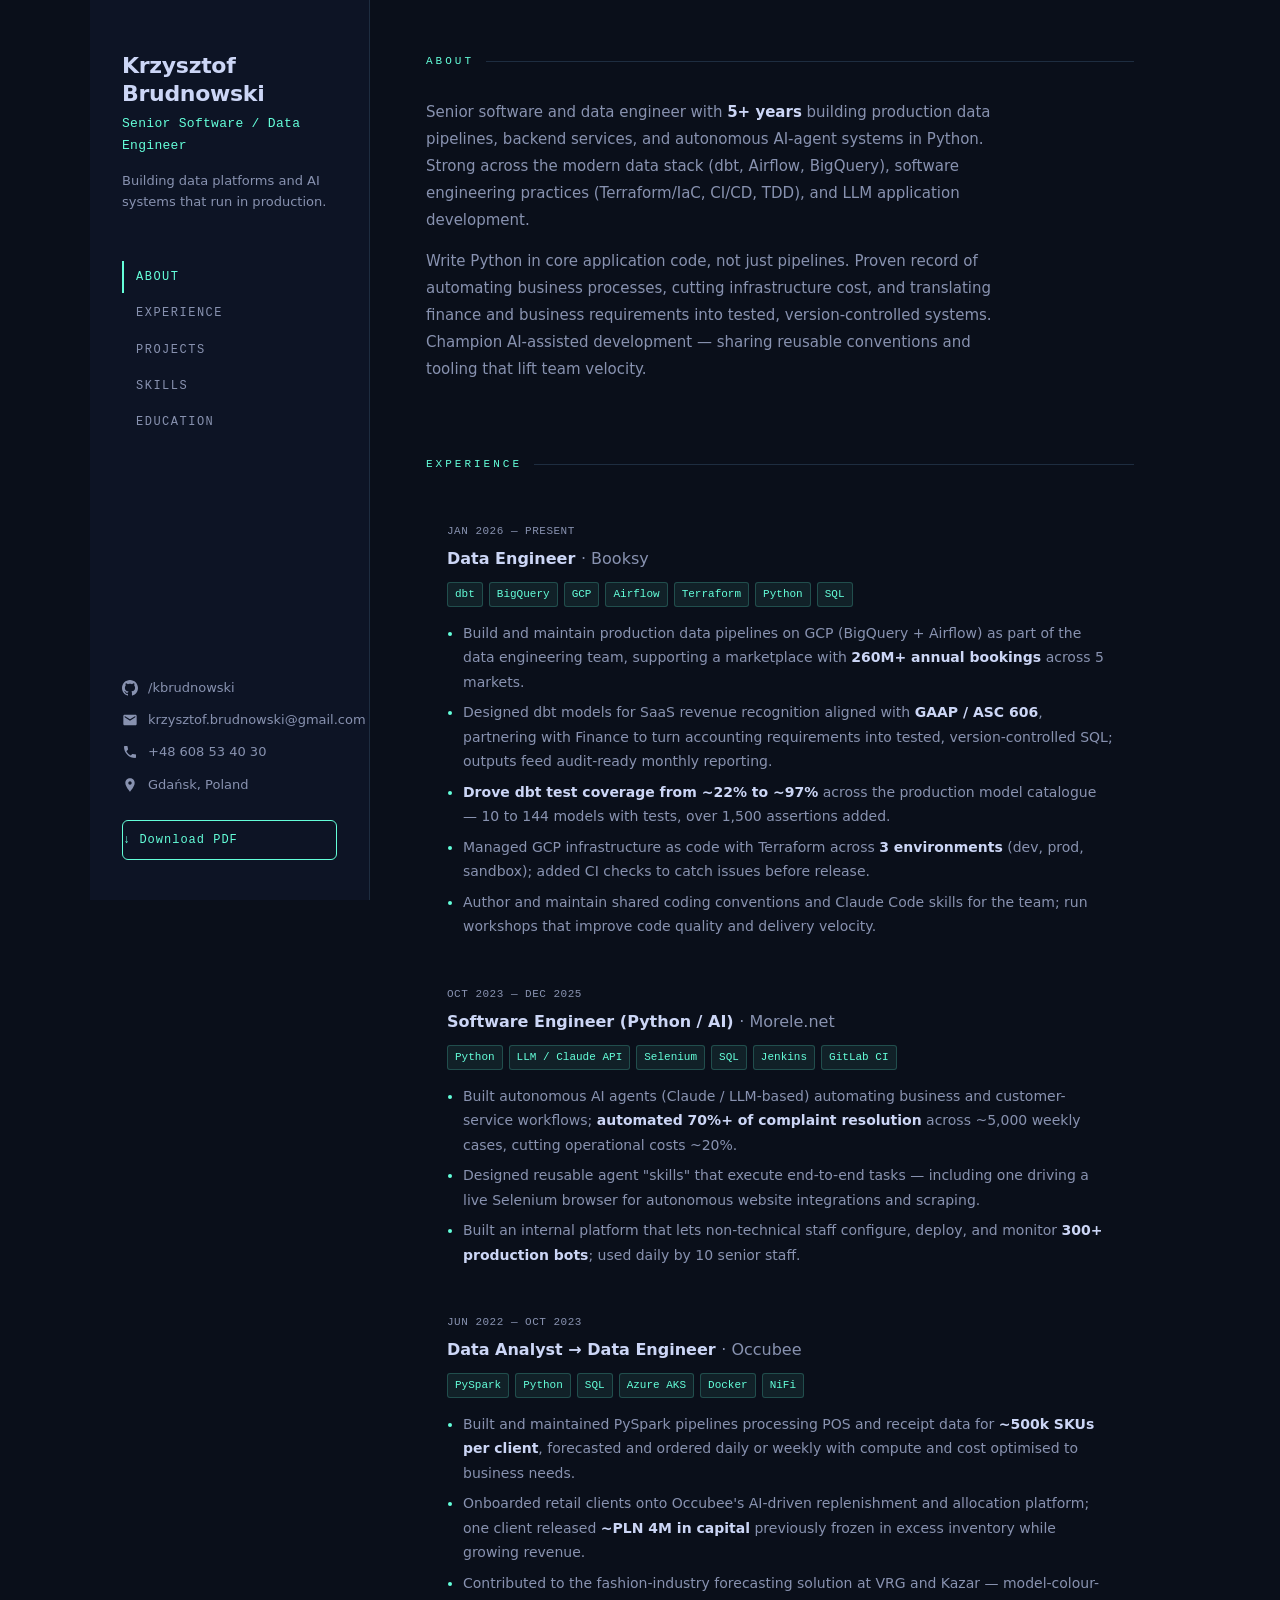
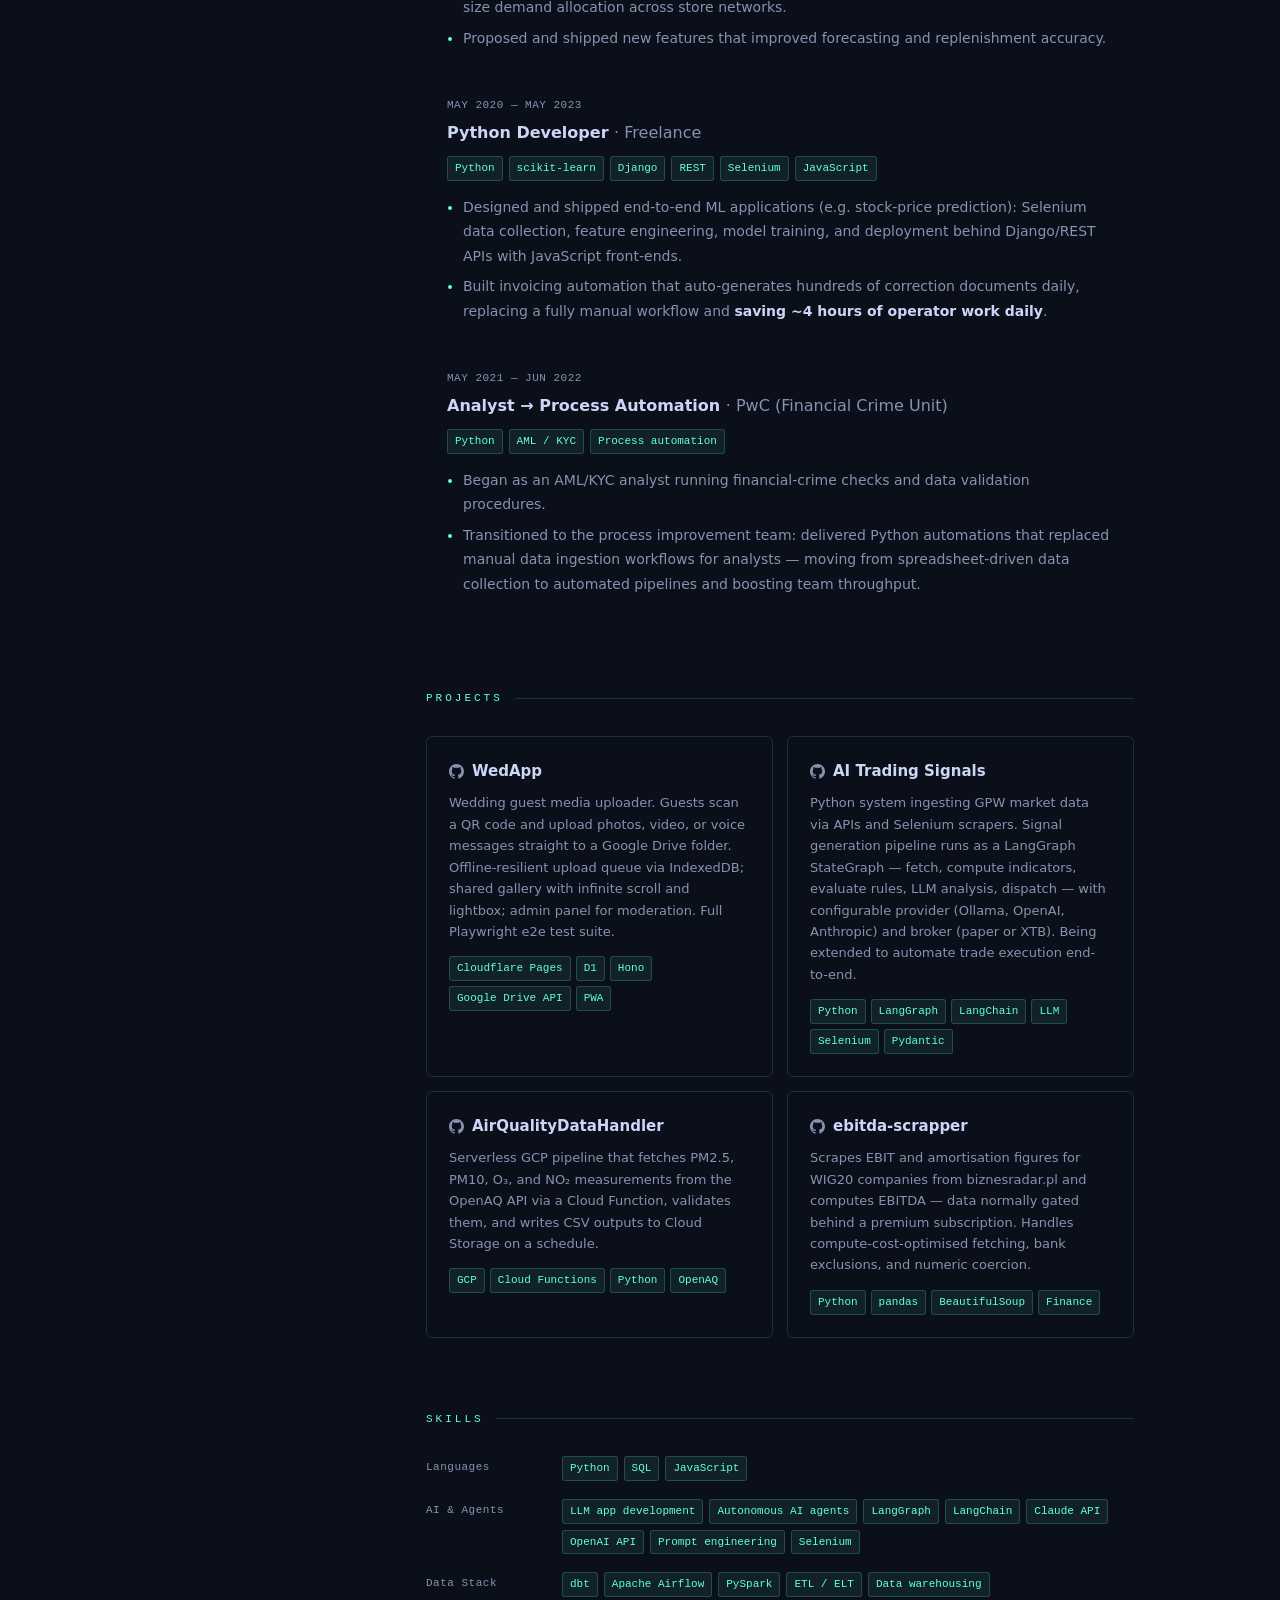
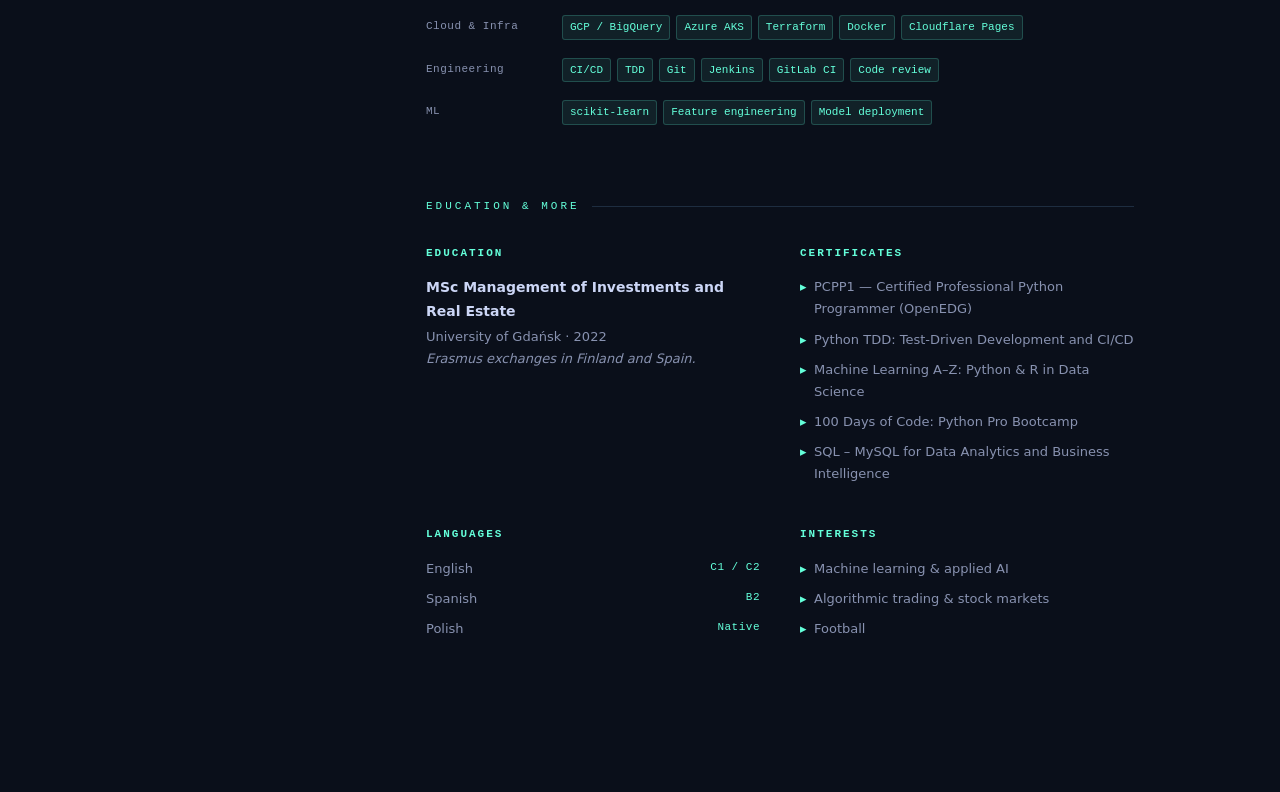
==== index.html @ 5d50d7ab "Update project details and skill tags" ====
<!doctype html>
<html lang="en">
<head>
<meta charset="UTF-8">
<meta name="viewport" content="width=device-width, initial-scale=1.0">
<title>Krzysztof Brudnowski — Senior Software / Data Engineer</title>
<meta name="description" content="Senior software and data engineer based in Gdańsk. Python, dbt, GCP, LLM agents, data pipelines. 5+ years in production.">
<meta property="og:title" content="Krzysztof Brudnowski — Senior Software / Data Engineer">
<meta property="og:description" content="Building data platforms and AI systems that run in production.">
<meta property="og:type" content="website">
<link rel="icon" type="image/svg+xml" href="data:image/svg+xml,<svg xmlns='http://www.w3.org/2000/svg' viewBox='0 0 32 32'><rect width='32' height='32' rx='6' fill='%230a0f1a'/><text x='6' y='24' font-size='20' fill='%2364ffda' font-family='monospace'>K</text></svg>">
<style>
*, *::before, *::after { box-sizing: border-box; margin: 0; padding: 0; }

:root {
  --bg:       #0a0f1a;
  --bg-side:  #0d1425;
  --text:     #ccd6f6;
  --muted:    #8892b0;
  --accent:   #64ffda;
  --accent2:  #57cbbd;
  --border:   #1e2d40;
  --hover-bg: rgba(100, 255, 218, 0.05);
  --font:     'Inter', system-ui, -apple-system, 'Segoe UI', sans-serif;
  --mono:     'SFMono-Regular', 'Fira Code', 'Fira Mono', Consolas, monospace;
  --radius:   6px;
  --sidebar:  280px;
  --transition: 0.2s ease;
}

html { scroll-behavior: smooth; }

body {
  background: var(--bg);
  color: var(--text);
  font-family: var(--font);
  font-size: 15px;
  line-height: 1.7;
}

a {
  color: var(--accent);
  text-decoration: none;
  transition: color var(--transition);
}
a:hover { color: var(--accent2); }

/* ─── LAYOUT ─────────────────────────────────────────────── */
.layout {
  display: flex;
  min-height: 100vh;
  max-width: 1100px;
  margin: 0 auto;
}

/* ─── SIDEBAR ─────────────────────────────────────────────── */
.sidebar {
  width: var(--sidebar);
  flex-shrink: 0;
  background: var(--bg-side);
  border-right: 1px solid var(--border);
  position: sticky;
  top: 0;
  height: 100vh;
  overflow-y: auto;
}

.sidebar-inner {
  display: flex;
  flex-direction: column;
  padding: 52px 32px 40px;
  height: 100%;
}

.name {
  font-size: 22px;
  font-weight: 700;
  color: var(--text);
  letter-spacing: -0.3px;
  line-height: 1.25;
}

.role {
  font-size: 13px;
  color: var(--accent);
  font-family: var(--mono);
  margin-top: 6px;
  letter-spacing: 0.3px;
}

.tagline {
  color: var(--muted);
  font-size: 13px;
  margin-top: 14px;
  line-height: 1.6;
}

.sidebar-nav {
  margin-top: 48px;
  display: flex;
  flex-direction: column;
  gap: 4px;
}

.sidebar-nav a {
  font-family: var(--mono);
  font-size: 12px;
  letter-spacing: 1.5px;
  text-transform: uppercase;
  color: var(--muted);
  padding: 6px 0 6px 12px;
  border-left: 2px solid transparent;
  transition: all var(--transition);
}

.sidebar-nav a:hover,
.sidebar-nav a.active {
  color: var(--accent);
  border-left-color: var(--accent);
}

.contact-links {
  margin-top: auto;
  display: flex;
  flex-direction: column;
  gap: 10px;
  padding-top: 48px;
}

.contact-link {
  display: flex;
  align-items: center;
  gap: 10px;
  color: var(--muted);
  font-size: 13px;
  transition: color var(--transition);
}

.contact-link:hover { color: var(--accent); }

.contact-link svg {
  width: 16px;
  height: 16px;
  flex-shrink: 0;
  fill: currentColor;
}

.print-btn {
  margin-top: 24px;
  padding: 9px 0;
  background: transparent;
  border: 1px solid var(--accent);
  border-radius: var(--radius);
  color: var(--accent);
  font-family: var(--mono);
  font-size: 12px;
  letter-spacing: 1px;
  cursor: pointer;
  transition: background var(--transition);
  width: 100%;
}

.print-btn:hover { background: var(--hover-bg); }

/* ─── MAIN CONTENT ────────────────────────────────────────── */
.content {
  flex: 1;
  padding: 52px 56px 80px;
  min-width: 0;
}

section { margin-bottom: 72px; }

.section-label {
  font-family: var(--mono);
  font-size: 11px;
  letter-spacing: 3px;
  text-transform: uppercase;
  color: var(--accent);
  margin-bottom: 28px;
  display: flex;
  align-items: center;
  gap: 12px;
}

.section-label::after {
  content: '';
  display: block;
  height: 1px;
  flex: 1;
  background: var(--border);
}

/* ─── ABOUT ───────────────────────────────────────────────── */
.about-text {
  color: var(--muted);
  max-width: 580px;
  font-size: 15px;
  line-height: 1.8;
}

.about-text p + p { margin-top: 14px; }

.about-text strong { color: var(--text); }

/* ─── EXPERIENCE ──────────────────────────────────────────── */
.exp-entry {
  padding: 20px;
  border-radius: var(--radius);
  border: 1px solid transparent;
  transition: background var(--transition), border-color var(--transition);
  margin-bottom: 4px;
}

.exp-entry:hover {
  background: var(--hover-bg);
  border-color: var(--border);
}

.exp-header { margin-bottom: 10px; }

.exp-dates {
  font-family: var(--mono);
  font-size: 11px;
  color: var(--muted);
  letter-spacing: 0.5px;
  text-transform: uppercase;
}

.exp-role {
  font-size: 16px;
  font-weight: 600;
  color: var(--text);
  margin-top: 4px;
}

.exp-role .company {
  color: var(--muted);
  font-weight: 400;
}

.exp-tags {
  display: flex;
  flex-wrap: wrap;
  gap: 6px;
  margin-top: 10px;
}

.tag {
  font-family: var(--mono);
  font-size: 11px;
  color: var(--accent);
  background: rgba(100, 255, 218, 0.08);
  border: 1px solid rgba(100, 255, 218, 0.2);
  border-radius: 3px;
  padding: 2px 7px;
}

.exp-bullets {
  margin-top: 14px;
  padding-left: 16px;
  color: var(--muted);
  font-size: 14px;
  line-height: 1.75;
  display: flex;
  flex-direction: column;
  gap: 6px;
}

.exp-bullets li::marker { color: var(--accent); }

.exp-bullets strong { color: var(--text); }

/* ─── PROJECTS ────────────────────────────────────────────── */
.projects-grid {
  display: grid;
  grid-template-columns: 1fr 1fr;
  gap: 14px;
}

.project-card {
  padding: 22px;
  border: 1px solid var(--border);
  border-radius: var(--radius);
  transition: background var(--transition), border-color var(--transition), transform var(--transition);
}

.project-card:hover {
  background: var(--hover-bg);
  border-color: var(--accent);
  transform: translateY(-2px);
}

.project-name {
  font-size: 15px;
  font-weight: 600;
  color: var(--text);
  display: flex;
  align-items: center;
  gap: 8px;
}

.project-name a { color: var(--text); }
.project-name a:hover { color: var(--accent); }

.project-icon {
  width: 15px;
  height: 15px;
  fill: var(--muted);
}

.project-desc {
  color: var(--muted);
  font-size: 13px;
  margin-top: 8px;
  line-height: 1.65;
}

.project-tags {
  display: flex;
  flex-wrap: wrap;
  gap: 5px;
  margin-top: 14px;
}

/* ─── SKILLS ──────────────────────────────────────────────── */
.skills-groups {
  display: flex;
  flex-direction: column;
  gap: 18px;
}

.skill-group {
  display: flex;
  gap: 16px;
}

.skill-group-label {
  font-family: var(--mono);
  font-size: 11px;
  letter-spacing: 0.5px;
  color: var(--muted);
  width: 120px;
  flex-shrink: 0;
  padding-top: 2px;
}

.skill-tags {
  display: flex;
  flex-wrap: wrap;
  gap: 6px;
}

/* ─── EDUCATION / CERTS ───────────────────────────────────── */
.misc-grid {
  display: grid;
  grid-template-columns: 1fr 1fr;
  gap: 40px;
}

.misc-section h3 {
  font-family: var(--mono);
  font-size: 11px;
  letter-spacing: 2px;
  text-transform: uppercase;
  color: var(--accent);
  margin-bottom: 14px;
}

.edu-entry { margin-bottom: 16px; }

.edu-degree {
  color: var(--text);
  font-size: 14px;
  font-weight: 600;
}

.edu-school {
  color: var(--muted);
  font-size: 13px;
  margin-top: 2px;
}

.edu-detail {
  color: var(--muted);
  font-size: 13px;
  font-style: italic;
}

.cert-list {
  list-style: none;
  display: flex;
  flex-direction: column;
  gap: 8px;
}

.cert-list li {
  font-size: 13px;
  color: var(--muted);
  padding-left: 14px;
  position: relative;
}

.cert-list li::before {
  content: '▸';
  position: absolute;
  left: 0;
  color: var(--accent);
}

.lang-list {
  list-style: none;
  display: flex;
  flex-direction: column;
  gap: 8px;
}

.lang-list li {
  font-size: 13px;
  color: var(--muted);
  display: flex;
  justify-content: space-between;
}

.lang-level {
  font-family: var(--mono);
  font-size: 11px;
  color: var(--accent);
  letter-spacing: 0.5px;
}

/* ─── PRINT-ONLY HEADER ───────────────────────────────────── */
.print-header { display: none; }

/* ─── PRINT ───────────────────────────────────────────────── */
@media print {
  :root {
    --bg: #fff;
    --bg-side: #fff;
    --text: #111;
    --muted: #444;
    --accent: #0a6f5a;
    --border: #ddd;
    --hover-bg: transparent;
  }

  html { font-size: 13px; }

  body {
    background: white;
    color: #111;
    -webkit-print-color-adjust: exact;
    print-color-adjust: exact;
  }

  .sidebar { display: none; }

  .layout { max-width: 100%; }

  .content { padding: 0; }

  .print-header {
    display: block;
    margin-bottom: 28px;
    border-bottom: 2px solid #111;
    padding-bottom: 14px;
  }

  .print-header h1 {
    font-size: 22px;
    font-weight: 700;
    color: #111;
  }

  .print-header .print-role {
    font-size: 13px;
    color: #444;
    margin-top: 2px;
  }

  .print-header .print-contact {
    font-size: 11px;
    color: #444;
    margin-top: 8px;
    font-family: var(--mono);
    display: flex;
    gap: 16px;
    flex-wrap: wrap;
  }

  section { margin-bottom: 28px; }

  .section-label { color: #0a6f5a; }

  .exp-entry {
    padding: 10px 0;
    border: none;
    margin-bottom: 0;
    page-break-inside: avoid;
  }

  .exp-entry:hover { background: none; border: none; }

  .projects-grid { grid-template-columns: 1fr 1fr; }

  .project-card {
    border-color: #ddd;
    page-break-inside: avoid;
  }

  .project-card:hover {
    background: none;
    transform: none;
    border-color: #ddd;
  }

  .misc-grid { gap: 24px; }

  .tag { border-color: #ccc; background: transparent; }

  a { color: #0a6f5a; }
}

/* ─── RESPONSIVE ──────────────────────────────────────────── */
@media (max-width: 768px) {
  .layout { flex-direction: column; }

  .sidebar {
    width: 100%;
    height: auto;
    position: static;
    border-right: none;
    border-bottom: 1px solid var(--border);
  }

  .sidebar-inner {
    padding: 32px 24px 28px;
  }

  .sidebar-nav {
    flex-direction: row;
    flex-wrap: wrap;
    gap: 0;
    margin-top: 24px;
  }

  .sidebar-nav a { padding: 6px 14px 6px 0; border-left: none; }

  .contact-links { flex-direction: row; flex-wrap: wrap; padding-top: 24px; gap: 16px; }

  .print-btn { display: none; }

  .content { padding: 36px 24px 60px; }

  .projects-grid { grid-template-columns: 1fr; }

  .misc-grid { grid-template-columns: 1fr; gap: 32px; }

  .skill-group { flex-direction: column; gap: 6px; }
  .skill-group-label { width: auto; }
}
</style>
</head>
<body>

<div class="layout">

  <!-- SIDEBAR -->
  <aside class="sidebar">
    <div class="sidebar-inner">

      <div>
        <h1 class="name">Krzysztof<br>Brudnowski</h1>
        <p class="role">Senior Software / Data Engineer</p>
        <p class="tagline">Building data platforms and AI systems that run in production.</p>
      </div>

      <nav class="sidebar-nav" aria-label="Page sections">
        <a href="#about">About</a>
        <a href="#experience">Experience</a>
        <a href="#projects">Projects</a>
        <a href="#skills">Skills</a>
        <a href="#more">Education</a>
      </nav>

      <div class="contact-links">
        <a href="https://github.com/kbrudnowski" class="contact-link" target="_blank" rel="noopener">
          <svg viewBox="0 0 24 24" aria-hidden="true"><path d="M12 0C5.37 0 0 5.37 0 12c0 5.3 3.438 9.8 8.205 11.385.6.113.82-.258.82-.577 0-.285-.01-1.04-.015-2.04-3.338.724-4.042-1.61-4.042-1.61-.546-1.385-1.335-1.755-1.335-1.755-1.087-.744.084-.729.084-.729 1.205.084 1.838 1.236 1.838 1.236 1.07 1.835 2.809 1.305 3.495.998.108-.776.417-1.305.76-1.605-2.665-.3-5.466-1.332-5.466-5.93 0-1.31.465-2.38 1.235-3.22-.135-.303-.54-1.523.105-3.176 0 0 1.005-.322 3.3 1.23.96-.267 1.98-.399 3-.405 1.02.006 2.04.138 3 .405 2.28-1.552 3.285-1.23 3.285-1.23.645 1.653.24 2.873.12 3.176.765.84 1.23 1.91 1.23 3.22 0 4.61-2.805 5.625-5.475 5.92.42.36.81 1.096.81 2.22 0 1.606-.015 2.896-.015 3.286 0 .315.21.69.825.57C20.565 21.795 24 17.295 24 12c0-6.63-5.37-12-12-12"/></svg>
          /kbrudnowski
        </a>
        <a href="mailto:krzysztof.brudnowski@gmail.com" class="contact-link">
          <svg viewBox="0 0 24 24" aria-hidden="true"><path d="M20 4H4c-1.1 0-2 .9-2 2v12c0 1.1.9 2 2 2h16c1.1 0 2-.9 2-2V6c0-1.1-.9-2-2-2zm0 4l-8 5-8-5V6l8 5 8-5v2z"/></svg>
          krzysztof.brudnowski@gmail.com
        </a>
        <a href="tel:+48608534030" class="contact-link">
          <svg viewBox="0 0 24 24" aria-hidden="true"><path d="M6.62 10.79c1.44 2.83 3.76 5.14 6.59 6.59l2.2-2.2c.27-.27.67-.36 1.02-.24 1.12.37 2.33.57 3.57.57.55 0 1 .45 1 1V20c0 .55-.45 1-1 1-9.39 0-17-7.61-17-17 0-.55.45-1 1-1h3.5c.55 0 1 .45 1 1 0 1.25.2 2.45.57 3.57.11.35.03.74-.25 1.02l-2.2 2.2z"/></svg>
          +48 608 53 40 30
        </a>
        <span class="contact-link" style="cursor:default">
          <svg viewBox="0 0 24 24" aria-hidden="true"><path d="M12 2C8.13 2 5 5.13 5 9c0 5.25 7 13 7 13s7-7.75 7-13c0-3.87-3.13-7-7-7zm0 9.5c-1.38 0-2.5-1.12-2.5-2.5s1.12-2.5 2.5-2.5 2.5 1.12 2.5 2.5-1.12 2.5-2.5 2.5z"/></svg>
          Gdańsk, Poland
        </span>
      </div>

      <a href="krzysztof-brudnowski-cv.pdf" download class="print-btn">↓ Download PDF</a>

    </div>
  </aside>

  <!-- MAIN CONTENT -->
  <main class="content">

    <!-- Print-only header (hidden on screen) -->
    <div class="print-header" aria-hidden="true">
      <h1>Krzysztof Brudnowski</h1>
      <p class="print-role">Senior Software / Data Engineer</p>
      <div class="print-contact">
        <span>krzysztof.brudnowski@gmail.com</span>
        <span>+48 608 53 40 30</span>
        <span>github.com/kbrudnowski</span>
        <span>kbrudnowski.github.io</span>
        <span>Gdańsk, Poland</span>
      </div>
    </div>

    <!-- ABOUT -->
    <section id="about">
      <p class="section-label">About</p>
      <div class="about-text">
        <p>Senior software and data engineer with <strong>5+ years</strong> building production data pipelines, backend services, and autonomous AI-agent systems in Python. Strong across the modern data stack (dbt, Airflow, BigQuery), software engineering practices (Terraform/IaC, CI/CD, TDD), and LLM application development.</p>
        <p>Write Python in core application code, not just pipelines. Proven record of automating business processes, cutting infrastructure cost, and translating finance and business requirements into tested, version-controlled systems. Champion AI-assisted development — sharing reusable conventions and tooling that lift team velocity.</p>
      </div>
    </section>

    <!-- EXPERIENCE -->
    <section id="experience">
      <p class="section-label">Experience</p>

      <div class="exp-entry">
        <div class="exp-header">
          <p class="exp-dates">Jan 2026 — Present</p>
          <h2 class="exp-role">Data Engineer <span class="company">· Booksy</span></h2>
          <div class="exp-tags">
            <span class="tag">dbt</span><span class="tag">BigQuery</span><span class="tag">GCP</span><span class="tag">Airflow</span><span class="tag">Terraform</span><span class="tag">Python</span><span class="tag">SQL</span>
          </div>
        </div>
        <ul class="exp-bullets">
          <li>Build and maintain production data pipelines on GCP (BigQuery + Airflow) as part of the data engineering team, supporting a marketplace with <strong>260M+ annual bookings</strong> across 5 markets.</li>
          <li>Designed dbt models for SaaS revenue recognition aligned with <strong>GAAP / ASC 606</strong>, partnering with Finance to turn accounting requirements into tested, version-controlled SQL; outputs feed audit-ready monthly reporting.</li>
          <li><strong>Drove dbt test coverage from ~22% to ~97%</strong> across the production model catalogue — 10 to 144 models with tests, over 1,500 assertions added.</li>
          <li>Managed GCP infrastructure as code with Terraform across <strong>3 environments</strong> (dev, prod, sandbox); added CI checks to catch issues before release.</li>
          <li>Author and maintain shared coding conventions and Claude Code skills for the team; run workshops that improve code quality and delivery velocity.</li>
        </ul>
      </div>

      <div class="exp-entry">
        <div class="exp-header">
          <p class="exp-dates">Oct 2023 — Dec 2025</p>
          <h2 class="exp-role">Software Engineer (Python / AI) <span class="company">· Morele.net</span></h2>
          <div class="exp-tags">
            <span class="tag">Python</span><span class="tag">LLM / Claude API</span><span class="tag">Selenium</span><span class="tag">SQL</span><span class="tag">Jenkins</span><span class="tag">GitLab CI</span>
          </div>
        </div>
        <ul class="exp-bullets">
          <li>Built autonomous AI agents (Claude / LLM-based) automating business and customer-service workflows; <strong>automated 70%+ of complaint resolution</strong> across ~5,000 weekly cases, cutting operational costs ~20%.</li>
          <li>Designed reusable agent "skills" that execute end-to-end tasks — including one driving a live Selenium browser for autonomous website integrations and scraping.</li>
          <li>Built an internal platform that lets non-technical staff configure, deploy, and monitor <strong>300+ production bots</strong>; used daily by 10 senior staff.</li>
        </ul>
      </div>

      <div class="exp-entry">
        <div class="exp-header">
          <p class="exp-dates">Jun 2022 — Oct 2023</p>
          <h2 class="exp-role">Data Analyst → Data Engineer <span class="company">· Occubee</span></h2>
          <div class="exp-tags">
            <span class="tag">PySpark</span><span class="tag">Python</span><span class="tag">SQL</span><span class="tag">Azure AKS</span><span class="tag">Docker</span><span class="tag">NiFi</span>
          </div>
        </div>
        <ul class="exp-bullets">
          <li>Built and maintained PySpark pipelines processing POS and receipt data for <strong>~500k SKUs per client</strong>, forecasted and ordered daily or weekly with compute and cost optimised to business needs.</li>
          <li>Onboarded retail clients onto Occubee's AI-driven replenishment and allocation platform; one client released <strong>~PLN 4M in capital</strong> previously frozen in excess inventory while growing revenue.</li>
          <li>Contributed to the fashion-industry forecasting solution at VRG and Kazar — model-colour-size demand allocation across store networks.</li>
          <li>Proposed and shipped new features that improved forecasting and replenishment accuracy.</li>
        </ul>
      </div>

      <div class="exp-entry">
        <div class="exp-header">
          <p class="exp-dates">May 2020 — May 2023</p>
          <h2 class="exp-role">Python Developer <span class="company">· Freelance</span></h2>
          <div class="exp-tags">
            <span class="tag">Python</span><span class="tag">scikit-learn</span><span class="tag">Django</span><span class="tag">REST</span><span class="tag">Selenium</span><span class="tag">JavaScript</span>
          </div>
        </div>
        <ul class="exp-bullets">
          <li>Designed and shipped end-to-end ML applications (e.g. stock-price prediction): Selenium data collection, feature engineering, model training, and deployment behind Django/REST APIs with JavaScript front-ends.</li>
          <li>Built invoicing automation that auto-generates hundreds of correction documents daily, replacing a fully manual workflow and <strong>saving ~4 hours of operator work daily</strong>.</li>
        </ul>
      </div>

      <div class="exp-entry">
        <div class="exp-header">
          <p class="exp-dates">May 2021 — Jun 2022</p>
          <h2 class="exp-role">Analyst → Process Automation <span class="company">· PwC (Financial Crime Unit)</span></h2>
          <div class="exp-tags">
            <span class="tag">Python</span><span class="tag">AML / KYC</span><span class="tag">Process automation</span>
          </div>
        </div>
        <ul class="exp-bullets">
          <li>Began as an AML/KYC analyst running financial-crime checks and data validation procedures.</li>
          <li>Transitioned to the process improvement team: delivered Python automations that replaced manual data ingestion workflows for analysts — moving from spreadsheet-driven data collection to automated pipelines and boosting team throughput.</li>
        </ul>
      </div>
    </section>

    <!-- PROJECTS -->
    <section id="projects">
      <p class="section-label">Projects</p>
      <div class="projects-grid">

        <div class="project-card">
          <p class="project-name">
            <svg class="project-icon" viewBox="0 0 24 24" aria-hidden="true"><path d="M12 0C5.37 0 0 5.37 0 12c0 5.3 3.438 9.8 8.205 11.385.6.113.82-.258.82-.577 0-.285-.01-1.04-.015-2.04-3.338.724-4.042-1.61-4.042-1.61-.546-1.385-1.335-1.755-1.335-1.755-1.087-.744.084-.729.084-.729 1.205.084 1.838 1.236 1.838 1.236 1.07 1.835 2.809 1.305 3.495.998.108-.776.417-1.305.76-1.605-2.665-.3-5.466-1.332-5.466-5.93 0-1.31.465-2.38 1.235-3.22-.135-.303-.54-1.523.105-3.176 0 0 1.005-.322 3.3 1.23.96-.267 1.98-.399 3-.405 1.02.006 2.04.138 3 .405 2.28-1.552 3.285-1.23 3.285-1.23.645 1.653.24 2.873.12 3.176.765.84 1.23 1.91 1.23 3.22 0 4.61-2.805 5.625-5.475 5.92.42.36.81 1.096.81 2.22 0 1.606-.015 2.896-.015 3.286 0 .315.21.69.825.57C20.565 21.795 24 17.295 24 12c0-6.63-5.37-12-12-12"/></svg>
            <a href="https://github.com/kbrudnowski/WedApp" target="_blank" rel="noopener">WedApp</a>
          </p>
          <p class="project-desc">Wedding guest media uploader. Guests scan a QR code and upload photos, video, or voice messages straight to a Google Drive folder. Offline-resilient upload queue via IndexedDB; shared gallery with infinite scroll and lightbox; admin panel for moderation. Full Playwright e2e test suite.</p>
          <div class="project-tags">
            <span class="tag">Cloudflare Pages</span><span class="tag">D1</span><span class="tag">Hono</span><span class="tag">Google Drive API</span><span class="tag">PWA</span>
          </div>
        </div>

        <div class="project-card">
          <p class="project-name">
            <svg class="project-icon" viewBox="0 0 24 24" aria-hidden="true"><path d="M12 0C5.37 0 0 5.37 0 12c0 5.3 3.438 9.8 8.205 11.385.6.113.82-.258.82-.577 0-.285-.01-1.04-.015-2.04-3.338.724-4.042-1.61-4.042-1.61-.546-1.385-1.335-1.755-1.335-1.755-1.087-.744.084-.729.084-.729 1.205.084 1.838 1.236 1.838 1.236 1.07 1.835 2.809 1.305 3.495.998.108-.776.417-1.305.76-1.605-2.665-.3-5.466-1.332-5.466-5.93 0-1.31.465-2.38 1.235-3.22-.135-.303-.54-1.523.105-3.176 0 0 1.005-.322 3.3 1.23.96-.267 1.98-.399 3-.405 1.02.006 2.04.138 3 .405 2.28-1.552 3.285-1.23 3.285-1.23.645 1.653.24 2.873.12 3.176.765.84 1.23 1.91 1.23 3.22 0 4.61-2.805 5.625-5.475 5.92.42.36.81 1.096.81 2.22 0 1.606-.015 2.896-.015 3.286 0 .315.21.69.825.57C20.565 21.795 24 17.295 24 12c0-6.63-5.37-12-12-12"/></svg>
            <a href="https://github.com/kbrudnowski/ai-trading-signals" target="_blank" rel="noopener">AI Trading Signals</a>
          </p>
          <p class="project-desc">Python system ingesting GPW market data via APIs and Selenium scrapers. Signal generation pipeline runs as a LangGraph StateGraph — fetch, compute indicators, evaluate rules, LLM analysis, dispatch — with configurable provider (Ollama, OpenAI, Anthropic) and broker (paper or XTB). Being extended to automate trade execution end-to-end.</p>
          <div class="project-tags">
            <span class="tag">Python</span><span class="tag">LangGraph</span><span class="tag">LangChain</span><span class="tag">LLM</span><span class="tag">Selenium</span><span class="tag">Pydantic</span>
          </div>
        </div>

        <div class="project-card">
          <p class="project-name">
            <svg class="project-icon" viewBox="0 0 24 24" aria-hidden="true"><path d="M12 0C5.37 0 0 5.37 0 12c0 5.3 3.438 9.8 8.205 11.385.6.113.82-.258.82-.577 0-.285-.01-1.04-.015-2.04-3.338.724-4.042-1.61-4.042-1.61-.546-1.385-1.335-1.755-1.335-1.755-1.087-.744.084-.729.084-.729 1.205.084 1.838 1.236 1.838 1.236 1.07 1.835 2.809 1.305 3.495.998.108-.776.417-1.305.76-1.605-2.665-.3-5.466-1.332-5.466-5.93 0-1.31.465-2.38 1.235-3.22-.135-.303-.54-1.523.105-3.176 0 0 1.005-.322 3.3 1.23.96-.267 1.98-.399 3-.405 1.02.006 2.04.138 3 .405 2.28-1.552 3.285-1.23 3.285-1.23.645 1.653.24 2.873.12 3.176.765.84 1.23 1.91 1.23 3.22 0 4.61-2.805 5.625-5.475 5.92.42.36.81 1.096.81 2.22 0 1.606-.015 2.896-.015 3.286 0 .315.21.69.825.57C20.565 21.795 24 17.295 24 12c0-6.63-5.37-12-12-12"/></svg>
            <a href="https://github.com/kbrudnowski/AirQualityDataHandler" target="_blank" rel="noopener">AirQualityDataHandler</a>
          </p>
          <p class="project-desc">Serverless GCP pipeline that fetches PM2.5, PM10, O₃, and NO₂ measurements from the OpenAQ API via a Cloud Function, validates them, and writes CSV outputs to Cloud Storage on a schedule.</p>
          <div class="project-tags">
            <span class="tag">GCP</span><span class="tag">Cloud Functions</span><span class="tag">Python</span><span class="tag">OpenAQ</span>
          </div>
        </div>

        <div class="project-card">
          <p class="project-name">
            <svg class="project-icon" viewBox="0 0 24 24" aria-hidden="true"><path d="M12 0C5.37 0 0 5.37 0 12c0 5.3 3.438 9.8 8.205 11.385.6.113.82-.258.82-.577 0-.285-.01-1.04-.015-2.04-3.338.724-4.042-1.61-4.042-1.61-.546-1.385-1.335-1.755-1.335-1.755-1.087-.744.084-.729.084-.729 1.205.084 1.838 1.236 1.838 1.236 1.07 1.835 2.809 1.305 3.495.998.108-.776.417-1.305.76-1.605-2.665-.3-5.466-1.332-5.466-5.93 0-1.31.465-2.38 1.235-3.22-.135-.303-.54-1.523.105-3.176 0 0 1.005-.322 3.3 1.23.96-.267 1.98-.399 3-.405 1.02.006 2.04.138 3 .405 2.28-1.552 3.285-1.23 3.285-1.23.645 1.653.24 2.873.12 3.176.765.84 1.23 1.91 1.23 3.22 0 4.61-2.805 5.625-5.475 5.92.42.36.81 1.096.81 2.22 0 1.606-.015 2.896-.015 3.286 0 .315.21.69.825.57C20.565 21.795 24 17.295 24 12c0-6.63-5.37-12-12-12"/></svg>
            <a href="https://github.com/kbrudnowski/ebitda-scrapper" target="_blank" rel="noopener">ebitda-scrapper</a>
          </p>
          <p class="project-desc">Scrapes EBIT and amortisation figures for WIG20 companies from biznesradar.pl and computes EBITDA — data normally gated behind a premium subscription. Handles compute-cost-optimised fetching, bank exclusions, and numeric coercion.</p>
          <div class="project-tags">
            <span class="tag">Python</span><span class="tag">pandas</span><span class="tag">BeautifulSoup</span><span class="tag">Finance</span>
          </div>
        </div>

      </div>
    </section>

    <!-- SKILLS -->
    <section id="skills">
      <p class="section-label">Skills</p>
      <div class="skills-groups">
        <div class="skill-group">
          <span class="skill-group-label">Languages</span>
          <div class="skill-tags">
            <span class="tag">Python</span><span class="tag">SQL</span><span class="tag">JavaScript</span>
          </div>
        </div>
        <div class="skill-group">
          <span class="skill-group-label">AI & Agents</span>
          <div class="skill-tags">
            <span class="tag">LLM app development</span><span class="tag">Autonomous AI agents</span><span class="tag">LangGraph</span><span class="tag">LangChain</span><span class="tag">Claude API</span><span class="tag">OpenAI API</span><span class="tag">Prompt engineering</span><span class="tag">Selenium</span>
          </div>
        </div>
        <div class="skill-group">
          <span class="skill-group-label">Data Stack</span>
          <div class="skill-tags">
            <span class="tag">dbt</span><span class="tag">Apache Airflow</span><span class="tag">PySpark</span><span class="tag">ETL / ELT</span><span class="tag">Data warehousing</span>
          </div>
        </div>
        <div class="skill-group">
          <span class="skill-group-label">Cloud & Infra</span>
          <div class="skill-tags">
            <span class="tag">GCP / BigQuery</span><span class="tag">Azure AKS</span><span class="tag">Terraform</span><span class="tag">Docker</span><span class="tag">Cloudflare Pages</span>
          </div>
        </div>
        <div class="skill-group">
          <span class="skill-group-label">Engineering</span>
          <div class="skill-tags">
            <span class="tag">CI/CD</span><span class="tag">TDD</span><span class="tag">Git</span><span class="tag">Jenkins</span><span class="tag">GitLab CI</span><span class="tag">Code review</span>
          </div>
        </div>
        <div class="skill-group">
          <span class="skill-group-label">ML</span>
          <div class="skill-tags">
            <span class="tag">scikit-learn</span><span class="tag">Feature engineering</span><span class="tag">Model deployment</span>
          </div>
        </div>
      </div>
    </section>

    <!-- EDUCATION / CERTS / LANGUAGES -->
    <section id="more">
      <p class="section-label">Education &amp; More</p>
      <div class="misc-grid">

        <div class="misc-section">
          <h3>Education</h3>
          <div class="edu-entry">
            <p class="edu-degree">MSc Management of Investments and Real Estate</p>
            <p class="edu-school">University of Gdańsk · 2022</p>
            <p class="edu-detail">Erasmus exchanges in Finland and Spain.</p>
          </div>
        </div>

        <div class="misc-section">
          <h3>Certificates</h3>
          <ul class="cert-list">
            <li>PCPP1 — Certified Professional Python Programmer (OpenEDG)</li>
            <li>Python TDD: Test-Driven Development and CI/CD</li>
            <li>Machine Learning A–Z: Python &amp; R in Data Science</li>
            <li>100 Days of Code: Python Pro Bootcamp</li>
            <li>SQL – MySQL for Data Analytics and Business Intelligence</li>
          </ul>
        </div>

        <div class="misc-section">
          <h3>Languages</h3>
          <ul class="lang-list">
            <li><span>English</span><span class="lang-level">C1 / C2</span></li>
            <li><span>Spanish</span><span class="lang-level">B2</span></li>
            <li><span>Polish</span><span class="lang-level">Native</span></li>
          </ul>
        </div>

        <div class="misc-section">
          <h3>Interests</h3>
          <ul class="cert-list">
            <li>Machine learning &amp; applied AI</li>
            <li>Algorithmic trading &amp; stock markets</li>
            <li>Football</li>
          </ul>
        </div>

      </div>
    </section>

  </main>
</div>

<script>
(function() {
  var nav = document.querySelectorAll('.sidebar-nav a');
  var sections = Array.from(nav).map(function(a) {
    return document.querySelector(a.getAttribute('href'));
  });

  function onScroll() {
    var scrollY = window.scrollY + 120;
    var active = sections.reduce(function(found, sec) {
      return sec && sec.offsetTop <= scrollY ? sec : found;
    }, sections[0]);
    nav.forEach(function(a) {
      a.classList.toggle('active', a.getAttribute('href') === '#' + (active && active.id));
    });
  }

  window.addEventListener('scroll', onScroll, { passive: true });
  onScroll();
})();
</script>

</body>
</html>
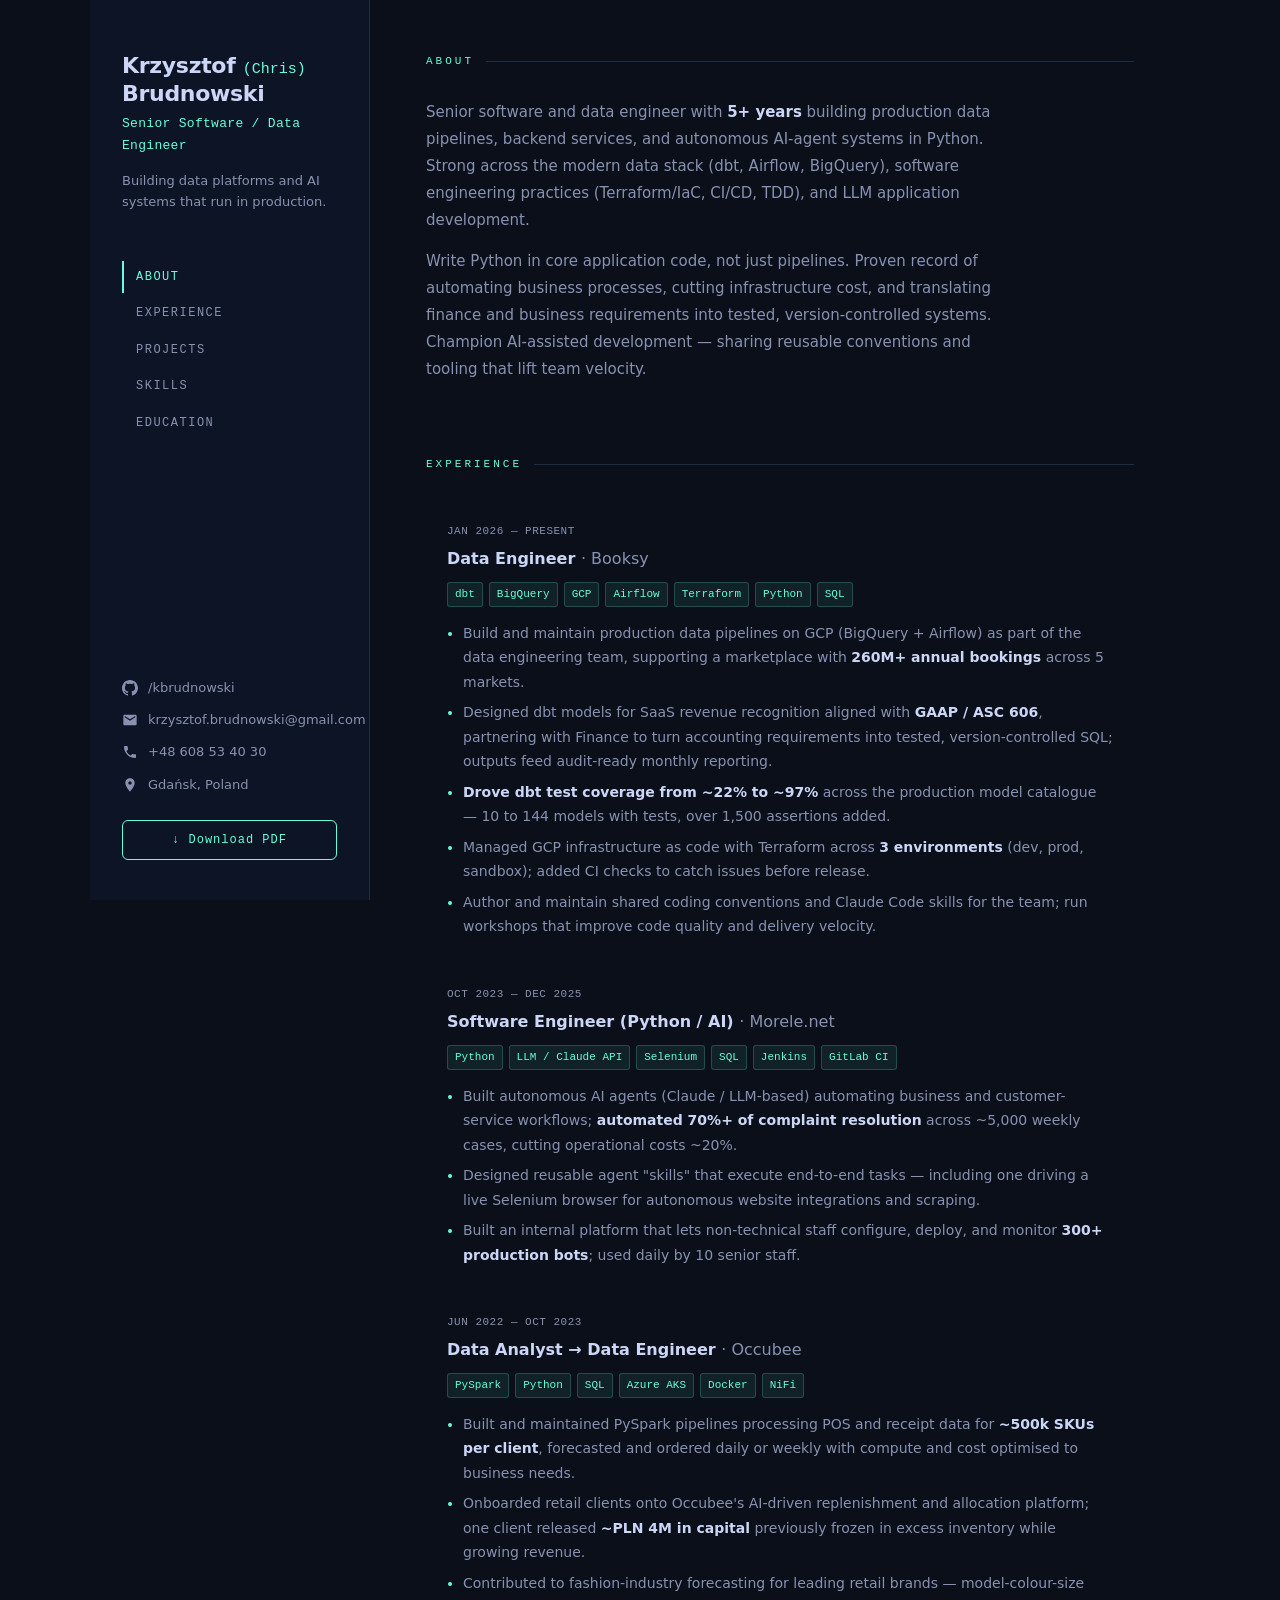
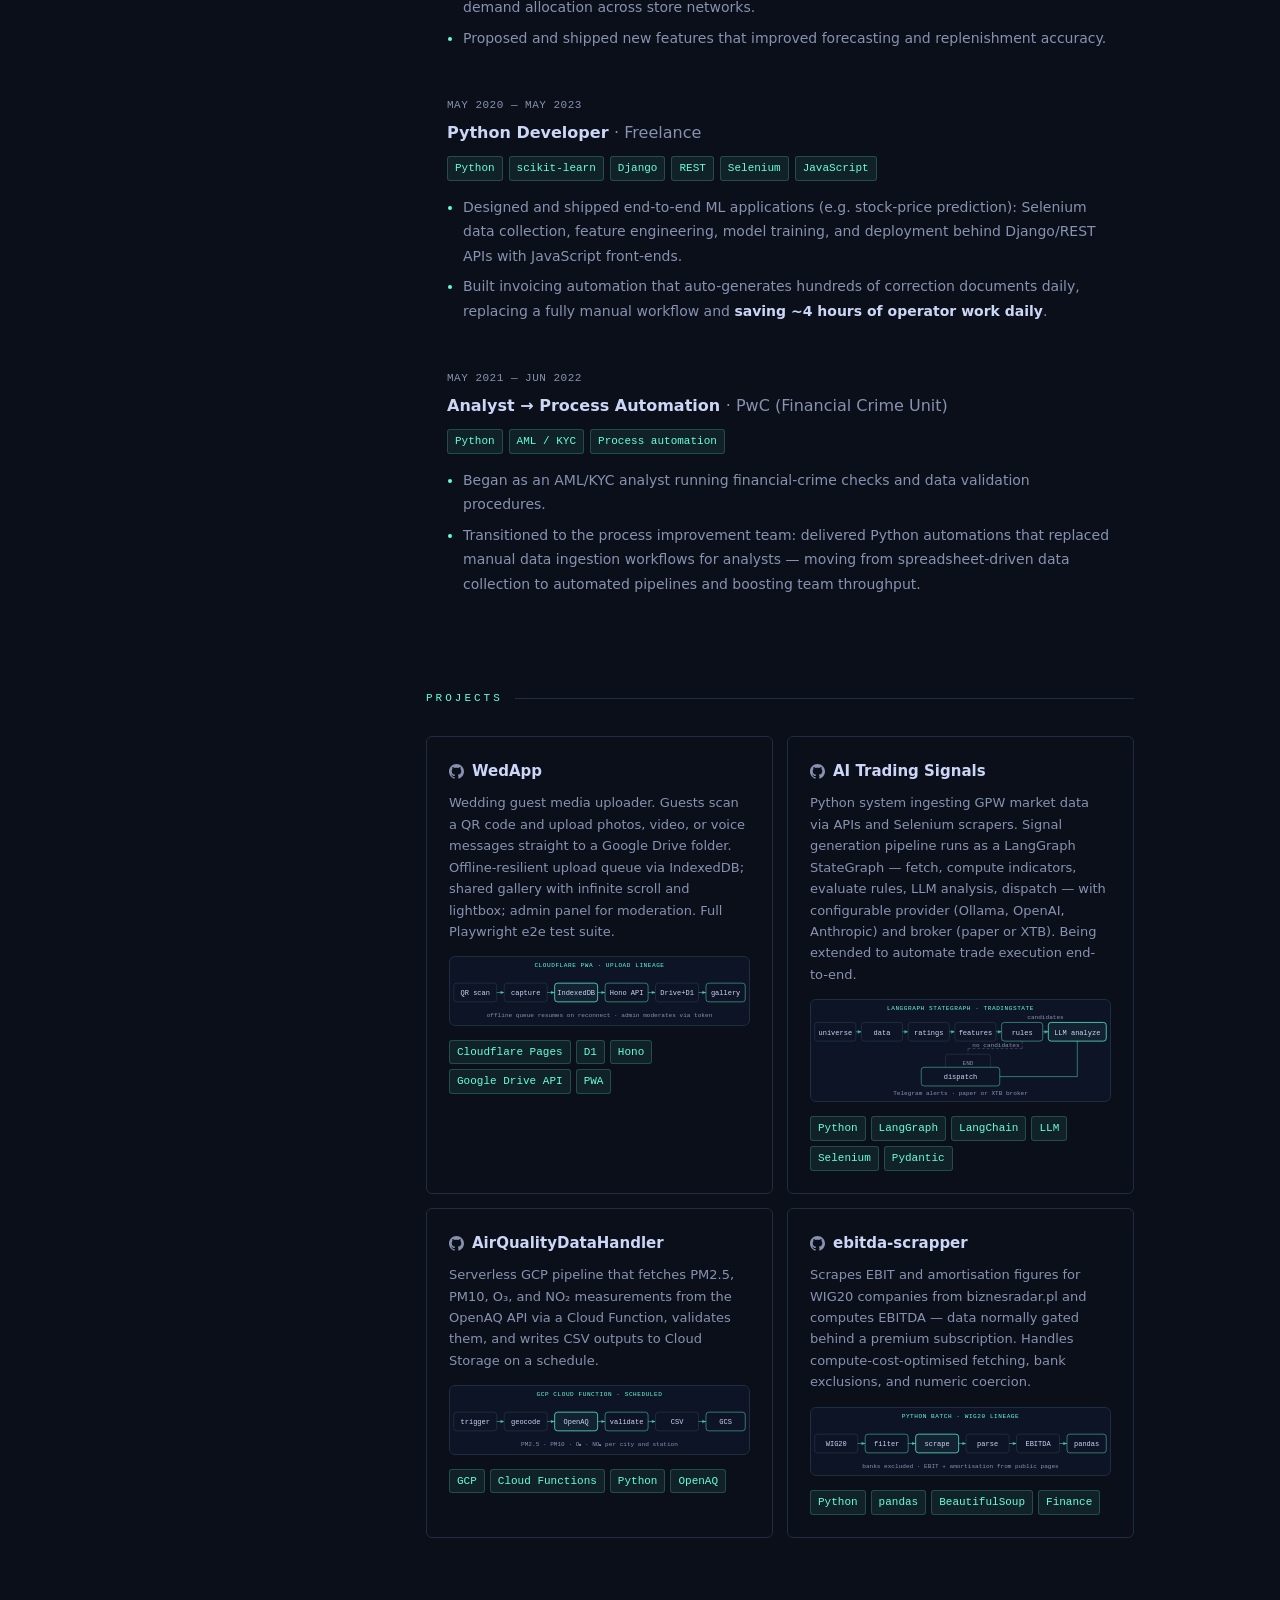
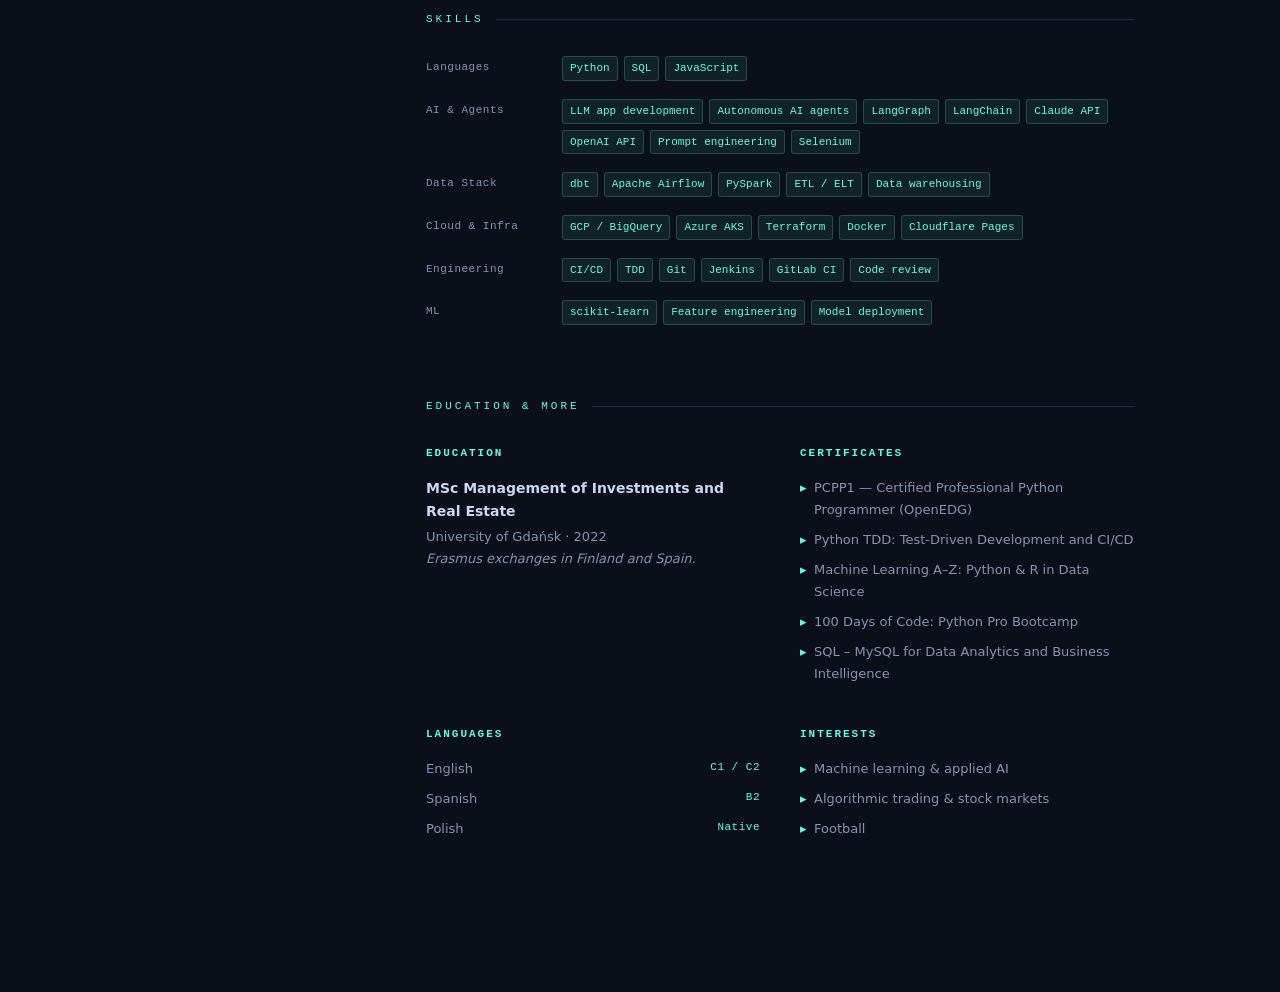
==== commit ad9c7125: "Add inline pipeline diagrams with zoom lightbox and polish portfolio copy. Project cards now show ar" ====
--- a/index.html
+++ b/index.html
@@ -3,9 +3,9 @@
 <head>
 <meta charset="UTF-8">
 <meta name="viewport" content="width=device-width, initial-scale=1.0">
-<title>Krzysztof Brudnowski — Senior Software / Data Engineer</title>
+<title>Krzysztof (Chris) Brudnowski — Senior Software / Data Engineer</title>
 <meta name="description" content="Senior software and data engineer based in Gdańsk. Python, dbt, GCP, LLM agents, data pipelines. 5+ years in production.">
-<meta property="og:title" content="Krzysztof Brudnowski — Senior Software / Data Engineer">
+<meta property="og:title" content="Krzysztof (Chris) Brudnowski — Senior Software / Data Engineer">
 <meta property="og:description" content="Building data platforms and AI systems that run in production.">
 <meta property="og:type" content="website">
 <link rel="icon" type="image/svg+xml" href="data:image/svg+xml,<svg xmlns='http://www.w3.org/2000/svg' viewBox='0 0 32 32'><rect width='32' height='32' rx='6' fill='%230a0f1a'/><text x='6' y='24' font-size='20' fill='%2364ffda' font-family='monospace'>K</text></svg>">
@@ -80,6 +80,14 @@
   line-height: 1.25;
 }
 
+.name-nick {
+  font-size: 15px;
+  font-weight: 500;
+  color: var(--accent);
+  font-family: var(--mono);
+  letter-spacing: 0;
+}
+
 .role {
   font-size: 13px;
   color: var(--accent);
@@ -158,6 +166,11 @@
   cursor: pointer;
   transition: background var(--transition);
   width: 100%;
+  display: flex;
+  align-items: center;
+  justify-content: center;
+  text-align: center;
+  text-decoration: none;
 }
 
 .print-btn:hover { background: var(--hover-bg); }
@@ -314,6 +327,163 @@
   font-size: 13px;
   margin-top: 8px;
   line-height: 1.65;
+}
+
+.project-diagram {
+  margin-top: 14px;
+  border: 1px solid var(--border);
+  border-radius: var(--radius);
+  background: var(--bg-side);
+  overflow: hidden;
+  line-height: 0;
+  cursor: zoom-in;
+  transition: border-color var(--transition), box-shadow var(--transition);
+}
+
+.project-diagram:hover,
+.project-diagram:focus-visible {
+  border-color: rgba(100, 255, 218, 0.4);
+  box-shadow: 0 0 0 1px rgba(100, 255, 218, 0.08);
+  outline: none;
+}
+
+.project-diagram svg {
+  display: block;
+  width: 100%;
+  height: auto;
+}
+
+.project-diagram .d-badge {
+  font-family: var(--mono);
+  font-size: 6.5px;
+  fill: var(--accent);
+  letter-spacing: 0.6px;
+}
+
+.project-diagram .d-node {
+  fill: var(--bg-side);
+  stroke: var(--border);
+  stroke-width: 1;
+}
+
+.project-diagram .d-node-accent {
+  stroke: var(--accent);
+  stroke-opacity: 0.45;
+}
+
+.project-diagram .d-node-highlight {
+  stroke: var(--accent);
+  stroke-opacity: 0.75;
+  fill: rgba(100, 255, 218, 0.06);
+}
+
+.project-diagram .d-label {
+  font-family: var(--mono);
+  font-size: 7.5px;
+  fill: var(--text);
+}
+
+.project-diagram .d-sublabel {
+  font-family: var(--mono);
+  font-size: 6.5px;
+  fill: var(--muted);
+}
+
+.project-diagram .d-edge {
+  stroke: var(--accent);
+  stroke-opacity: 0.45;
+  stroke-width: 1;
+  fill: none;
+}
+
+.project-diagram .d-edge-muted {
+  stroke: var(--muted);
+  stroke-opacity: 0.35;
+  stroke-width: 1;
+  fill: none;
+  stroke-dasharray: 3 2;
+}
+
+.project-diagram .d-arrow {
+  fill: var(--accent);
+  fill-opacity: 0.55;
+}
+
+.diagram-overlay {
+  position: fixed;
+  inset: 0;
+  z-index: 1000;
+  display: flex;
+  align-items: center;
+  justify-content: center;
+  padding: 24px;
+}
+
+.diagram-overlay[hidden] {
+  display: none;
+}
+
+.diagram-overlay-backdrop {
+  position: absolute;
+  inset: 0;
+  background: rgba(10, 15, 26, 0.9);
+  border: none;
+  cursor: pointer;
+}
+
+.diagram-lightbox {
+  position: relative;
+  z-index: 1;
+  border: 1px solid var(--border);
+  border-radius: var(--radius);
+  padding: 28px 32px 32px;
+  background: var(--bg-side);
+  color: var(--text);
+  max-width: min(860px, 94vw);
+  max-height: 92vh;
+  width: max-content;
+  overflow: auto;
+}
+
+.diagram-lightbox-inner {
+  margin: 0;
+  border: none;
+  background: transparent;
+  cursor: default;
+  pointer-events: none;
+}
+
+.diagram-lightbox-inner:hover,
+.diagram-lightbox-inner:focus-visible {
+  border-color: transparent;
+  box-shadow: none;
+}
+
+.diagram-lightbox-inner svg {
+  width: min(780px, 88vw);
+  height: auto;
+}
+
+.diagram-lightbox-close {
+  position: absolute;
+  top: 8px;
+  right: 10px;
+  width: 28px;
+  height: 28px;
+  border: 1px solid var(--border);
+  border-radius: var(--radius);
+  background: transparent;
+  color: var(--muted);
+  font-size: 18px;
+  line-height: 1;
+  cursor: pointer;
+  transition: color var(--transition), border-color var(--transition), background var(--transition);
+}
+
+.diagram-lightbox-close:hover {
+  color: var(--accent);
+  border-color: var(--accent);
+  background: var(--hover-bg);
 }
 
 .project-tags {
@@ -514,11 +684,18 @@
     border-color: #ddd;
   }
 
+  .project-diagram {
+    border-color: #ddd;
+    background: #f8f8f8;
+  }
+
   .misc-grid { gap: 24px; }
 
   .tag { border-color: #ccc; background: transparent; }
 
   a { color: #0a6f5a; }
+
+  .diagram-overlay { display: none !important; }
 }
 
 /* ─── RESPONSIVE ──────────────────────────────────────────── */
@@ -570,7 +747,7 @@
     <div class="sidebar-inner">
 
       <div>
-        <h1 class="name">Krzysztof<br>Brudnowski</h1>
+        <h1 class="name">Krzysztof <span class="name-nick">(Chris)</span><br>Brudnowski</h1>
         <p class="role">Senior Software / Data Engineer</p>
         <p class="tagline">Building data platforms and AI systems that run in production.</p>
       </div>
@@ -612,7 +789,7 @@
 
     <!-- Print-only header (hidden on screen) -->
     <div class="print-header" aria-hidden="true">
-      <h1>Krzysztof Brudnowski</h1>
+      <h1>Krzysztof (Chris) Brudnowski</h1>
       <p class="print-role">Senior Software / Data Engineer</p>
       <div class="print-contact">
         <span>krzysztof.brudnowski@gmail.com</span>
@@ -679,7 +856,7 @@
         <ul class="exp-bullets">
           <li>Built and maintained PySpark pipelines processing POS and receipt data for <strong>~500k SKUs per client</strong>, forecasted and ordered daily or weekly with compute and cost optimised to business needs.</li>
           <li>Onboarded retail clients onto Occubee's AI-driven replenishment and allocation platform; one client released <strong>~PLN 4M in capital</strong> previously frozen in excess inventory while growing revenue.</li>
-          <li>Contributed to the fashion-industry forecasting solution at VRG and Kazar — model-colour-size demand allocation across store networks.</li>
+          <li>Contributed to fashion-industry forecasting for leading retail brands — model-colour-size demand allocation across store networks.</li>
           <li>Proposed and shipped new features that improved forecasting and replenishment accuracy.</li>
         </ul>
       </div>
@@ -724,6 +901,29 @@
             <a href="https://github.com/kbrudnowski/WedApp" target="_blank" rel="noopener">WedApp</a>
           </p>
           <p class="project-desc">Wedding guest media uploader. Guests scan a QR code and upload photos, video, or voice messages straight to a Google Drive folder. Offline-resilient upload queue via IndexedDB; shared gallery with infinite scroll and lightbox; admin panel for moderation. Full Playwright e2e test suite.</p>
+          <figure class="project-diagram" aria-label="WedApp upload pipeline">
+            <svg xmlns="http://www.w3.org/2000/svg" viewBox="0 0 320 72" role="img" aria-hidden="true">
+              <text x="160" y="11" text-anchor="middle" class="d-badge">CLOUDFLARE PWA · UPLOAD LINEAGE</text>
+              <rect x="4" y="28" width="46" height="20" rx="3" class="d-node"/>
+              <text x="27" y="41" text-anchor="middle" class="d-label">QR scan</text>
+              <line x1="50" y1="38" x2="58" y2="38" class="d-edge"/><polygon points="58,38 54,36 54,40" class="d-arrow"/>
+              <rect x="58" y="28" width="46" height="20" rx="3" class="d-node"/>
+              <text x="81" y="41" text-anchor="middle" class="d-label">capture</text>
+              <line x1="104" y1="38" x2="112" y2="38" class="d-edge"/><polygon points="112,38 108,36 108,40" class="d-arrow"/>
+              <rect x="112" y="28" width="46" height="20" rx="3" class="d-node d-node-highlight"/>
+              <text x="135" y="41" text-anchor="middle" class="d-label">IndexedDB</text>
+              <line x1="158" y1="38" x2="166" y2="38" class="d-edge"/><polygon points="166,38 162,36 162,40" class="d-arrow"/>
+              <rect x="166" y="28" width="46" height="20" rx="3" class="d-node d-node-accent"/>
+              <text x="189" y="41" text-anchor="middle" class="d-label">Hono API</text>
+              <line x1="212" y1="38" x2="220" y2="38" class="d-edge"/><polygon points="220,38 216,36 216,40" class="d-arrow"/>
+              <rect x="220" y="28" width="46" height="20" rx="3" class="d-node"/>
+              <text x="243" y="41" text-anchor="middle" class="d-label">Drive+D1</text>
+              <line x1="266" y1="38" x2="274" y2="38" class="d-edge"/><polygon points="274,38 270,36 270,40" class="d-arrow"/>
+              <rect x="274" y="28" width="42" height="20" rx="3" class="d-node d-node-accent"/>
+              <text x="295" y="41" text-anchor="middle" class="d-label">gallery</text>
+              <text x="160" y="64" text-anchor="middle" class="d-sublabel">offline queue resumes on reconnect · admin moderates via token</text>
+            </svg>
+          </figure>
           <div class="project-tags">
             <span class="tag">Cloudflare Pages</span><span class="tag">D1</span><span class="tag">Hono</span><span class="tag">Google Drive API</span><span class="tag">PWA</span>
           </div>
@@ -735,6 +935,41 @@
             <a href="https://github.com/kbrudnowski/ai-trading-signals" target="_blank" rel="noopener">AI Trading Signals</a>
           </p>
           <p class="project-desc">Python system ingesting GPW market data via APIs and Selenium scrapers. Signal generation pipeline runs as a LangGraph StateGraph — fetch, compute indicators, evaluate rules, LLM analysis, dispatch — with configurable provider (Ollama, OpenAI, Anthropic) and broker (paper or XTB). Being extended to automate trade execution end-to-end.</p>
+          <figure class="project-diagram" aria-label="LangGraph StateGraph pipeline">
+            <svg xmlns="http://www.w3.org/2000/svg" viewBox="0 0 320 108" role="img" aria-hidden="true">
+              <text x="160" y="11" text-anchor="middle" class="d-badge">LANGGRAPH STATEGRAPH · TRADINGSTATE</text>
+              <rect x="4" y="24" width="44" height="20" rx="3" class="d-node"/>
+              <text x="26" y="37" text-anchor="middle" class="d-label">universe</text>
+              <line x1="48" y1="34" x2="54" y2="34" class="d-edge"/><polygon points="54,34 50,32 50,36" class="d-arrow"/>
+              <rect x="54" y="24" width="44" height="20" rx="3" class="d-node"/>
+              <text x="76" y="37" text-anchor="middle" class="d-label">data</text>
+              <line x1="98" y1="34" x2="104" y2="34" class="d-edge"/><polygon points="104,34 100,32 100,36" class="d-arrow"/>
+              <rect x="104" y="24" width="44" height="20" rx="3" class="d-node"/>
+              <text x="126" y="37" text-anchor="middle" class="d-label">ratings</text>
+              <line x1="148" y1="34" x2="154" y2="34" class="d-edge"/><polygon points="154,34 150,32 150,36" class="d-arrow"/>
+              <rect x="154" y="24" width="44" height="20" rx="3" class="d-node"/>
+              <text x="176" y="37" text-anchor="middle" class="d-label">features</text>
+              <line x1="198" y1="34" x2="204" y2="34" class="d-edge"/><polygon points="204,34 200,32 200,36" class="d-arrow"/>
+              <rect x="204" y="24" width="44" height="20" rx="3" class="d-node d-node-accent"/>
+              <text x="226" y="37" text-anchor="middle" class="d-label">rules</text>
+              <line x1="226" y1="44" x2="226" y2="52" class="d-edge-muted"/>
+              <line x1="226" y1="52" x2="168" y2="52" class="d-edge-muted"/>
+              <line x1="168" y1="52" x2="168" y2="58" class="d-edge-muted"/>
+              <text x="198" y="50" text-anchor="middle" class="d-sublabel">no candidates</text>
+              <rect x="144" y="58" width="48" height="18" rx="3" class="d-node"/>
+              <text x="168" y="70" text-anchor="middle" class="d-sublabel">END</text>
+              <line x1="248" y1="34" x2="254" y2="34" class="d-edge"/><polygon points="254,34 250,32 250,36" class="d-arrow"/>
+              <text x="251" y="20" text-anchor="middle" class="d-sublabel">candidates</text>
+              <rect x="254" y="24" width="62" height="20" rx="3" class="d-node d-node-highlight"/>
+              <text x="285" y="37" text-anchor="middle" class="d-label">LLM analyze</text>
+              <line x1="285" y1="44" x2="285" y2="82" class="d-edge"/>
+              <line x1="285" y1="82" x2="160" y2="82" class="d-edge"/>
+              <polygon points="160,82 164,80 164,84" class="d-arrow"/>
+              <rect x="118" y="72" width="84" height="20" rx="3" class="d-node d-node-accent"/>
+              <text x="160" y="85" text-anchor="middle" class="d-label">dispatch</text>
+              <text x="160" y="102" text-anchor="middle" class="d-sublabel">Telegram alerts · paper or XTB broker</text>
+            </svg>
+          </figure>
           <div class="project-tags">
             <span class="tag">Python</span><span class="tag">LangGraph</span><span class="tag">LangChain</span><span class="tag">LLM</span><span class="tag">Selenium</span><span class="tag">Pydantic</span>
           </div>
@@ -746,6 +981,29 @@
             <a href="https://github.com/kbrudnowski/AirQualityDataHandler" target="_blank" rel="noopener">AirQualityDataHandler</a>
           </p>
           <p class="project-desc">Serverless GCP pipeline that fetches PM2.5, PM10, O₃, and NO₂ measurements from the OpenAQ API via a Cloud Function, validates them, and writes CSV outputs to Cloud Storage on a schedule.</p>
+          <figure class="project-diagram" aria-label="Air quality data pipeline">
+            <svg xmlns="http://www.w3.org/2000/svg" viewBox="0 0 320 72" role="img" aria-hidden="true">
+              <text x="160" y="11" text-anchor="middle" class="d-badge">GCP CLOUD FUNCTION · SCHEDULED</text>
+              <rect x="4" y="28" width="46" height="20" rx="3" class="d-node"/>
+              <text x="27" y="41" text-anchor="middle" class="d-label">trigger</text>
+              <line x1="50" y1="38" x2="58" y2="38" class="d-edge"/><polygon points="58,38 54,36 54,40" class="d-arrow"/>
+              <rect x="58" y="28" width="46" height="20" rx="3" class="d-node"/>
+              <text x="81" y="41" text-anchor="middle" class="d-label">geocode</text>
+              <line x1="104" y1="38" x2="112" y2="38" class="d-edge"/><polygon points="112,38 108,36 108,40" class="d-arrow"/>
+              <rect x="112" y="28" width="46" height="20" rx="3" class="d-node d-node-highlight"/>
+              <text x="135" y="41" text-anchor="middle" class="d-label">OpenAQ</text>
+              <line x1="158" y1="38" x2="166" y2="38" class="d-edge"/><polygon points="166,38 162,36 162,40" class="d-arrow"/>
+              <rect x="166" y="28" width="46" height="20" rx="3" class="d-node d-node-accent"/>
+              <text x="189" y="41" text-anchor="middle" class="d-label">validate</text>
+              <line x1="212" y1="38" x2="220" y2="38" class="d-edge"/><polygon points="220,38 216,36 216,40" class="d-arrow"/>
+              <rect x="220" y="28" width="46" height="20" rx="3" class="d-node"/>
+              <text x="243" y="41" text-anchor="middle" class="d-label">CSV</text>
+              <line x1="266" y1="38" x2="274" y2="38" class="d-edge"/><polygon points="274,38 270,36 270,40" class="d-arrow"/>
+              <rect x="274" y="28" width="42" height="20" rx="3" class="d-node d-node-accent"/>
+              <text x="295" y="41" text-anchor="middle" class="d-label">GCS</text>
+              <text x="160" y="64" text-anchor="middle" class="d-sublabel">PM2.5 · PM10 · O₃ · NO₂ per city and station</text>
+            </svg>
+          </figure>
           <div class="project-tags">
             <span class="tag">GCP</span><span class="tag">Cloud Functions</span><span class="tag">Python</span><span class="tag">OpenAQ</span>
           </div>
@@ -757,6 +1015,29 @@
             <a href="https://github.com/kbrudnowski/ebitda-scrapper" target="_blank" rel="noopener">ebitda-scrapper</a>
           </p>
           <p class="project-desc">Scrapes EBIT and amortisation figures for WIG20 companies from biznesradar.pl and computes EBITDA — data normally gated behind a premium subscription. Handles compute-cost-optimised fetching, bank exclusions, and numeric coercion.</p>
+          <figure class="project-diagram" aria-label="EBITDA scraper pipeline">
+            <svg xmlns="http://www.w3.org/2000/svg" viewBox="0 0 320 72" role="img" aria-hidden="true">
+              <text x="160" y="11" text-anchor="middle" class="d-badge">PYTHON BATCH · WIG20 LINEAGE</text>
+              <rect x="4" y="28" width="46" height="20" rx="3" class="d-node"/>
+              <text x="27" y="41" text-anchor="middle" class="d-label">WIG20</text>
+              <line x1="50" y1="38" x2="58" y2="38" class="d-edge"/><polygon points="58,38 54,36 54,40" class="d-arrow"/>
+              <rect x="58" y="28" width="46" height="20" rx="3" class="d-node d-node-accent"/>
+              <text x="81" y="41" text-anchor="middle" class="d-label">filter</text>
+              <line x1="104" y1="38" x2="112" y2="38" class="d-edge"/><polygon points="112,38 108,36 108,40" class="d-arrow"/>
+              <rect x="112" y="28" width="46" height="20" rx="3" class="d-node d-node-highlight"/>
+              <text x="135" y="41" text-anchor="middle" class="d-label">scrape</text>
+              <line x1="158" y1="38" x2="166" y2="38" class="d-edge"/><polygon points="166,38 162,36 162,40" class="d-arrow"/>
+              <rect x="166" y="28" width="46" height="20" rx="3" class="d-node"/>
+              <text x="189" y="41" text-anchor="middle" class="d-label">parse</text>
+              <line x1="212" y1="38" x2="220" y2="38" class="d-edge"/><polygon points="220,38 216,36 216,40" class="d-arrow"/>
+              <rect x="220" y="28" width="46" height="20" rx="3" class="d-node"/>
+              <text x="243" y="41" text-anchor="middle" class="d-label">EBITDA</text>
+              <line x1="266" y1="38" x2="274" y2="38" class="d-edge"/><polygon points="274,38 270,36 270,40" class="d-arrow"/>
+              <rect x="274" y="28" width="42" height="20" rx="3" class="d-node d-node-accent"/>
+              <text x="295" y="41" text-anchor="middle" class="d-label">pandas</text>
+              <text x="160" y="64" text-anchor="middle" class="d-sublabel">banks excluded · EBIT + amortisation from public pages</text>
+            </svg>
+          </figure>
           <div class="project-tags">
             <span class="tag">Python</span><span class="tag">pandas</span><span class="tag">BeautifulSoup</span><span class="tag">Finance</span>
           </div>
@@ -857,6 +1138,14 @@
   </main>
 </div>
 
+<div class="diagram-overlay" id="diagram-overlay" hidden>
+  <button type="button" class="diagram-overlay-backdrop" aria-label="Close"></button>
+  <div class="diagram-lightbox" role="dialog" aria-modal="true" aria-label="Expanded pipeline diagram">
+    <button type="button" class="diagram-lightbox-close" aria-label="Close">&times;</button>
+    <figure class="project-diagram diagram-lightbox-inner"></figure>
+  </div>
+</div>
+
 <script>
 (function() {
   var nav = document.querySelectorAll('.sidebar-nav a');
@@ -877,6 +1166,86 @@
   window.addEventListener('scroll', onScroll, { passive: true });
   onScroll();
 })();
+
+(function() {
+  var overlay = document.getElementById('diagram-overlay');
+  if (!overlay) return;
+
+  var inner = overlay.querySelector('.diagram-lightbox-inner');
+  var closeBtn = overlay.querySelector('.diagram-lightbox-close');
+  var backdrop = overlay.querySelector('.diagram-overlay-backdrop');
+  var savedScrollY = 0;
+
+  function lockScroll() {
+    savedScrollY = window.scrollY;
+    document.body.style.position = 'fixed';
+    document.body.style.top = '-' + savedScrollY + 'px';
+    document.body.style.left = '0';
+    document.body.style.right = '0';
+    document.body.style.width = '100%';
+    document.body.style.overflow = 'hidden';
+  }
+
+  function unlockScroll() {
+    var html = document.documentElement;
+    var prevBehavior = html.style.scrollBehavior;
+    html.style.scrollBehavior = 'auto';
+    document.body.style.position = '';
+    document.body.style.top = '';
+    document.body.style.left = '';
+    document.body.style.right = '';
+    document.body.style.width = '';
+    document.body.style.overflow = '';
+    window.scrollTo(0, savedScrollY);
+    html.style.scrollBehavior = prevBehavior;
+  }
+
+  function close() {
+    if (document.activeElement && overlay.contains(document.activeElement)) {
+      document.activeElement.blur();
+    }
+    overlay.hidden = true;
+    unlockScroll();
+  }
+
+  function open(source) {
+    var svg = source.querySelector('svg');
+    if (!svg) return;
+    inner.replaceChildren(svg.cloneNode(true));
+    inner.setAttribute('aria-label', source.getAttribute('aria-label') || 'Pipeline diagram');
+    lockScroll();
+    overlay.hidden = false;
+    closeBtn.focus({ preventScroll: true });
+  }
+
+  document.querySelectorAll('.project-card .project-diagram').forEach(function(fig) {
+    fig.setAttribute('tabindex', '0');
+    fig.setAttribute('title', 'Click to enlarge');
+
+    fig.addEventListener('click', function(e) {
+      e.preventDefault();
+      open(fig);
+    });
+    fig.addEventListener('keydown', function(e) {
+      if (e.key === 'Enter' || e.key === ' ') {
+        e.preventDefault();
+        open(fig);
+      }
+    });
+  });
+
+  closeBtn.addEventListener('click', close);
+  backdrop.addEventListener('click', close);
+  overlay.addEventListener('click', function(e) {
+    if (e.target === overlay) close();
+  });
+  document.addEventListener('keydown', function(e) {
+    if (e.key === 'Escape' && !overlay.hidden) {
+      e.preventDefault();
+      close();
+    }
+  });
+})();
 </script>
 
 </body>
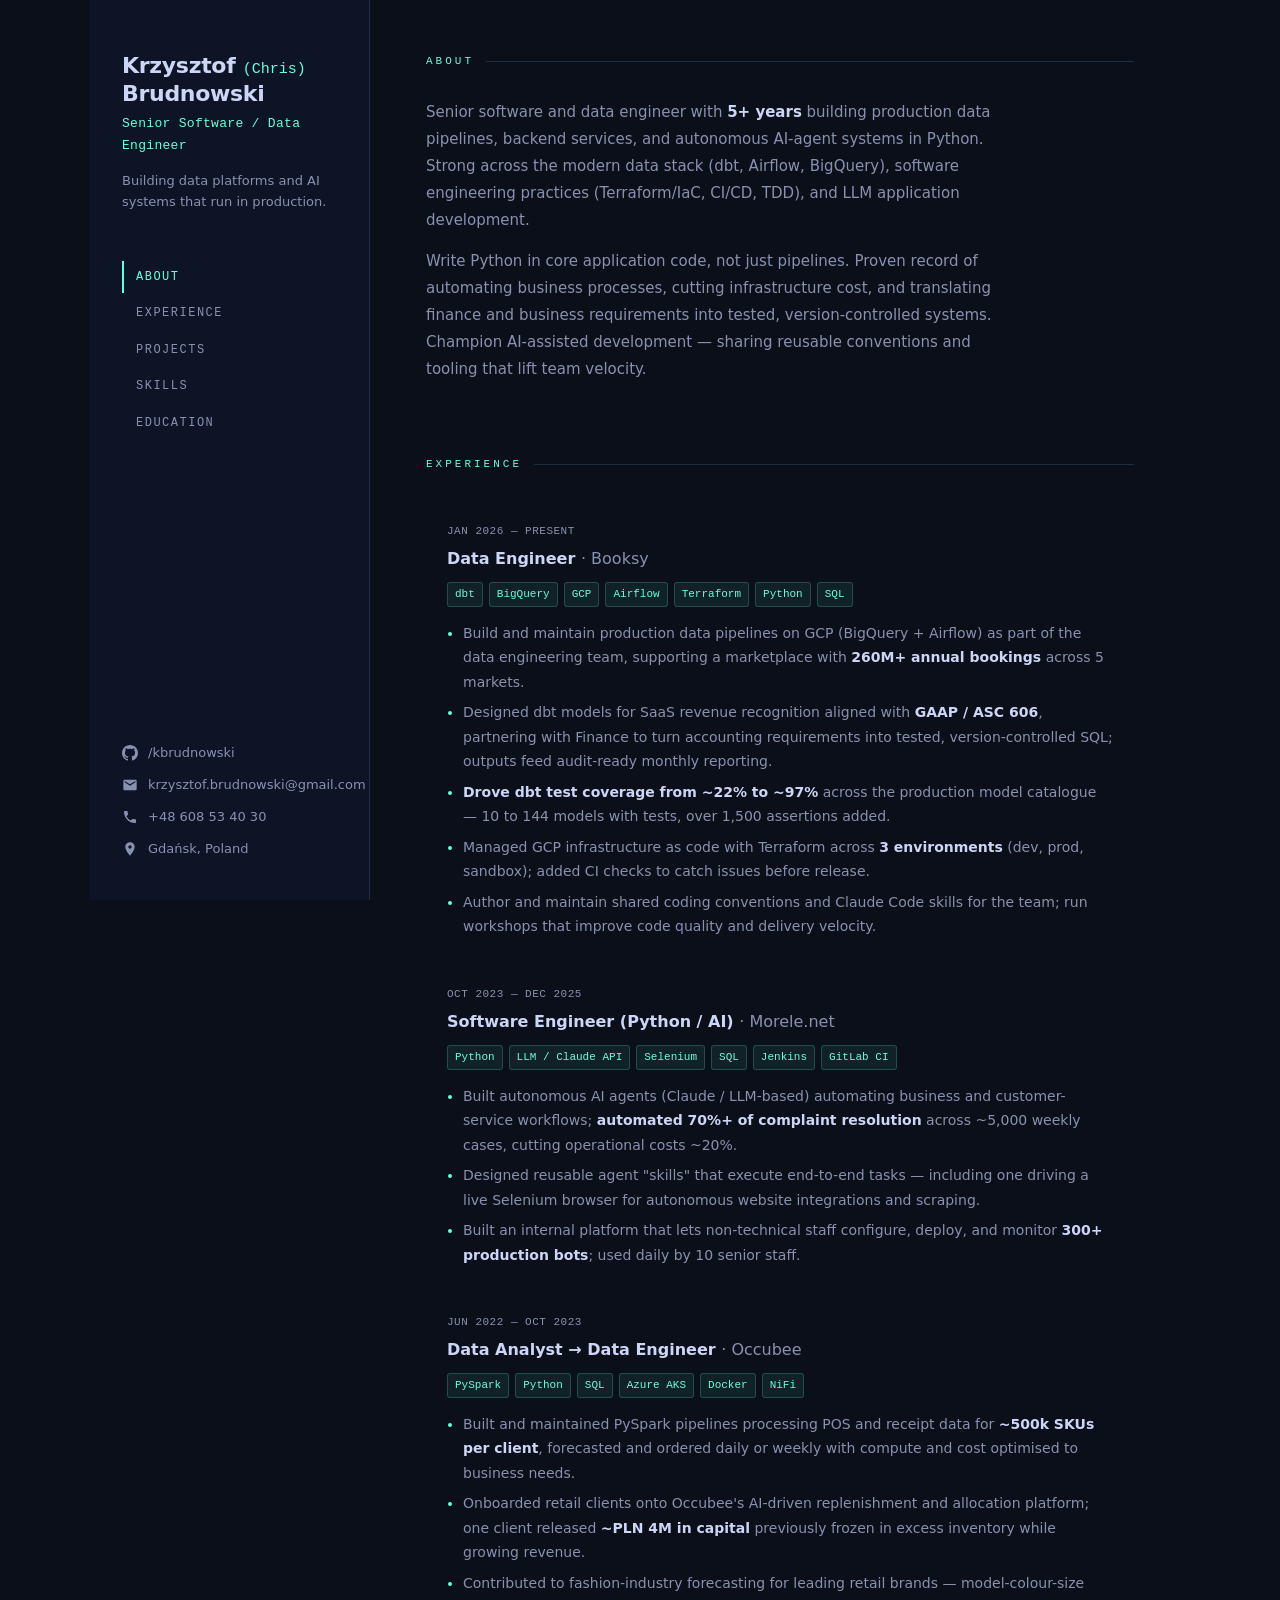
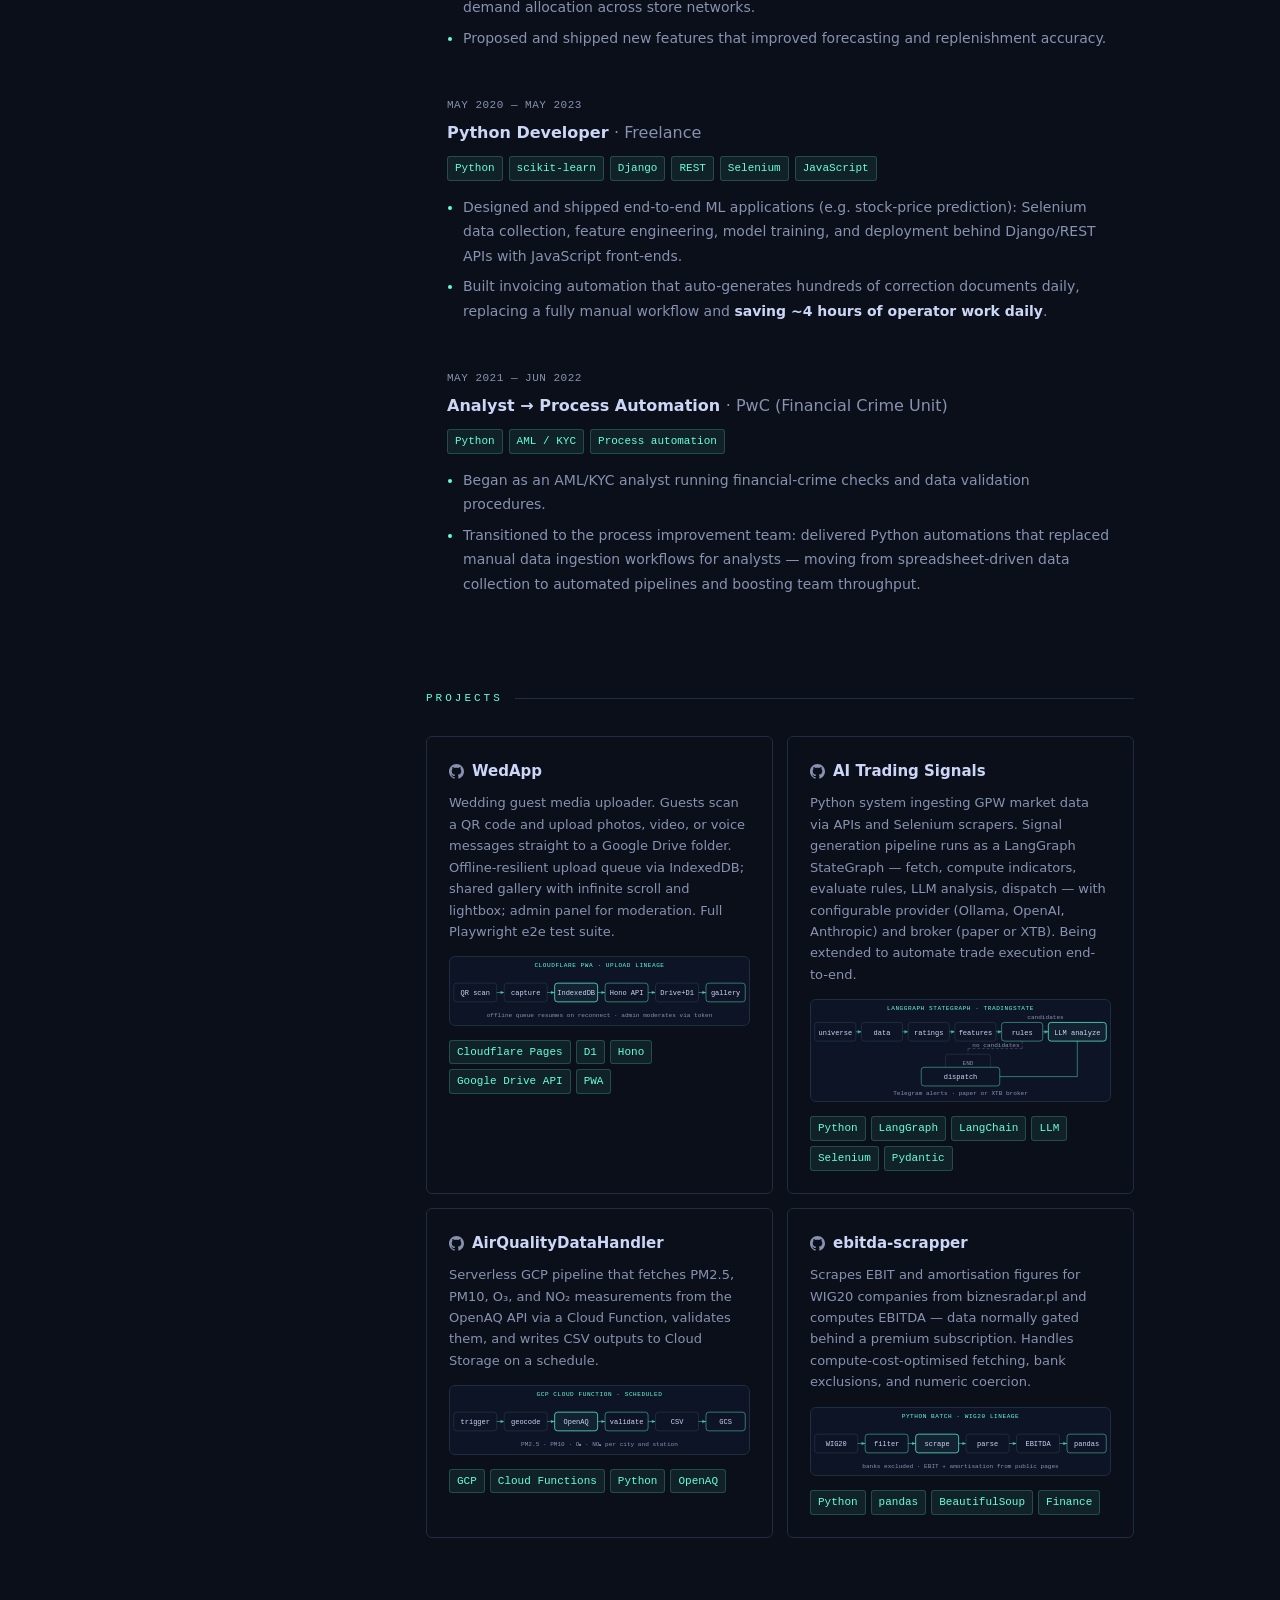
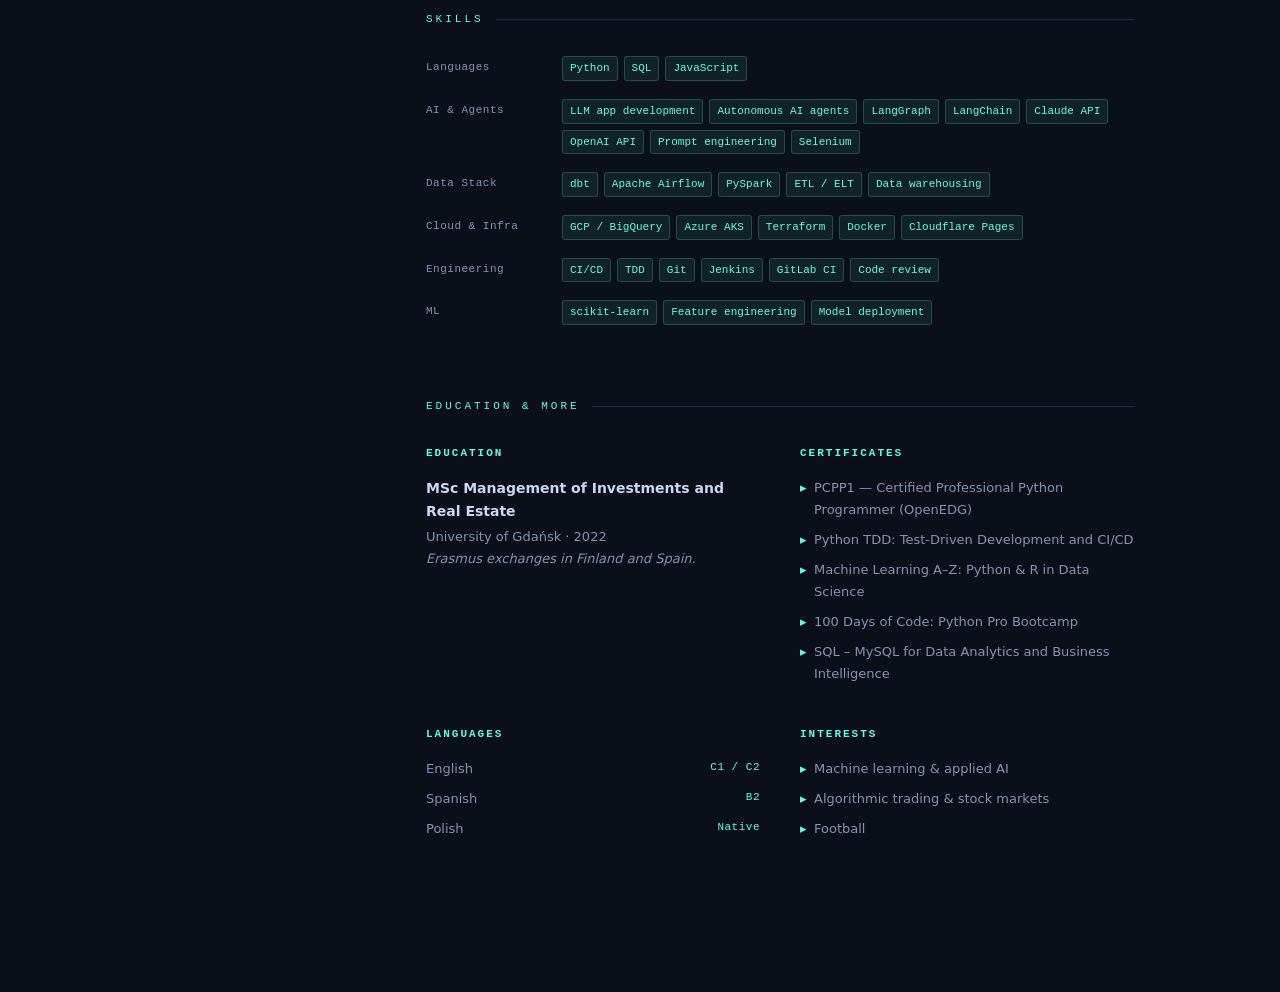
==== commit b58e4bf8: "Remove print button styles and download link for PDF CV from index.html" ====
--- a/index.html
+++ b/index.html
@@ -153,28 +153,6 @@
   fill: currentColor;
 }
 
-.print-btn {
-  margin-top: 24px;
-  padding: 9px 0;
-  background: transparent;
-  border: 1px solid var(--accent);
-  border-radius: var(--radius);
-  color: var(--accent);
-  font-family: var(--mono);
-  font-size: 12px;
-  letter-spacing: 1px;
-  cursor: pointer;
-  transition: background var(--transition);
-  width: 100%;
-  display: flex;
-  align-items: center;
-  justify-content: center;
-  text-align: center;
-  text-decoration: none;
-}
-
-.print-btn:hover { background: var(--hover-bg); }
-
 /* ─── MAIN CONTENT ────────────────────────────────────────── */
 .content {
   flex: 1;
@@ -724,8 +702,6 @@
   .sidebar-nav a { padding: 6px 14px 6px 0; border-left: none; }
 
   .contact-links { flex-direction: row; flex-wrap: wrap; padding-top: 24px; gap: 16px; }
-
-  .print-btn { display: none; }
 
   .content { padding: 36px 24px 60px; }
 
@@ -778,8 +754,6 @@
           Gdańsk, Poland
         </span>
       </div>
-
-      <a href="krzysztof-brudnowski-cv.pdf" download class="print-btn">↓ Download PDF</a>
 
     </div>
   </aside>
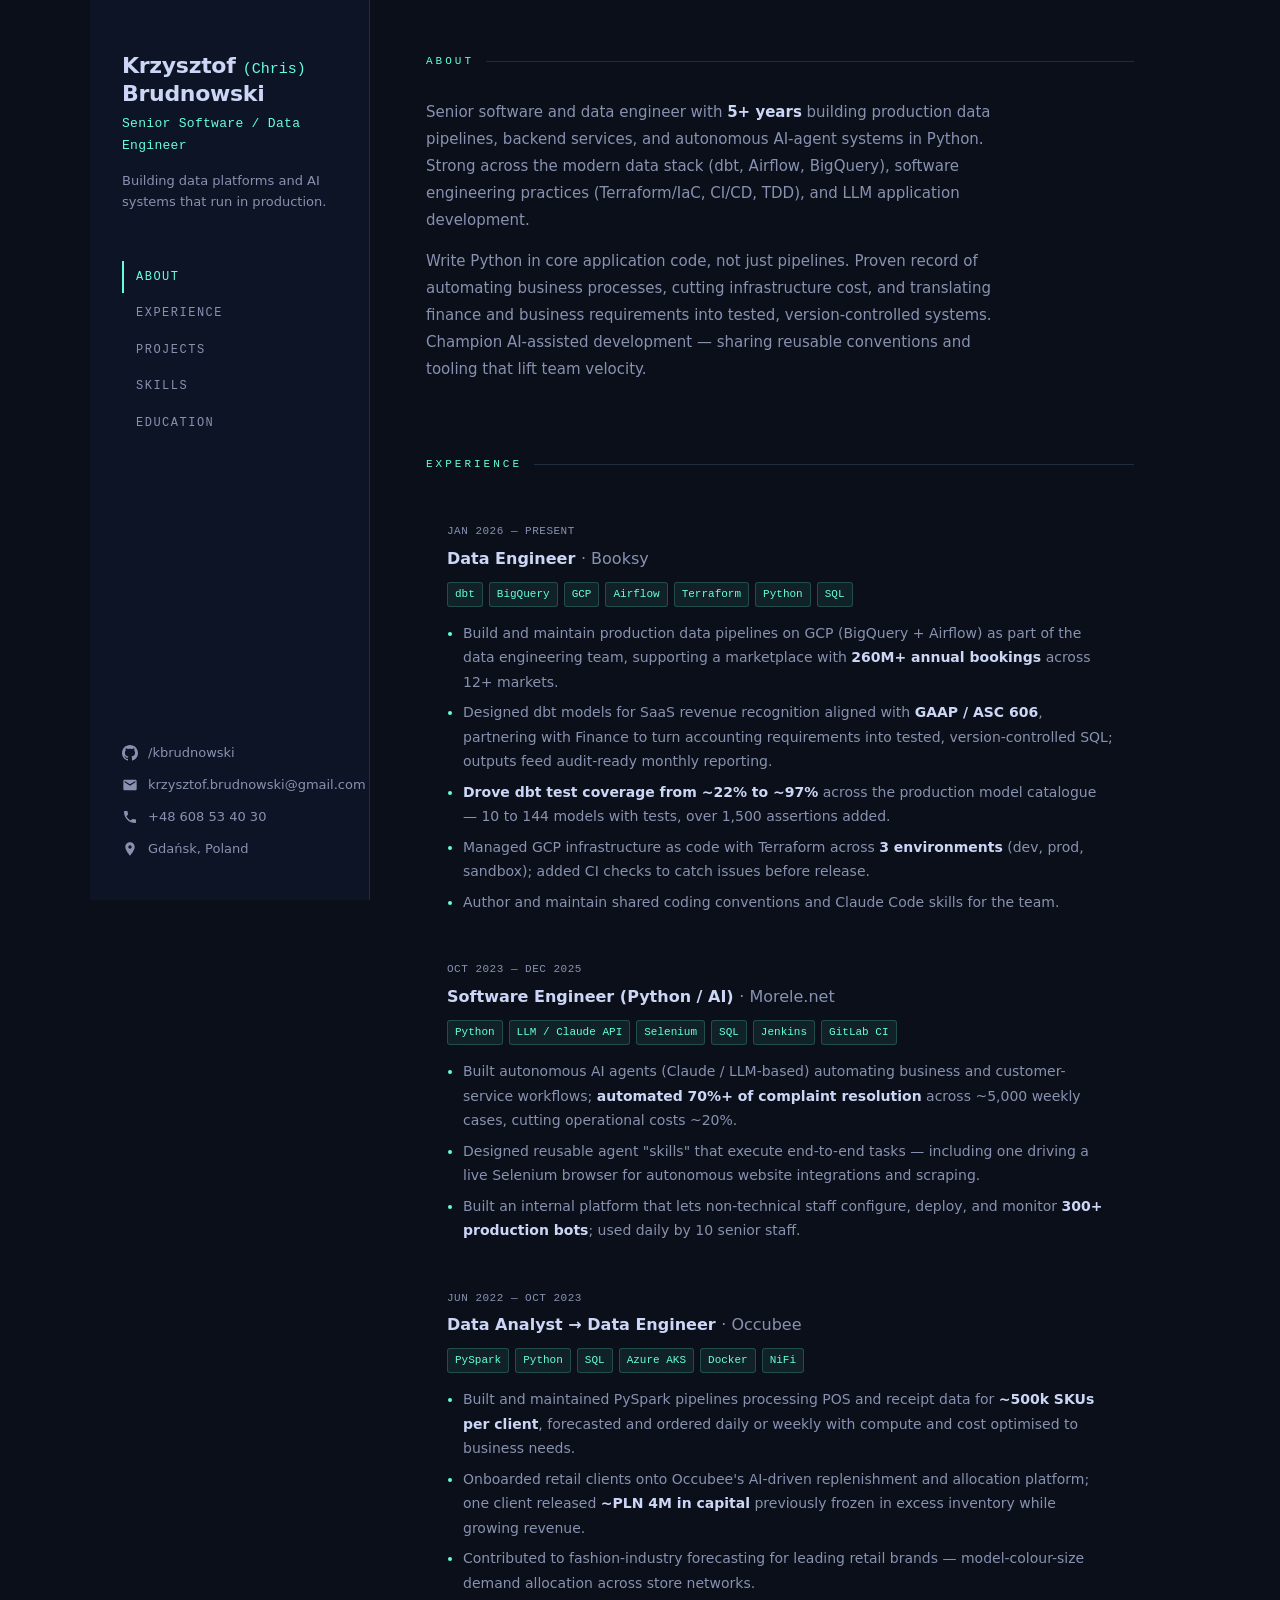
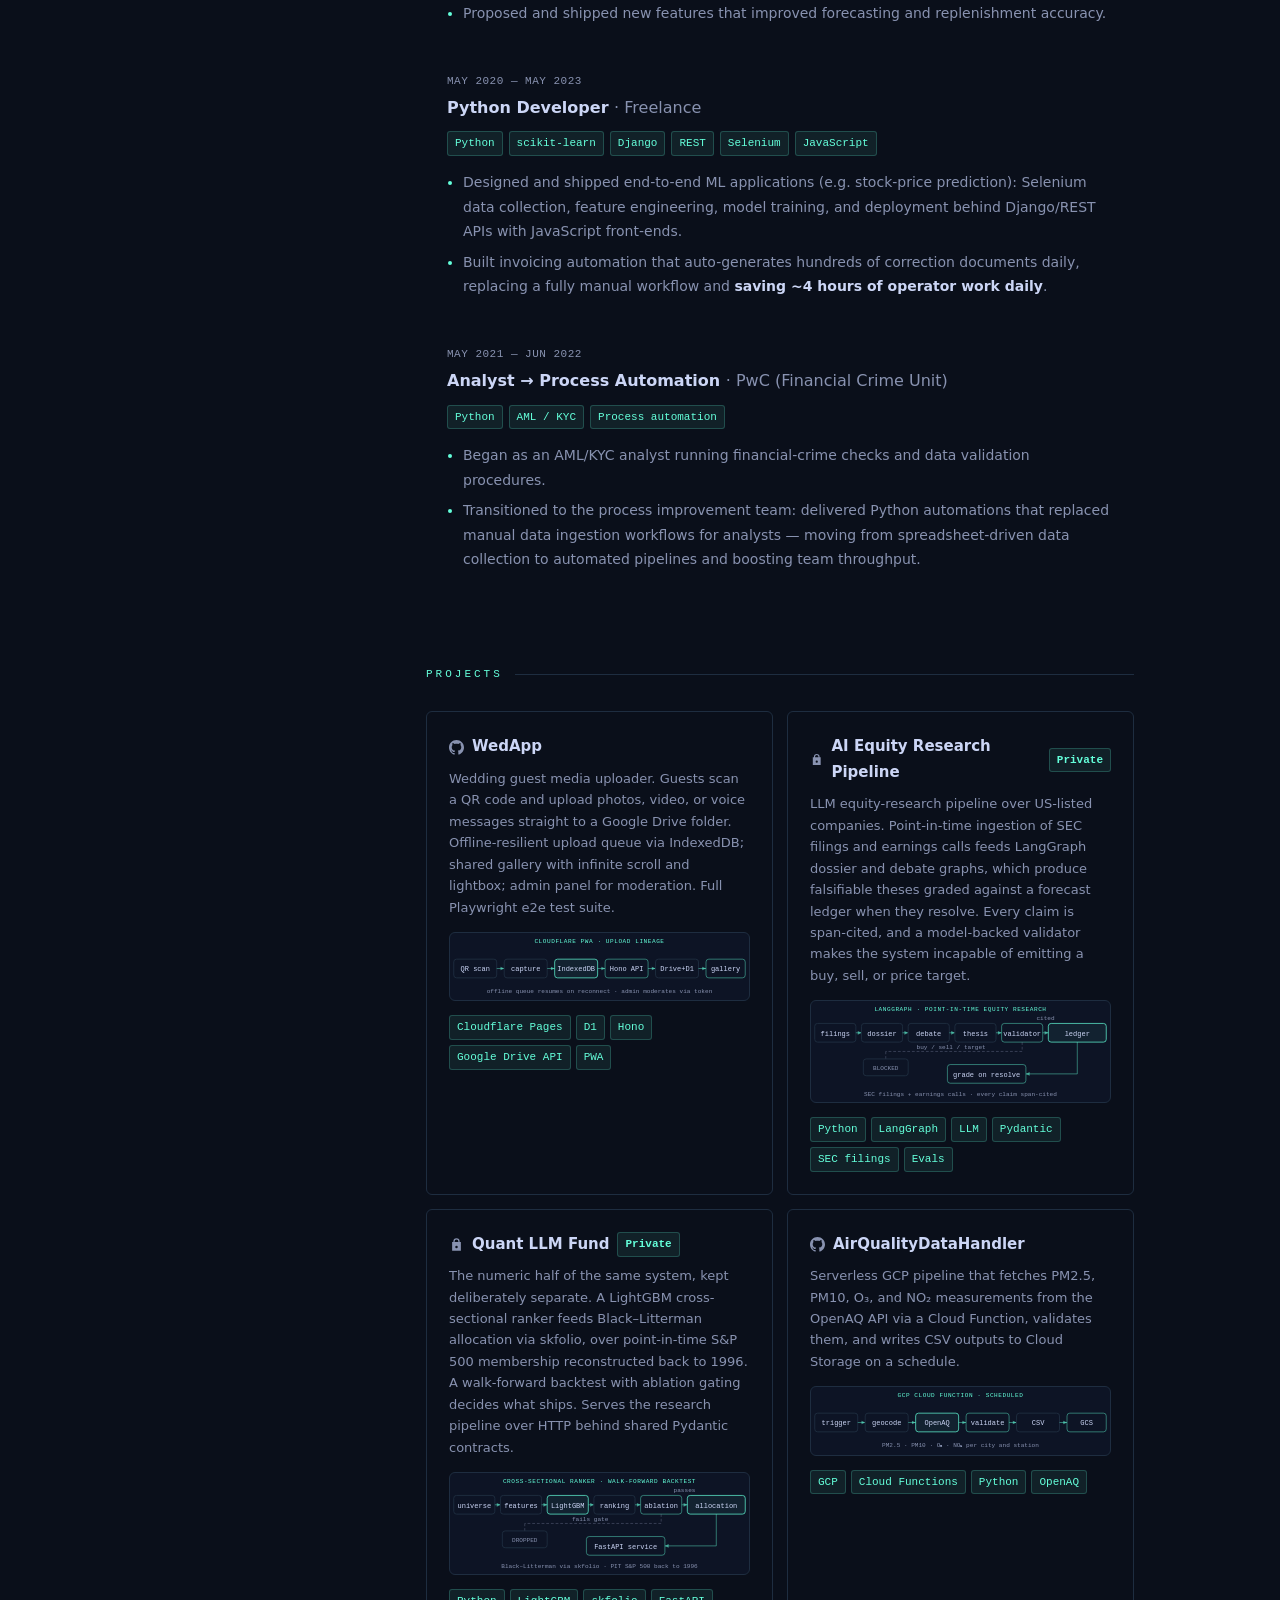
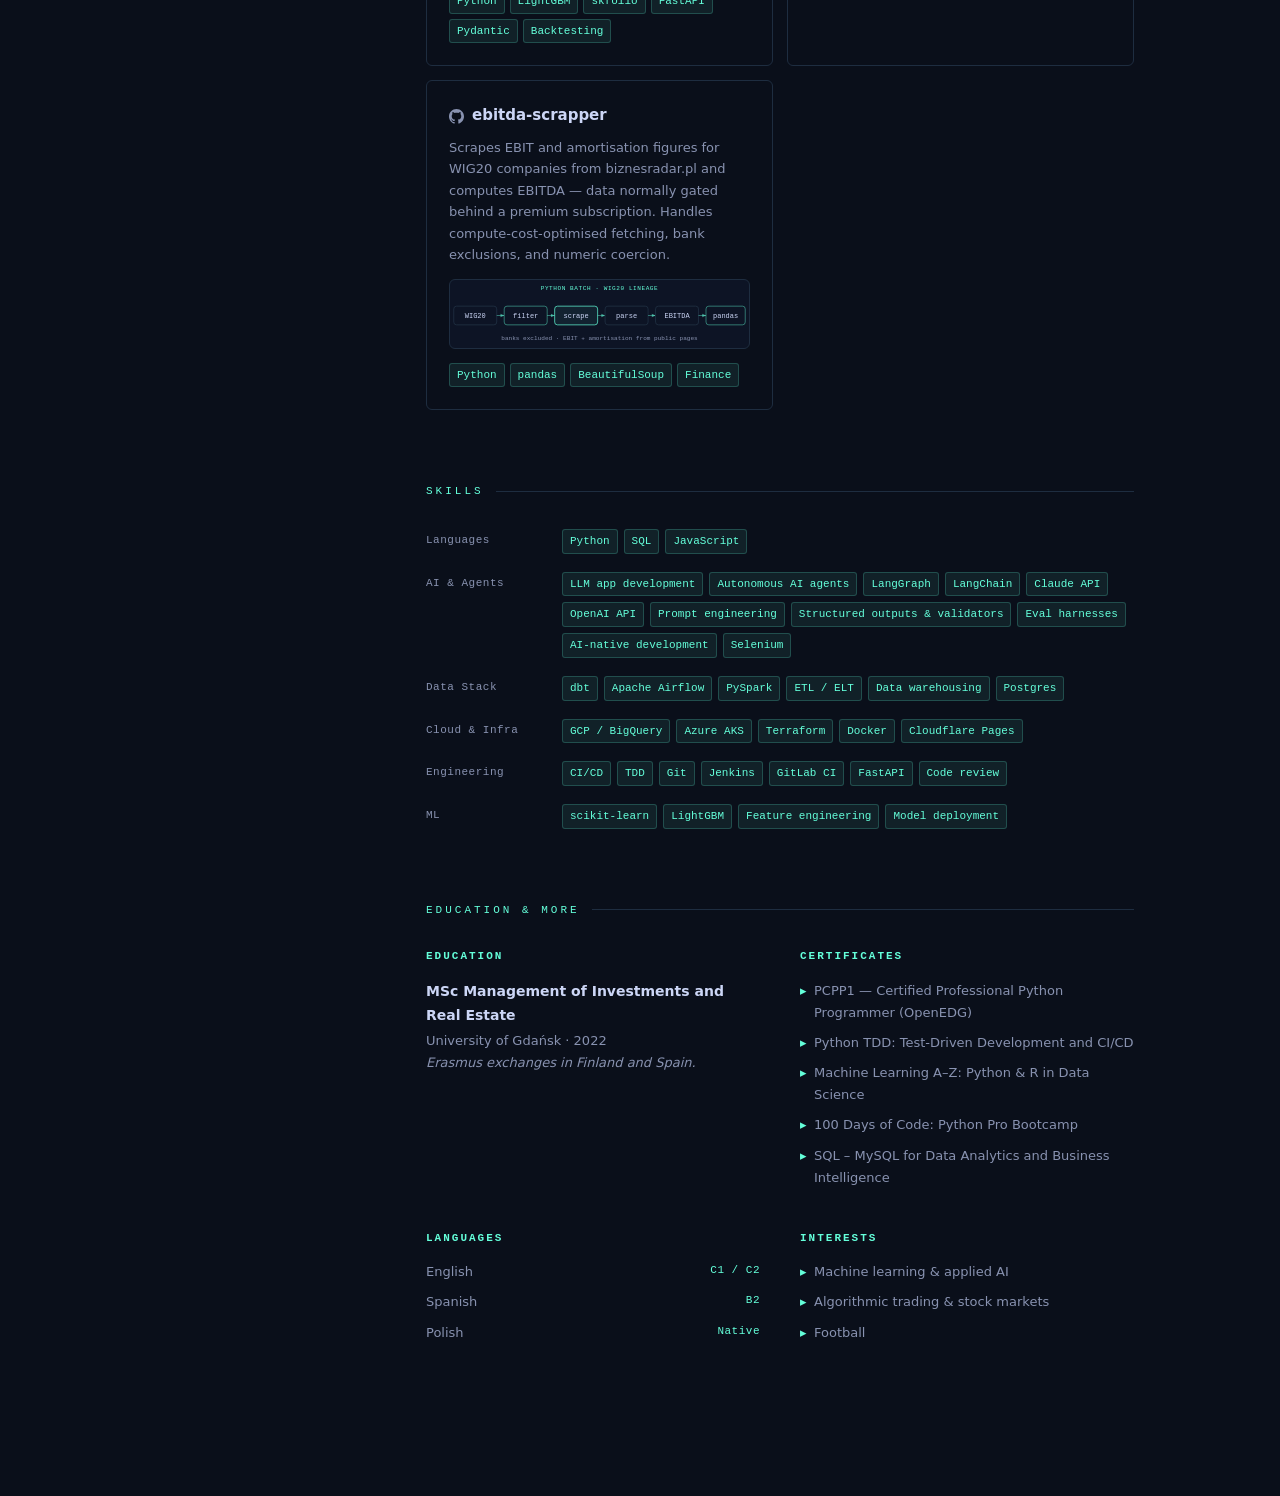
==== commit 7273ca82: "Update projects: replace trading signals with private equity-research and quant fund cards, refresh " ====
--- a/index.html
+++ b/index.html
@@ -796,11 +796,11 @@
           </div>
         </div>
         <ul class="exp-bullets">
-          <li>Build and maintain production data pipelines on GCP (BigQuery + Airflow) as part of the data engineering team, supporting a marketplace with <strong>260M+ annual bookings</strong> across 5 markets.</li>
+          <li>Build and maintain production data pipelines on GCP (BigQuery + Airflow) as part of the data engineering team, supporting a marketplace with <strong>260M+ annual bookings</strong> across 12+ markets.</li>
           <li>Designed dbt models for SaaS revenue recognition aligned with <strong>GAAP / ASC 606</strong>, partnering with Finance to turn accounting requirements into tested, version-controlled SQL; outputs feed audit-ready monthly reporting.</li>
           <li><strong>Drove dbt test coverage from ~22% to ~97%</strong> across the production model catalogue — 10 to 144 models with tests, over 1,500 assertions added.</li>
           <li>Managed GCP infrastructure as code with Terraform across <strong>3 environments</strong> (dev, prod, sandbox); added CI checks to catch issues before release.</li>
-          <li>Author and maintain shared coding conventions and Claude Code skills for the team; run workshops that improve code quality and delivery velocity.</li>
+          <li>Author and maintain shared coding conventions and Claude Code skills for the team.</li>
         </ul>
       </div>
 
@@ -905,47 +905,95 @@
 
         <div class="project-card">
           <p class="project-name">
-            <svg class="project-icon" viewBox="0 0 24 24" aria-hidden="true"><path d="M12 0C5.37 0 0 5.37 0 12c0 5.3 3.438 9.8 8.205 11.385.6.113.82-.258.82-.577 0-.285-.01-1.04-.015-2.04-3.338.724-4.042-1.61-4.042-1.61-.546-1.385-1.335-1.755-1.335-1.755-1.087-.744.084-.729.084-.729 1.205.084 1.838 1.236 1.838 1.236 1.07 1.835 2.809 1.305 3.495.998.108-.776.417-1.305.76-1.605-2.665-.3-5.466-1.332-5.466-5.93 0-1.31.465-2.38 1.235-3.22-.135-.303-.54-1.523.105-3.176 0 0 1.005-.322 3.3 1.23.96-.267 1.98-.399 3-.405 1.02.006 2.04.138 3 .405 2.28-1.552 3.285-1.23 3.285-1.23.645 1.653.24 2.873.12 3.176.765.84 1.23 1.91 1.23 3.22 0 4.61-2.805 5.625-5.475 5.92.42.36.81 1.096.81 2.22 0 1.606-.015 2.896-.015 3.286 0 .315.21.69.825.57C20.565 21.795 24 17.295 24 12c0-6.63-5.37-12-12-12"/></svg>
-            <a href="https://github.com/kbrudnowski/ai-trading-signals" target="_blank" rel="noopener">AI Trading Signals</a>
+            <svg class="project-icon" viewBox="0 0 24 24" aria-hidden="true"><path d="M17 8V7a5 5 0 0 0-10 0v1H5v14h14V8h-2zM9 7a3 3 0 0 1 6 0v1H9V7zm3 11a2 2 0 1 1 0-4 2 2 0 0 1 0 4z"/></svg>
+            AI Equity Research Pipeline
+            <span class="tag">Private</span>
           </p>
-          <p class="project-desc">Python system ingesting GPW market data via APIs and Selenium scrapers. Signal generation pipeline runs as a LangGraph StateGraph — fetch, compute indicators, evaluate rules, LLM analysis, dispatch — with configurable provider (Ollama, OpenAI, Anthropic) and broker (paper or XTB). Being extended to automate trade execution end-to-end.</p>
-          <figure class="project-diagram" aria-label="LangGraph StateGraph pipeline">
+          <p class="project-desc">LLM equity-research pipeline over US-listed companies. Point-in-time ingestion of SEC filings and earnings calls feeds LangGraph dossier and debate graphs, which produce falsifiable theses graded against a forecast ledger when they resolve. Every claim is span-cited, and a model-backed validator makes the system incapable of emitting a buy, sell, or price target.</p>
+          <figure class="project-diagram" aria-label="Equity research pipeline">
             <svg xmlns="http://www.w3.org/2000/svg" viewBox="0 0 320 108" role="img" aria-hidden="true">
-              <text x="160" y="11" text-anchor="middle" class="d-badge">LANGGRAPH STATEGRAPH · TRADINGSTATE</text>
+              <text x="160" y="11" text-anchor="middle" class="d-badge">LANGGRAPH · POINT-IN-TIME EQUITY RESEARCH</text>
+              <rect x="4" y="24" width="44" height="20" rx="3" class="d-node"/>
+              <text x="26" y="37" text-anchor="middle" class="d-label">filings</text>
+              <line x1="48" y1="34" x2="54" y2="34" class="d-edge"/><polygon points="54,34 50,32 50,36" class="d-arrow"/>
+              <rect x="54" y="24" width="44" height="20" rx="3" class="d-node"/>
+              <text x="76" y="37" text-anchor="middle" class="d-label">dossier</text>
+              <line x1="98" y1="34" x2="104" y2="34" class="d-edge"/><polygon points="104,34 100,32 100,36" class="d-arrow"/>
+              <rect x="104" y="24" width="44" height="20" rx="3" class="d-node"/>
+              <text x="126" y="37" text-anchor="middle" class="d-label">debate</text>
+              <line x1="148" y1="34" x2="154" y2="34" class="d-edge"/><polygon points="154,34 150,32 150,36" class="d-arrow"/>
+              <rect x="154" y="24" width="44" height="20" rx="3" class="d-node"/>
+              <text x="176" y="37" text-anchor="middle" class="d-label">thesis</text>
+              <line x1="198" y1="34" x2="204" y2="34" class="d-edge"/><polygon points="204,34 200,32 200,36" class="d-arrow"/>
+              <rect x="204" y="24" width="44" height="20" rx="3" class="d-node d-node-accent"/>
+              <text x="226" y="37" text-anchor="middle" class="d-label">validator</text>
+              <line x1="248" y1="34" x2="254" y2="34" class="d-edge"/><polygon points="254,34 250,32 250,36" class="d-arrow"/>
+              <text x="251" y="20" text-anchor="middle" class="d-sublabel">cited</text>
+              <rect x="254" y="24" width="62" height="20" rx="3" class="d-node d-node-highlight"/>
+              <text x="285" y="37" text-anchor="middle" class="d-label">ledger</text>
+              <line x1="226" y1="44" x2="226" y2="54" class="d-edge-muted"/>
+              <line x1="226" y1="54" x2="80" y2="54" class="d-edge-muted"/>
+              <line x1="80" y1="54" x2="80" y2="62" class="d-edge-muted"/>
+              <text x="150" y="51" text-anchor="middle" class="d-sublabel">buy / sell / target</text>
+              <rect x="56" y="62" width="48" height="18" rx="3" class="d-node"/>
+              <text x="80" y="74" text-anchor="middle" class="d-sublabel">BLOCKED</text>
+              <line x1="285" y1="44" x2="285" y2="78" class="d-edge"/>
+              <line x1="285" y1="78" x2="230" y2="78" class="d-edge"/>
+              <polygon points="230,78 234,76 234,80" class="d-arrow"/>
+              <rect x="146" y="68" width="84" height="20" rx="3" class="d-node d-node-accent"/>
+              <text x="188" y="81" text-anchor="middle" class="d-label">grade on resolve</text>
+              <text x="160" y="102" text-anchor="middle" class="d-sublabel">SEC filings + earnings calls · every claim span-cited</text>
+            </svg>
+          </figure>
+          <div class="project-tags">
+            <span class="tag">Python</span><span class="tag">LangGraph</span><span class="tag">LLM</span><span class="tag">Pydantic</span><span class="tag">SEC filings</span><span class="tag">Evals</span>
+          </div>
+        </div>
+
+        <div class="project-card">
+          <p class="project-name">
+            <svg class="project-icon" viewBox="0 0 24 24" aria-hidden="true"><path d="M17 8V7a5 5 0 0 0-10 0v1H5v14h14V8h-2zM9 7a3 3 0 0 1 6 0v1H9V7zm3 11a2 2 0 1 1 0-4 2 2 0 0 1 0 4z"/></svg>
+            Quant LLM Fund
+            <span class="tag">Private</span>
+          </p>
+          <p class="project-desc">The numeric half of the same system, kept deliberately separate. A LightGBM cross-sectional ranker feeds Black–Litterman allocation via skfolio, over point-in-time S&amp;P 500 membership reconstructed back to 1996. A walk-forward backtest with ablation gating decides what ships. Serves the research pipeline over HTTP behind shared Pydantic contracts.</p>
+          <figure class="project-diagram" aria-label="Cross-sectional ranking and allocation pipeline">
+            <svg xmlns="http://www.w3.org/2000/svg" viewBox="0 0 320 108" role="img" aria-hidden="true">
+              <text x="160" y="11" text-anchor="middle" class="d-badge">CROSS-SECTIONAL RANKER · WALK-FORWARD BACKTEST</text>
               <rect x="4" y="24" width="44" height="20" rx="3" class="d-node"/>
               <text x="26" y="37" text-anchor="middle" class="d-label">universe</text>
               <line x1="48" y1="34" x2="54" y2="34" class="d-edge"/><polygon points="54,34 50,32 50,36" class="d-arrow"/>
               <rect x="54" y="24" width="44" height="20" rx="3" class="d-node"/>
-              <text x="76" y="37" text-anchor="middle" class="d-label">data</text>
+              <text x="76" y="37" text-anchor="middle" class="d-label">features</text>
               <line x1="98" y1="34" x2="104" y2="34" class="d-edge"/><polygon points="104,34 100,32 100,36" class="d-arrow"/>
-              <rect x="104" y="24" width="44" height="20" rx="3" class="d-node"/>
-              <text x="126" y="37" text-anchor="middle" class="d-label">ratings</text>
+              <rect x="104" y="24" width="44" height="20" rx="3" class="d-node d-node-highlight"/>
+              <text x="126" y="37" text-anchor="middle" class="d-label">LightGBM</text>
               <line x1="148" y1="34" x2="154" y2="34" class="d-edge"/><polygon points="154,34 150,32 150,36" class="d-arrow"/>
               <rect x="154" y="24" width="44" height="20" rx="3" class="d-node"/>
-              <text x="176" y="37" text-anchor="middle" class="d-label">features</text>
+              <text x="176" y="37" text-anchor="middle" class="d-label">ranking</text>
               <line x1="198" y1="34" x2="204" y2="34" class="d-edge"/><polygon points="204,34 200,32 200,36" class="d-arrow"/>
               <rect x="204" y="24" width="44" height="20" rx="3" class="d-node d-node-accent"/>
-              <text x="226" y="37" text-anchor="middle" class="d-label">rules</text>
-              <line x1="226" y1="44" x2="226" y2="52" class="d-edge-muted"/>
-              <line x1="226" y1="52" x2="168" y2="52" class="d-edge-muted"/>
-              <line x1="168" y1="52" x2="168" y2="58" class="d-edge-muted"/>
-              <text x="198" y="50" text-anchor="middle" class="d-sublabel">no candidates</text>
-              <rect x="144" y="58" width="48" height="18" rx="3" class="d-node"/>
-              <text x="168" y="70" text-anchor="middle" class="d-sublabel">END</text>
+              <text x="226" y="37" text-anchor="middle" class="d-label">ablation</text>
               <line x1="248" y1="34" x2="254" y2="34" class="d-edge"/><polygon points="254,34 250,32 250,36" class="d-arrow"/>
-              <text x="251" y="20" text-anchor="middle" class="d-sublabel">candidates</text>
+              <text x="251" y="20" text-anchor="middle" class="d-sublabel">passes</text>
               <rect x="254" y="24" width="62" height="20" rx="3" class="d-node d-node-highlight"/>
-              <text x="285" y="37" text-anchor="middle" class="d-label">LLM analyze</text>
-              <line x1="285" y1="44" x2="285" y2="82" class="d-edge"/>
-              <line x1="285" y1="82" x2="160" y2="82" class="d-edge"/>
-              <polygon points="160,82 164,80 164,84" class="d-arrow"/>
-              <rect x="118" y="72" width="84" height="20" rx="3" class="d-node d-node-accent"/>
-              <text x="160" y="85" text-anchor="middle" class="d-label">dispatch</text>
-              <text x="160" y="102" text-anchor="middle" class="d-sublabel">Telegram alerts · paper or XTB broker</text>
+              <text x="285" y="37" text-anchor="middle" class="d-label">allocation</text>
+              <line x1="226" y1="44" x2="226" y2="54" class="d-edge-muted"/>
+              <line x1="226" y1="54" x2="80" y2="54" class="d-edge-muted"/>
+              <line x1="80" y1="54" x2="80" y2="62" class="d-edge-muted"/>
+              <text x="150" y="51" text-anchor="middle" class="d-sublabel">fails gate</text>
+              <rect x="56" y="62" width="48" height="18" rx="3" class="d-node"/>
+              <text x="80" y="74" text-anchor="middle" class="d-sublabel">DROPPED</text>
+              <line x1="285" y1="44" x2="285" y2="78" class="d-edge"/>
+              <line x1="285" y1="78" x2="230" y2="78" class="d-edge"/>
+              <polygon points="230,78 234,76 234,80" class="d-arrow"/>
+              <rect x="146" y="68" width="84" height="20" rx="3" class="d-node d-node-accent"/>
+              <text x="188" y="81" text-anchor="middle" class="d-label">FastAPI service</text>
+              <text x="160" y="102" text-anchor="middle" class="d-sublabel">Black–Litterman via skfolio · PIT S&amp;P 500 back to 1996</text>
             </svg>
           </figure>
           <div class="project-tags">
-            <span class="tag">Python</span><span class="tag">LangGraph</span><span class="tag">LangChain</span><span class="tag">LLM</span><span class="tag">Selenium</span><span class="tag">Pydantic</span>
+            <span class="tag">Python</span><span class="tag">LightGBM</span><span class="tag">skfolio</span><span class="tag">FastAPI</span><span class="tag">Pydantic</span><span class="tag">Backtesting</span>
           </div>
         </div>
 
@@ -1033,13 +1081,13 @@
         <div class="skill-group">
           <span class="skill-group-label">AI & Agents</span>
           <div class="skill-tags">
-            <span class="tag">LLM app development</span><span class="tag">Autonomous AI agents</span><span class="tag">LangGraph</span><span class="tag">LangChain</span><span class="tag">Claude API</span><span class="tag">OpenAI API</span><span class="tag">Prompt engineering</span><span class="tag">Selenium</span>
+            <span class="tag">LLM app development</span><span class="tag">Autonomous AI agents</span><span class="tag">LangGraph</span><span class="tag">LangChain</span><span class="tag">Claude API</span><span class="tag">OpenAI API</span><span class="tag">Prompt engineering</span><span class="tag">Structured outputs &amp; validators</span><span class="tag">Eval harnesses</span><span class="tag">AI-native development</span><span class="tag">Selenium</span>
           </div>
         </div>
         <div class="skill-group">
           <span class="skill-group-label">Data Stack</span>
           <div class="skill-tags">
-            <span class="tag">dbt</span><span class="tag">Apache Airflow</span><span class="tag">PySpark</span><span class="tag">ETL / ELT</span><span class="tag">Data warehousing</span>
+            <span class="tag">dbt</span><span class="tag">Apache Airflow</span><span class="tag">PySpark</span><span class="tag">ETL / ELT</span><span class="tag">Data warehousing</span><span class="tag">Postgres</span>
           </div>
         </div>
         <div class="skill-group">
@@ -1051,13 +1099,13 @@
         <div class="skill-group">
           <span class="skill-group-label">Engineering</span>
           <div class="skill-tags">
-            <span class="tag">CI/CD</span><span class="tag">TDD</span><span class="tag">Git</span><span class="tag">Jenkins</span><span class="tag">GitLab CI</span><span class="tag">Code review</span>
+            <span class="tag">CI/CD</span><span class="tag">TDD</span><span class="tag">Git</span><span class="tag">Jenkins</span><span class="tag">GitLab CI</span><span class="tag">FastAPI</span><span class="tag">Code review</span>
           </div>
         </div>
         <div class="skill-group">
           <span class="skill-group-label">ML</span>
           <div class="skill-tags">
-            <span class="tag">scikit-learn</span><span class="tag">Feature engineering</span><span class="tag">Model deployment</span>
+            <span class="tag">scikit-learn</span><span class="tag">LightGBM</span><span class="tag">Feature engineering</span><span class="tag">Model deployment</span>
           </div>
         </div>
       </div>
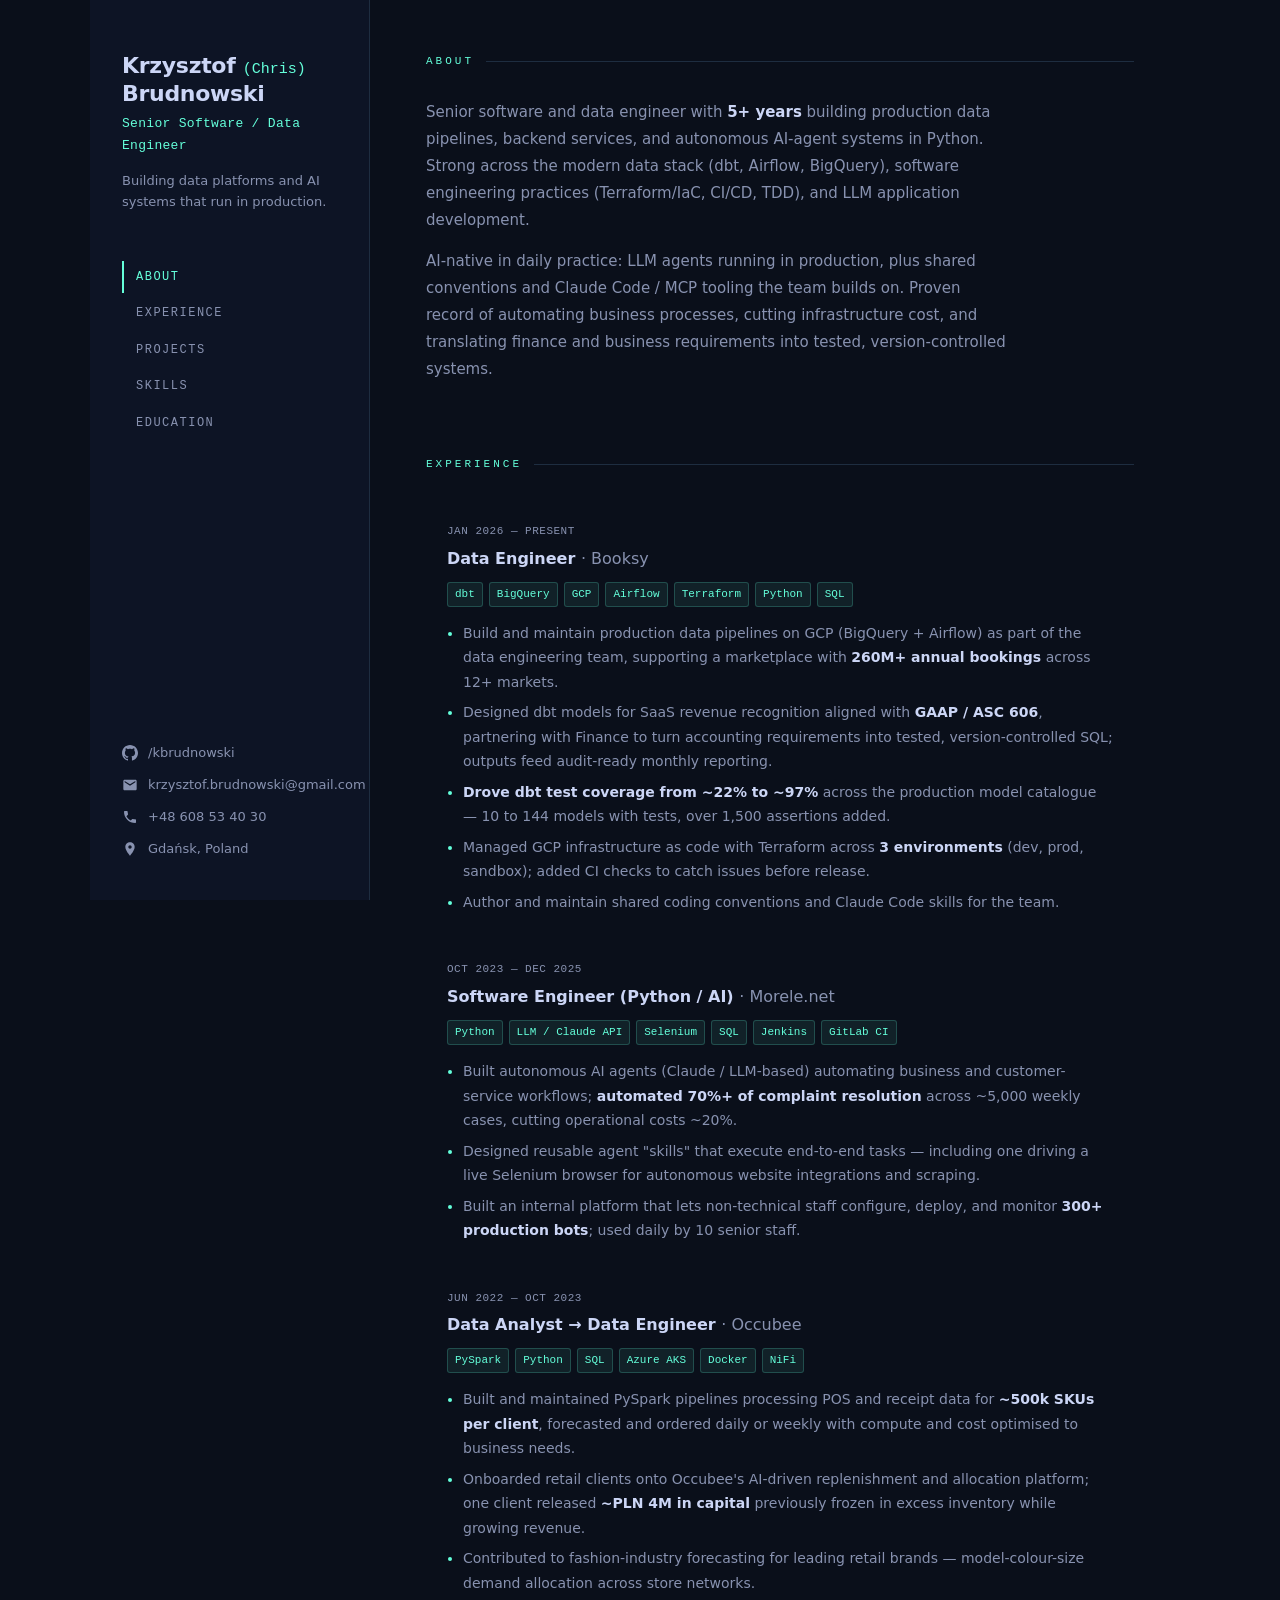
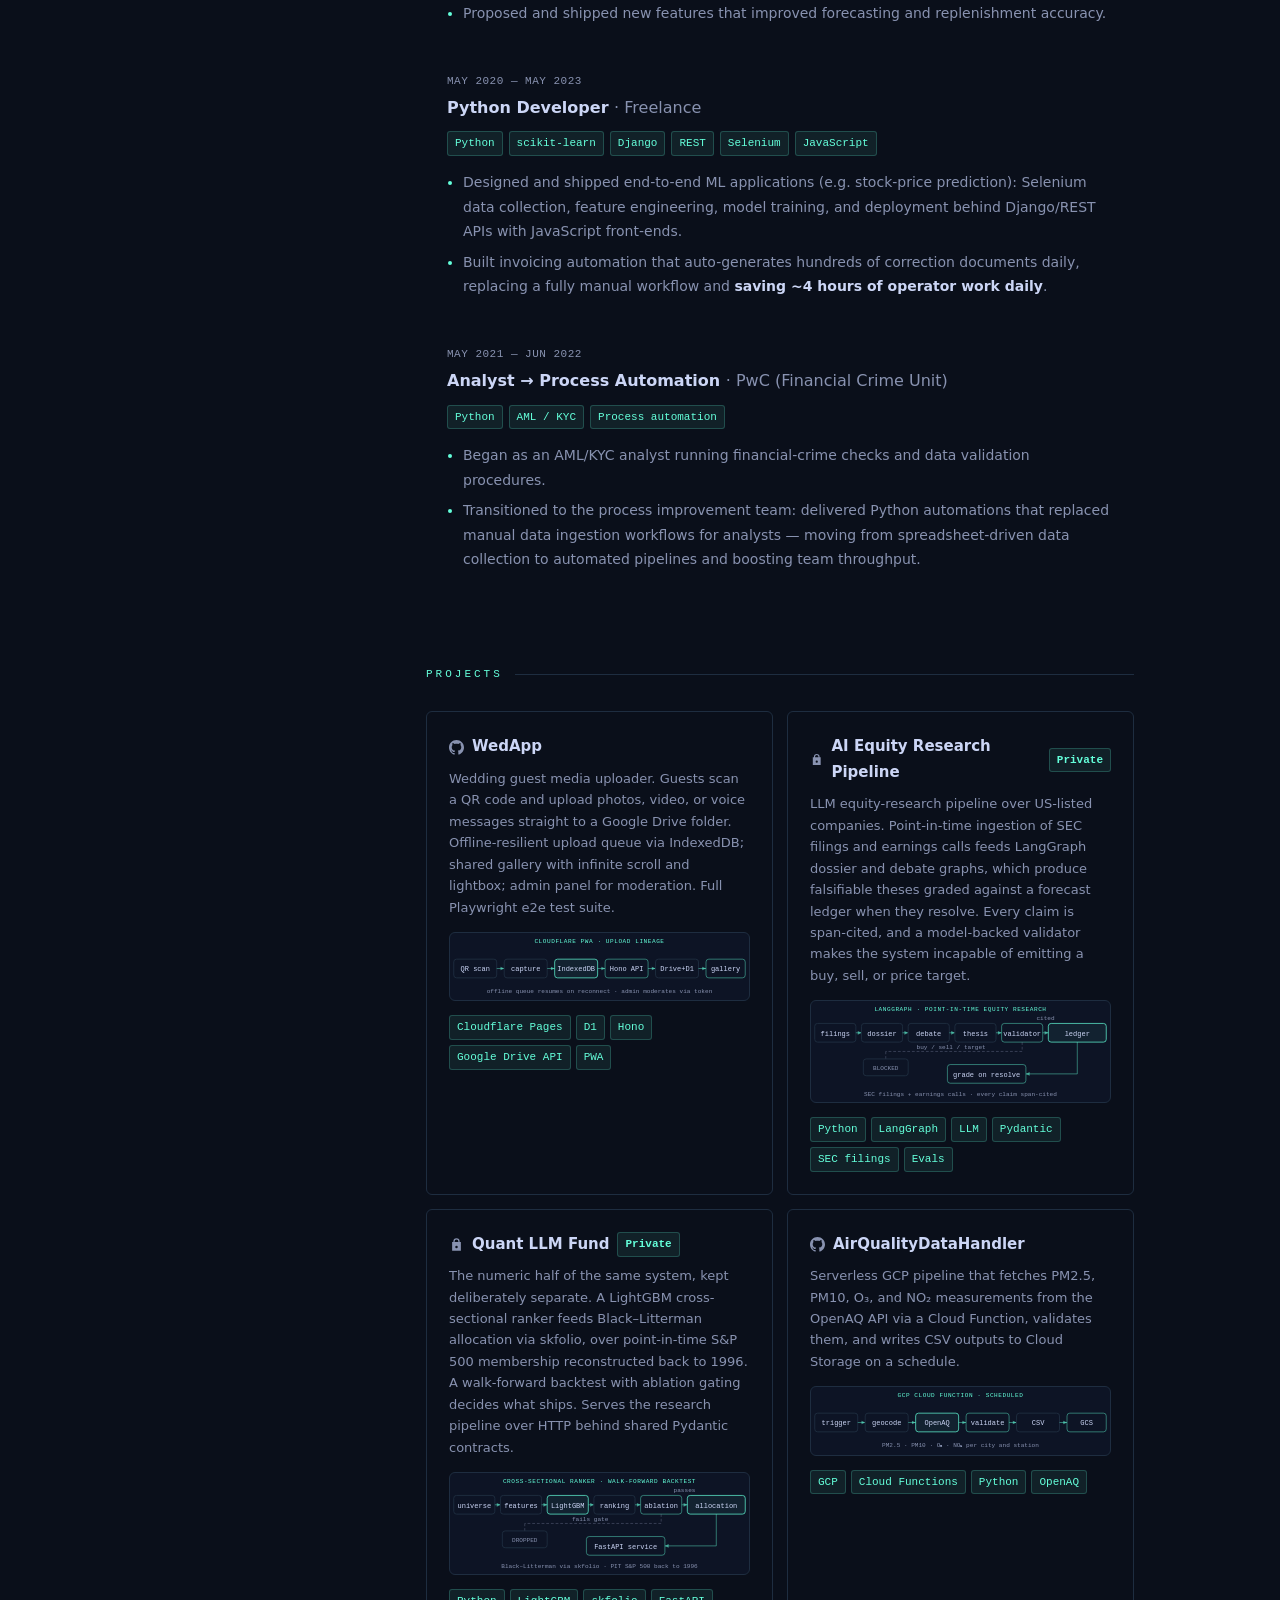
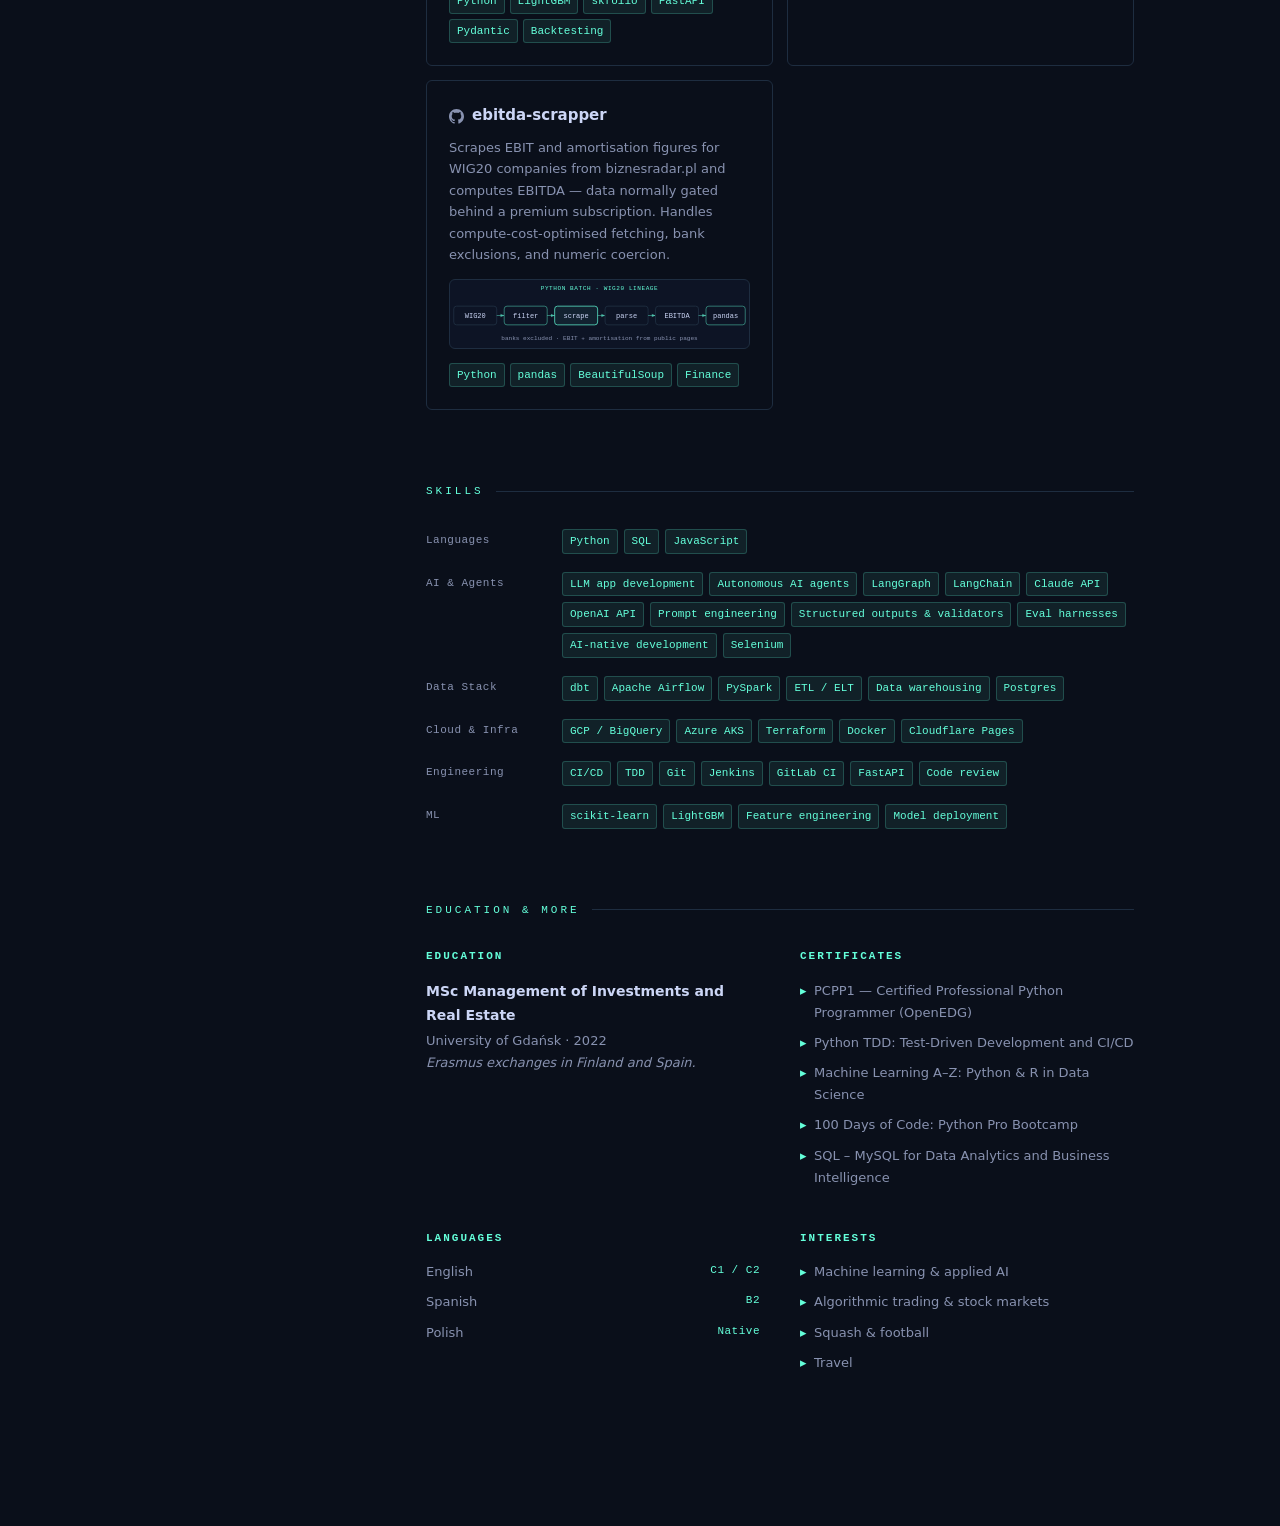
==== commit f6163965: "Align about and interests with the CV: AI-native framing, add squash and travel" ====
--- a/index.html
+++ b/index.html
@@ -779,7 +779,7 @@
       <p class="section-label">About</p>
       <div class="about-text">
         <p>Senior software and data engineer with <strong>5+ years</strong> building production data pipelines, backend services, and autonomous AI-agent systems in Python. Strong across the modern data stack (dbt, Airflow, BigQuery), software engineering practices (Terraform/IaC, CI/CD, TDD), and LLM application development.</p>
-        <p>Write Python in core application code, not just pipelines. Proven record of automating business processes, cutting infrastructure cost, and translating finance and business requirements into tested, version-controlled systems. Champion AI-assisted development — sharing reusable conventions and tooling that lift team velocity.</p>
+        <p>AI-native in daily practice: LLM agents running in production, plus shared conventions and Claude Code / MCP tooling the team builds on. Proven record of automating business processes, cutting infrastructure cost, and translating finance and business requirements into tested, version-controlled systems.</p>
       </div>
     </section>
 
@@ -1150,7 +1150,8 @@
           <ul class="cert-list">
             <li>Machine learning &amp; applied AI</li>
             <li>Algorithmic trading &amp; stock markets</li>
-            <li>Football</li>
+            <li>Squash &amp; football</li>
+            <li>Travel</li>
           </ul>
         </div>
 
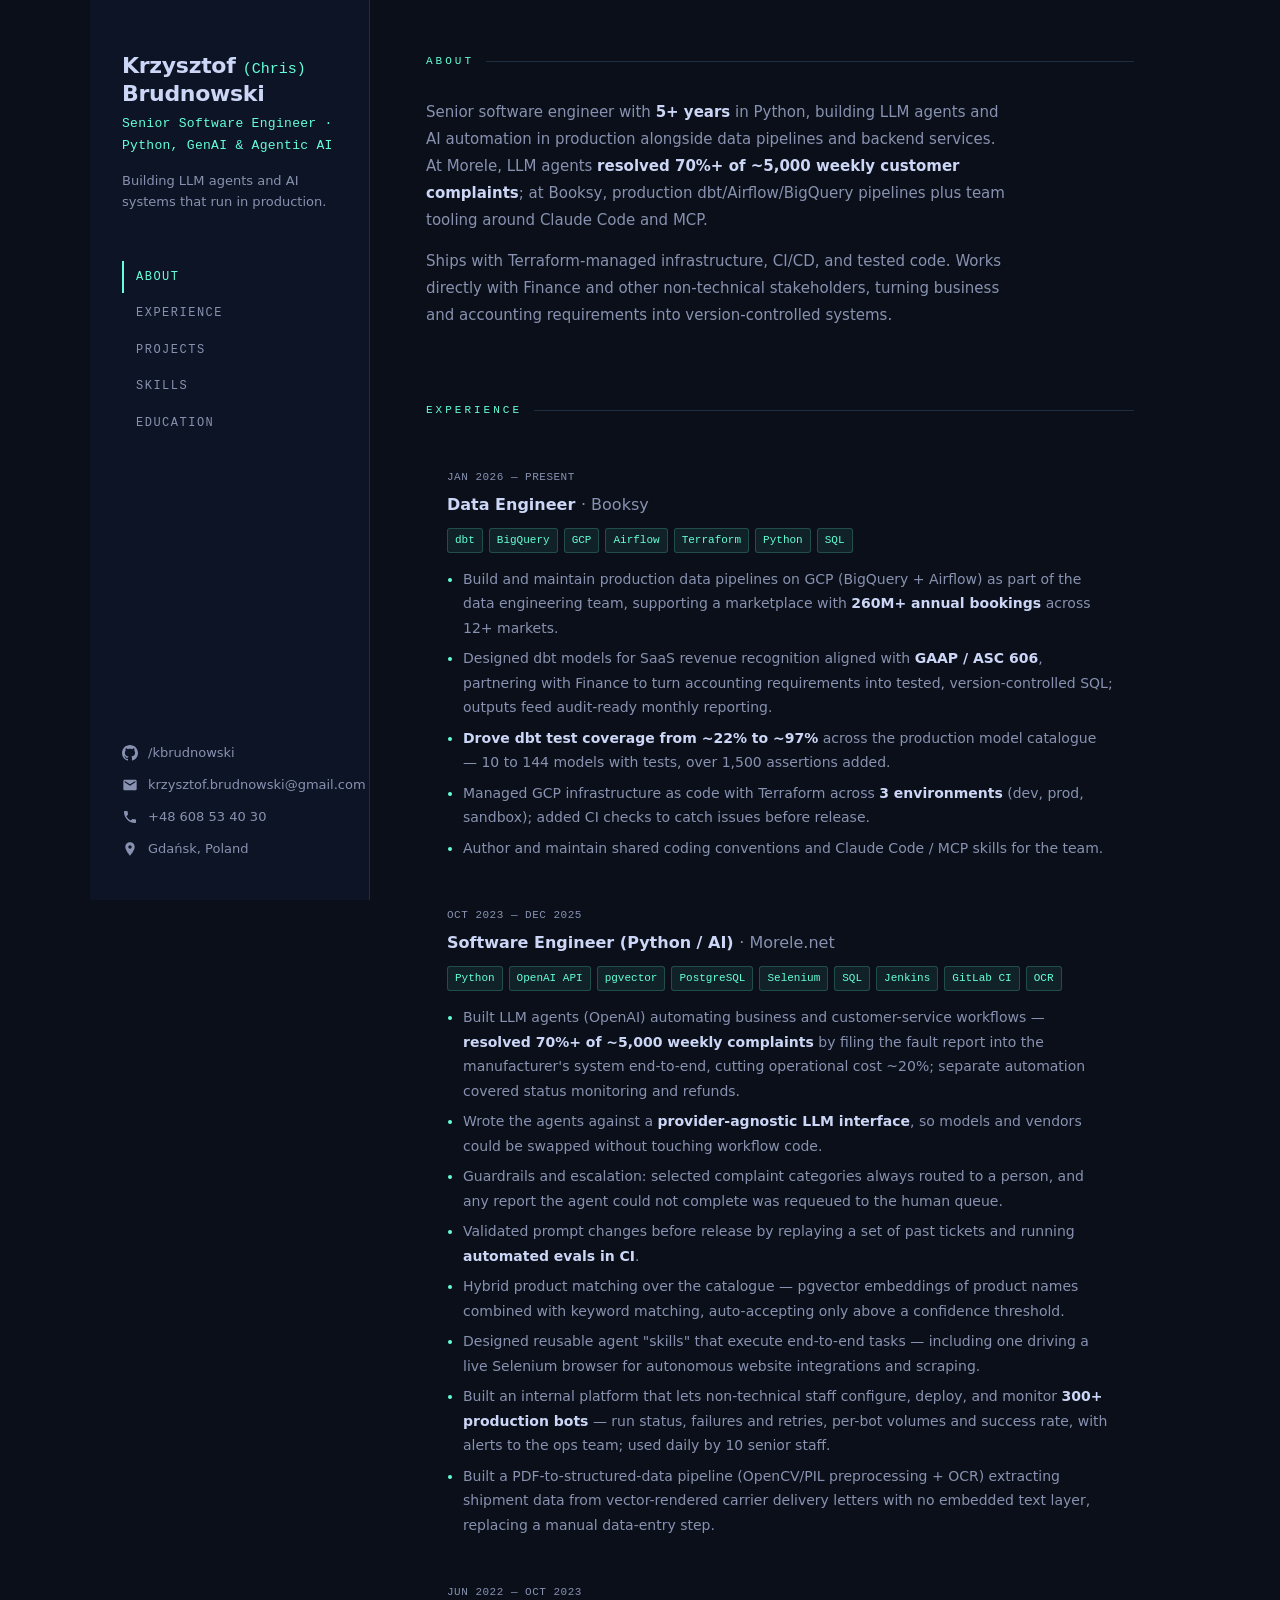
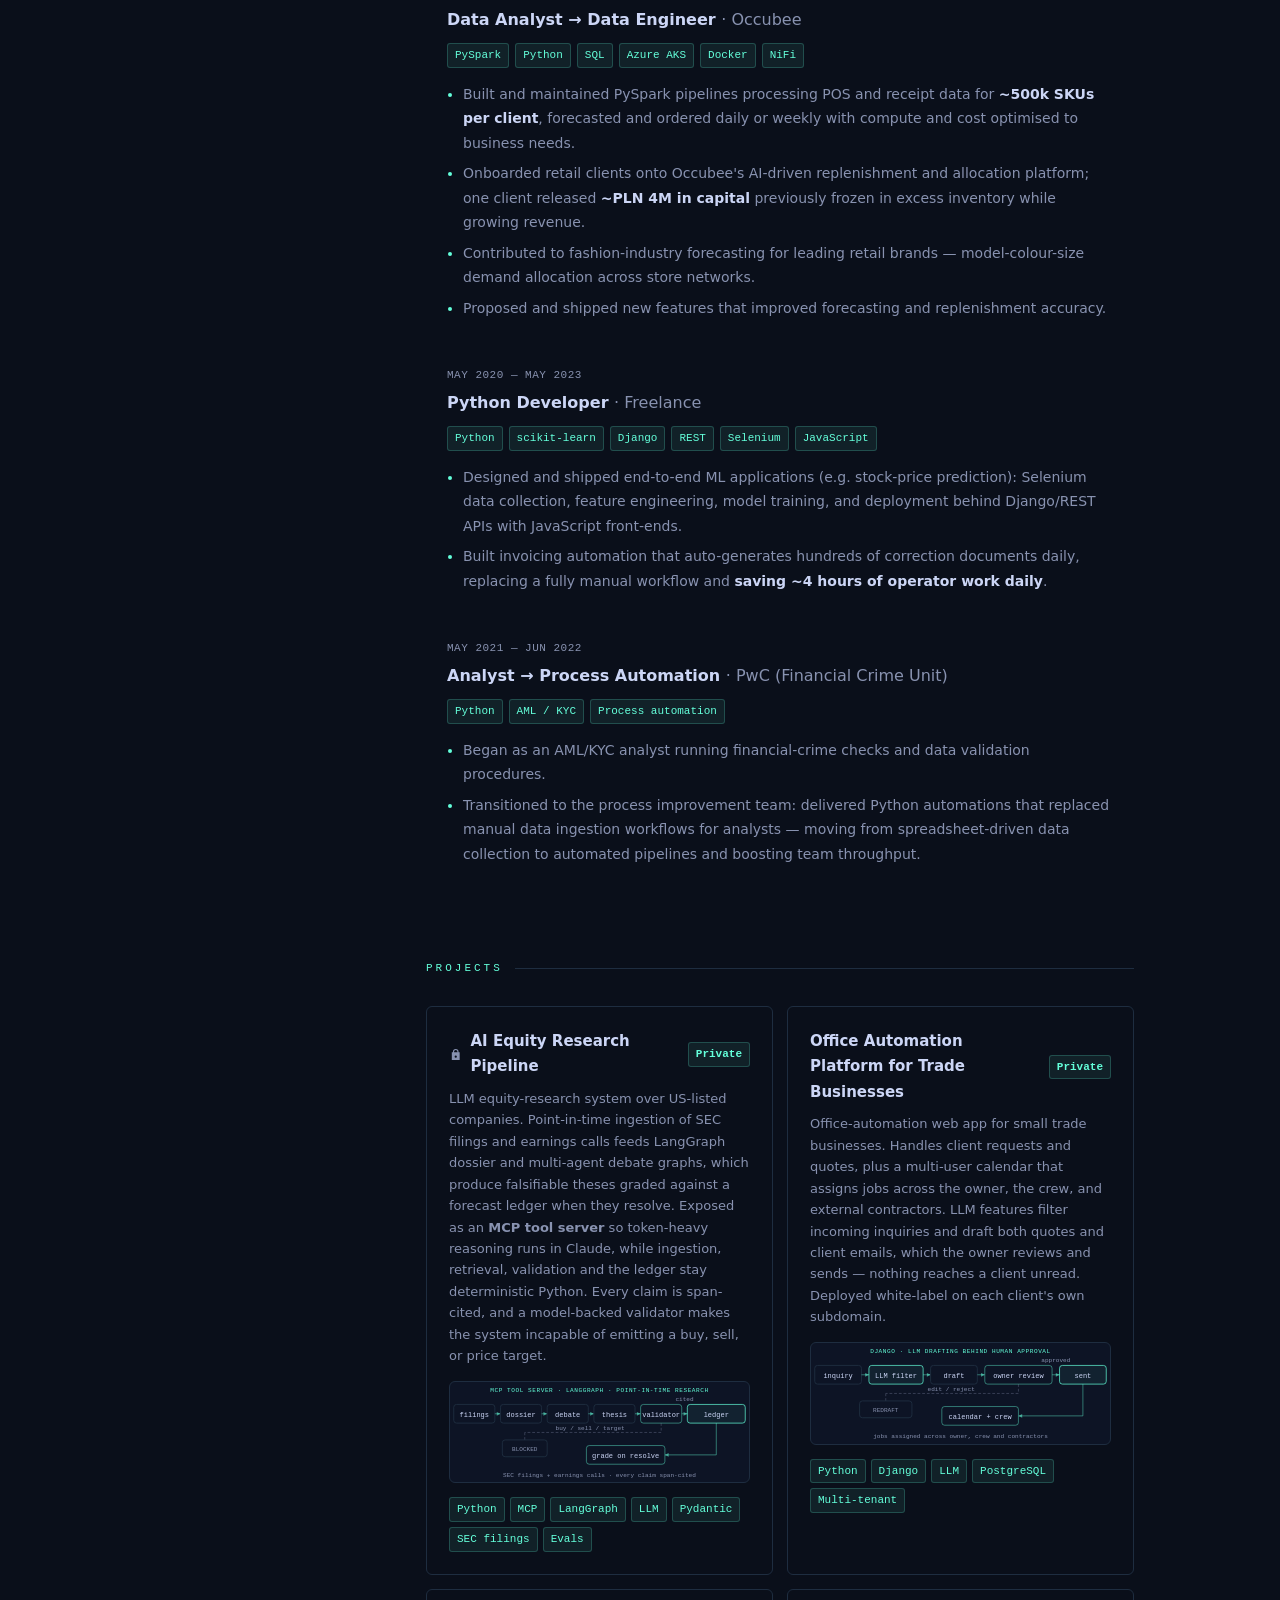
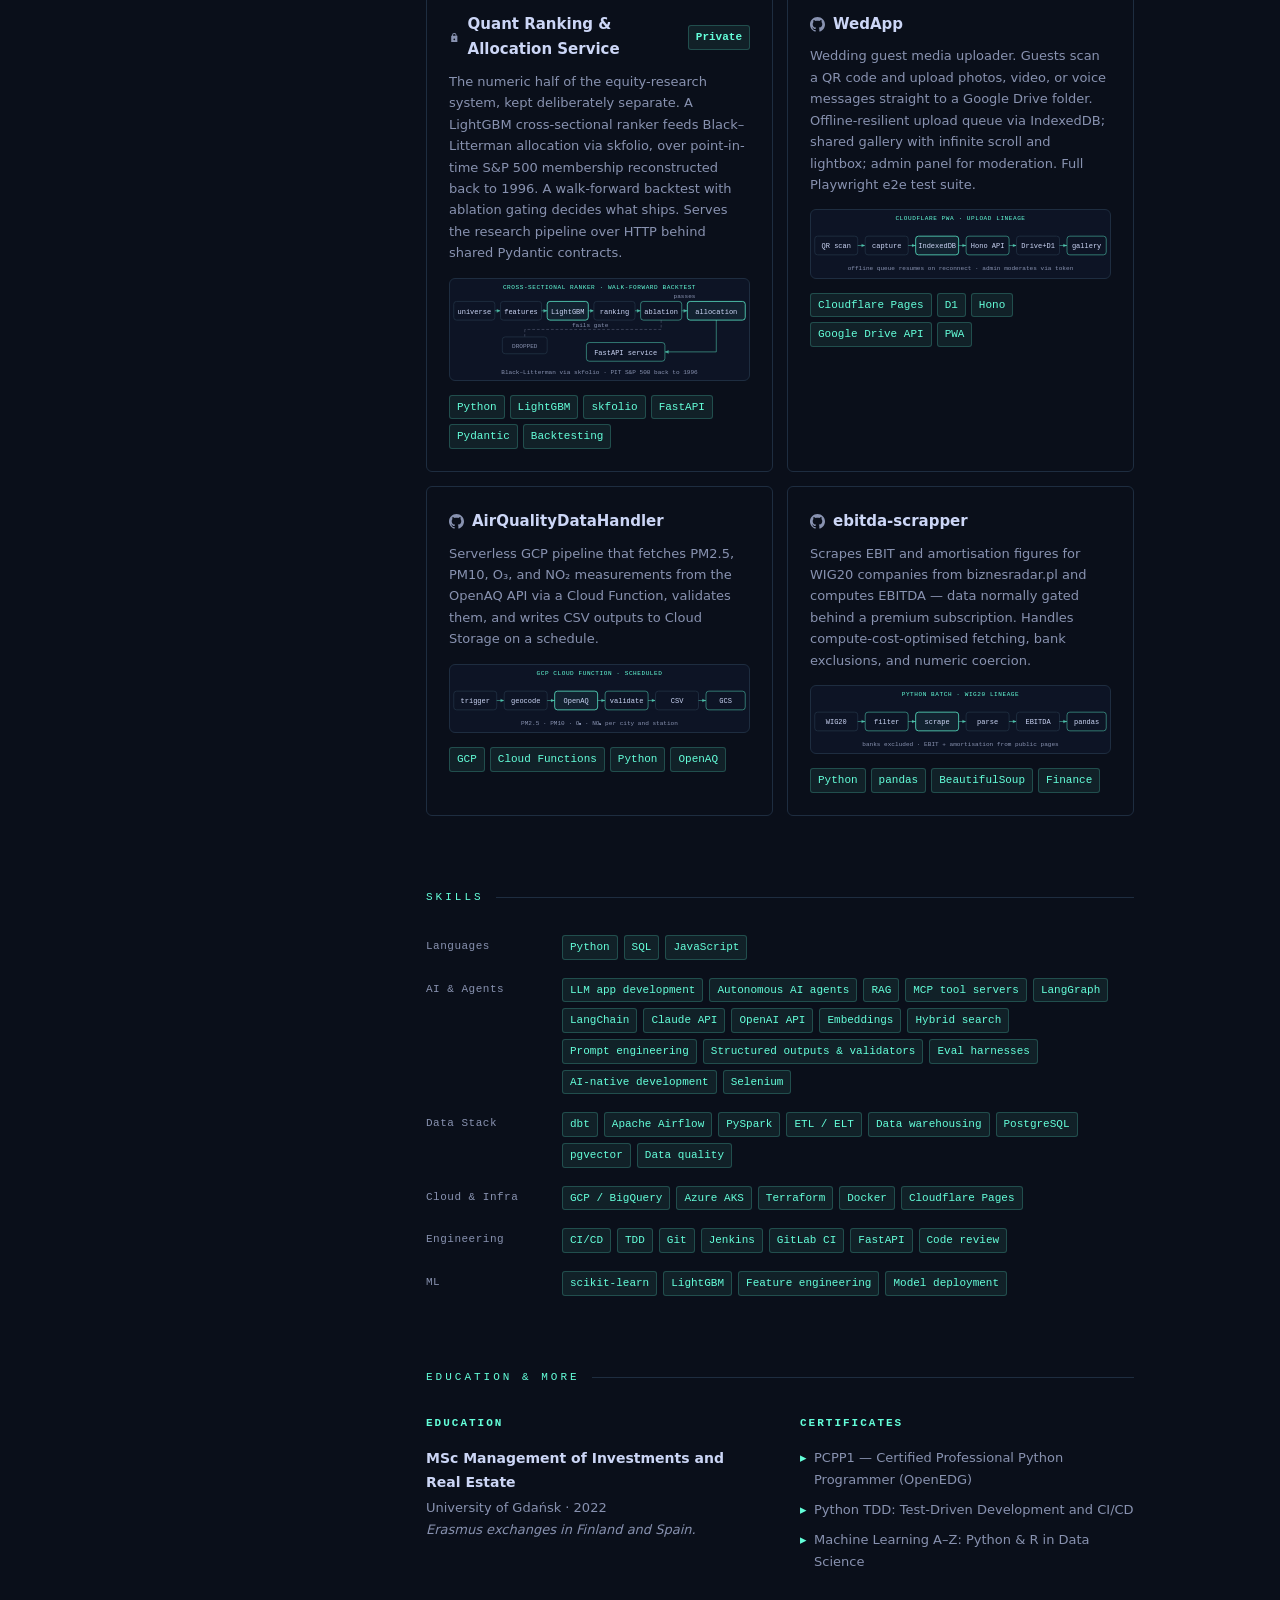
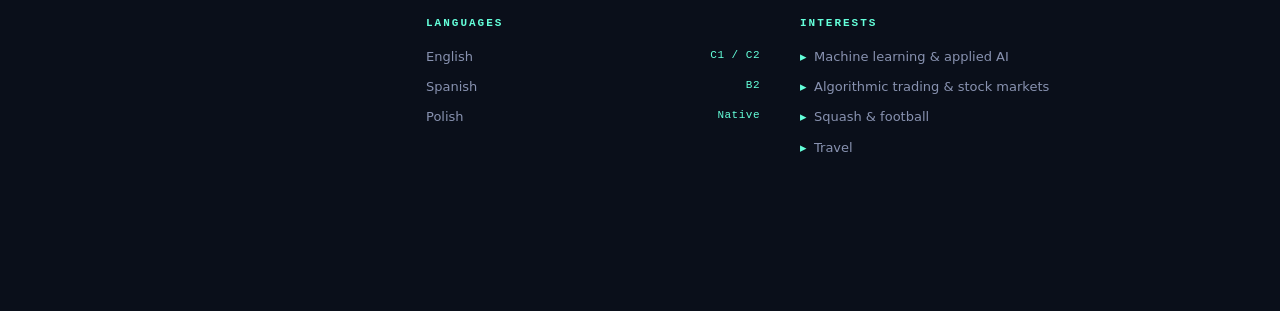
==== commit c757099e: "Align site with the CV: Agentic AI headline, Morele agent detail, MCP on the research pipeline, new " ====
--- a/index.html
+++ b/index.html
@@ -3,16 +3,18 @@
 <head>
 <meta charset="UTF-8">
 <meta name="viewport" content="width=device-width, initial-scale=1.0">
-<title>Krzysztof (Chris) Brudnowski — Senior Software / Data Engineer</title>
-<meta name="description" content="Senior software and data engineer based in Gdańsk. Python, dbt, GCP, LLM agents, data pipelines. 5+ years in production.">
-<meta property="og:title" content="Krzysztof (Chris) Brudnowski — Senior Software / Data Engineer">
-<meta property="og:description" content="Building data platforms and AI systems that run in production.">
+<meta name="color-scheme" content="dark">
+<title>Krzysztof (Chris) Brudnowski — Senior Software Engineer, Python &amp; Agentic AI</title>
+<meta name="description" content="Senior software engineer based in Gdańsk. Python, GenAI and agentic AI: LLM agents, RAG, MCP tool servers, plus dbt/GCP data pipelines. 5+ years in production.">
+<meta property="og:title" content="Krzysztof (Chris) Brudnowski — Senior Software Engineer, Python &amp; Agentic AI">
+<meta property="og:description" content="Building LLM agents and AI systems that run in production.">
 <meta property="og:type" content="website">
 <link rel="icon" type="image/svg+xml" href="data:image/svg+xml,<svg xmlns='http://www.w3.org/2000/svg' viewBox='0 0 32 32'><rect width='32' height='32' rx='6' fill='%230a0f1a'/><text x='6' y='24' font-size='20' fill='%2364ffda' font-family='monospace'>K</text></svg>">
 <style>
 *, *::before, *::after { box-sizing: border-box; margin: 0; padding: 0; }
 
 :root {
+  color-scheme: dark;
   --bg:       #0a0f1a;
   --bg-side:  #0d1425;
   --text:     #ccd6f6;
@@ -724,8 +726,8 @@
 
       <div>
         <h1 class="name">Krzysztof <span class="name-nick">(Chris)</span><br>Brudnowski</h1>
-        <p class="role">Senior Software / Data Engineer</p>
-        <p class="tagline">Building data platforms and AI systems that run in production.</p>
+        <p class="role">Senior Software Engineer · Python, GenAI &amp; Agentic AI</p>
+        <p class="tagline">Building LLM agents and AI systems that run in production.</p>
       </div>
 
       <nav class="sidebar-nav" aria-label="Page sections">
@@ -764,7 +766,7 @@
     <!-- Print-only header (hidden on screen) -->
     <div class="print-header" aria-hidden="true">
       <h1>Krzysztof (Chris) Brudnowski</h1>
-      <p class="print-role">Senior Software / Data Engineer</p>
+      <p class="print-role">Senior Software Engineer · Python, GenAI &amp; Agentic AI</p>
       <div class="print-contact">
         <span>krzysztof.brudnowski@gmail.com</span>
         <span>+48 608 53 40 30</span>
@@ -778,8 +780,8 @@
     <section id="about">
       <p class="section-label">About</p>
       <div class="about-text">
-        <p>Senior software and data engineer with <strong>5+ years</strong> building production data pipelines, backend services, and autonomous AI-agent systems in Python. Strong across the modern data stack (dbt, Airflow, BigQuery), software engineering practices (Terraform/IaC, CI/CD, TDD), and LLM application development.</p>
-        <p>AI-native in daily practice: LLM agents running in production, plus shared conventions and Claude Code / MCP tooling the team builds on. Proven record of automating business processes, cutting infrastructure cost, and translating finance and business requirements into tested, version-controlled systems.</p>
+        <p>Senior software engineer with <strong>5+ years</strong> in Python, building LLM agents and AI automation in production alongside data pipelines and backend services. At Morele, LLM agents <strong>resolved 70%+ of ~5,000 weekly customer complaints</strong>; at Booksy, production dbt/Airflow/BigQuery pipelines plus team tooling around Claude Code and MCP.</p>
+        <p>Ships with Terraform-managed infrastructure, CI/CD, and tested code. Works directly with Finance and other non-technical stakeholders, turning business and accounting requirements into version-controlled systems.</p>
       </div>
     </section>
 
@@ -800,7 +802,7 @@
           <li>Designed dbt models for SaaS revenue recognition aligned with <strong>GAAP / ASC 606</strong>, partnering with Finance to turn accounting requirements into tested, version-controlled SQL; outputs feed audit-ready monthly reporting.</li>
           <li><strong>Drove dbt test coverage from ~22% to ~97%</strong> across the production model catalogue — 10 to 144 models with tests, over 1,500 assertions added.</li>
           <li>Managed GCP infrastructure as code with Terraform across <strong>3 environments</strong> (dev, prod, sandbox); added CI checks to catch issues before release.</li>
-          <li>Author and maintain shared coding conventions and Claude Code skills for the team.</li>
+          <li>Author and maintain shared coding conventions and Claude Code / MCP skills for the team.</li>
         </ul>
       </div>
 
@@ -809,13 +811,18 @@
           <p class="exp-dates">Oct 2023 — Dec 2025</p>
           <h2 class="exp-role">Software Engineer (Python / AI) <span class="company">· Morele.net</span></h2>
           <div class="exp-tags">
-            <span class="tag">Python</span><span class="tag">LLM / Claude API</span><span class="tag">Selenium</span><span class="tag">SQL</span><span class="tag">Jenkins</span><span class="tag">GitLab CI</span>
+            <span class="tag">Python</span><span class="tag">OpenAI API</span><span class="tag">pgvector</span><span class="tag">PostgreSQL</span><span class="tag">Selenium</span><span class="tag">SQL</span><span class="tag">Jenkins</span><span class="tag">GitLab CI</span><span class="tag">OCR</span>
           </div>
         </div>
         <ul class="exp-bullets">
-          <li>Built autonomous AI agents (Claude / LLM-based) automating business and customer-service workflows; <strong>automated 70%+ of complaint resolution</strong> across ~5,000 weekly cases, cutting operational costs ~20%.</li>
+          <li>Built LLM agents (OpenAI) automating business and customer-service workflows — <strong>resolved 70%+ of ~5,000 weekly complaints</strong> by filing the fault report into the manufacturer's system end-to-end, cutting operational cost ~20%; separate automation covered status monitoring and refunds.</li>
+          <li>Wrote the agents against a <strong>provider-agnostic LLM interface</strong>, so models and vendors could be swapped without touching workflow code.</li>
+          <li>Guardrails and escalation: selected complaint categories always routed to a person, and any report the agent could not complete was requeued to the human queue.</li>
+          <li>Validated prompt changes before release by replaying a set of past tickets and running <strong>automated evals in CI</strong>.</li>
+          <li>Hybrid product matching over the catalogue — pgvector embeddings of product names combined with keyword matching, auto-accepting only above a confidence threshold.</li>
           <li>Designed reusable agent "skills" that execute end-to-end tasks — including one driving a live Selenium browser for autonomous website integrations and scraping.</li>
-          <li>Built an internal platform that lets non-technical staff configure, deploy, and monitor <strong>300+ production bots</strong>; used daily by 10 senior staff.</li>
+          <li>Built an internal platform that lets non-technical staff configure, deploy, and monitor <strong>300+ production bots</strong> — run status, failures and retries, per-bot volumes and success rate, with alerts to the ops team; used daily by 10 senior staff.</li>
+          <li>Built a PDF-to-structured-data pipeline (OpenCV/PIL preprocessing + OCR) extracting shipment data from vector-rendered carrier delivery letters with no embedded text layer, replacing a manual data-entry step.</li>
         </ul>
       </div>
 
@@ -871,48 +878,14 @@
 
         <div class="project-card">
           <p class="project-name">
-            <svg class="project-icon" viewBox="0 0 24 24" aria-hidden="true"><path d="M12 0C5.37 0 0 5.37 0 12c0 5.3 3.438 9.8 8.205 11.385.6.113.82-.258.82-.577 0-.285-.01-1.04-.015-2.04-3.338.724-4.042-1.61-4.042-1.61-.546-1.385-1.335-1.755-1.335-1.755-1.087-.744.084-.729.084-.729 1.205.084 1.838 1.236 1.838 1.236 1.07 1.835 2.809 1.305 3.495.998.108-.776.417-1.305.76-1.605-2.665-.3-5.466-1.332-5.466-5.93 0-1.31.465-2.38 1.235-3.22-.135-.303-.54-1.523.105-3.176 0 0 1.005-.322 3.3 1.23.96-.267 1.98-.399 3-.405 1.02.006 2.04.138 3 .405 2.28-1.552 3.285-1.23 3.285-1.23.645 1.653.24 2.873.12 3.176.765.84 1.23 1.91 1.23 3.22 0 4.61-2.805 5.625-5.475 5.92.42.36.81 1.096.81 2.22 0 1.606-.015 2.896-.015 3.286 0 .315.21.69.825.57C20.565 21.795 24 17.295 24 12c0-6.63-5.37-12-12-12"/></svg>
-            <a href="https://github.com/kbrudnowski/WedApp" target="_blank" rel="noopener">WedApp</a>
-          </p>
-          <p class="project-desc">Wedding guest media uploader. Guests scan a QR code and upload photos, video, or voice messages straight to a Google Drive folder. Offline-resilient upload queue via IndexedDB; shared gallery with infinite scroll and lightbox; admin panel for moderation. Full Playwright e2e test suite.</p>
-          <figure class="project-diagram" aria-label="WedApp upload pipeline">
-            <svg xmlns="http://www.w3.org/2000/svg" viewBox="0 0 320 72" role="img" aria-hidden="true">
-              <text x="160" y="11" text-anchor="middle" class="d-badge">CLOUDFLARE PWA · UPLOAD LINEAGE</text>
-              <rect x="4" y="28" width="46" height="20" rx="3" class="d-node"/>
-              <text x="27" y="41" text-anchor="middle" class="d-label">QR scan</text>
-              <line x1="50" y1="38" x2="58" y2="38" class="d-edge"/><polygon points="58,38 54,36 54,40" class="d-arrow"/>
-              <rect x="58" y="28" width="46" height="20" rx="3" class="d-node"/>
-              <text x="81" y="41" text-anchor="middle" class="d-label">capture</text>
-              <line x1="104" y1="38" x2="112" y2="38" class="d-edge"/><polygon points="112,38 108,36 108,40" class="d-arrow"/>
-              <rect x="112" y="28" width="46" height="20" rx="3" class="d-node d-node-highlight"/>
-              <text x="135" y="41" text-anchor="middle" class="d-label">IndexedDB</text>
-              <line x1="158" y1="38" x2="166" y2="38" class="d-edge"/><polygon points="166,38 162,36 162,40" class="d-arrow"/>
-              <rect x="166" y="28" width="46" height="20" rx="3" class="d-node d-node-accent"/>
-              <text x="189" y="41" text-anchor="middle" class="d-label">Hono API</text>
-              <line x1="212" y1="38" x2="220" y2="38" class="d-edge"/><polygon points="220,38 216,36 216,40" class="d-arrow"/>
-              <rect x="220" y="28" width="46" height="20" rx="3" class="d-node"/>
-              <text x="243" y="41" text-anchor="middle" class="d-label">Drive+D1</text>
-              <line x1="266" y1="38" x2="274" y2="38" class="d-edge"/><polygon points="274,38 270,36 270,40" class="d-arrow"/>
-              <rect x="274" y="28" width="42" height="20" rx="3" class="d-node d-node-accent"/>
-              <text x="295" y="41" text-anchor="middle" class="d-label">gallery</text>
-              <text x="160" y="64" text-anchor="middle" class="d-sublabel">offline queue resumes on reconnect · admin moderates via token</text>
-            </svg>
-          </figure>
-          <div class="project-tags">
-            <span class="tag">Cloudflare Pages</span><span class="tag">D1</span><span class="tag">Hono</span><span class="tag">Google Drive API</span><span class="tag">PWA</span>
-          </div>
-        </div>
-
-        <div class="project-card">
-          <p class="project-name">
             <svg class="project-icon" viewBox="0 0 24 24" aria-hidden="true"><path d="M17 8V7a5 5 0 0 0-10 0v1H5v14h14V8h-2zM9 7a3 3 0 0 1 6 0v1H9V7zm3 11a2 2 0 1 1 0-4 2 2 0 0 1 0 4z"/></svg>
             AI Equity Research Pipeline
             <span class="tag">Private</span>
           </p>
-          <p class="project-desc">LLM equity-research pipeline over US-listed companies. Point-in-time ingestion of SEC filings and earnings calls feeds LangGraph dossier and debate graphs, which produce falsifiable theses graded against a forecast ledger when they resolve. Every claim is span-cited, and a model-backed validator makes the system incapable of emitting a buy, sell, or price target.</p>
+          <p class="project-desc">LLM equity-research system over US-listed companies. Point-in-time ingestion of SEC filings and earnings calls feeds LangGraph dossier and multi-agent debate graphs, which produce falsifiable theses graded against a forecast ledger when they resolve. Exposed as an <strong>MCP tool server</strong> so token-heavy reasoning runs in Claude, while ingestion, retrieval, validation and the ledger stay deterministic Python. Every claim is span-cited, and a model-backed validator makes the system incapable of emitting a buy, sell, or price target.</p>
           <figure class="project-diagram" aria-label="Equity research pipeline">
             <svg xmlns="http://www.w3.org/2000/svg" viewBox="0 0 320 108" role="img" aria-hidden="true">
-              <text x="160" y="11" text-anchor="middle" class="d-badge">LANGGRAPH · POINT-IN-TIME EQUITY RESEARCH</text>
+              <text x="160" y="11" text-anchor="middle" class="d-badge">MCP TOOL SERVER · LANGGRAPH · POINT-IN-TIME RESEARCH</text>
               <rect x="4" y="24" width="44" height="20" rx="3" class="d-node"/>
               <text x="26" y="37" text-anchor="middle" class="d-label">filings</text>
               <line x1="48" y1="34" x2="54" y2="34" class="d-edge"/><polygon points="54,34 50,32 50,36" class="d-arrow"/>
@@ -946,17 +919,60 @@
             </svg>
           </figure>
           <div class="project-tags">
-            <span class="tag">Python</span><span class="tag">LangGraph</span><span class="tag">LLM</span><span class="tag">Pydantic</span><span class="tag">SEC filings</span><span class="tag">Evals</span>
+            <span class="tag">Python</span><span class="tag">MCP</span><span class="tag">LangGraph</span><span class="tag">LLM</span><span class="tag">Pydantic</span><span class="tag">SEC filings</span><span class="tag">Evals</span>
+          </div>
+        </div>
+
+        <div class="project-card">
+          <p class="project-name">
+            Office Automation Platform for Trade Businesses
+            <span class="tag">Private</span>
+          </p>
+          <p class="project-desc">Office-automation web app for small trade businesses. Handles client requests and quotes, plus a multi-user calendar that assigns jobs across the owner, the crew, and external contractors. LLM features filter incoming inquiries and draft both quotes and client emails, which the owner reviews and sends — nothing reaches a client unread. Deployed white-label on each client's own subdomain.</p>
+          <figure class="project-diagram" aria-label="Inquiry to quote workflow with owner approval">
+            <svg xmlns="http://www.w3.org/2000/svg" viewBox="0 0 320 108" role="img" aria-hidden="true">
+              <text x="160" y="11" text-anchor="middle" class="d-badge">DJANGO · LLM DRAFTING BEHIND HUMAN APPROVAL</text>
+              <rect x="4" y="24" width="50" height="20" rx="3" class="d-node"/>
+              <text x="29" y="37" text-anchor="middle" class="d-label">inquiry</text>
+              <line x1="54" y1="34" x2="62" y2="34" class="d-edge"/><polygon points="62,34 58,32 58,36" class="d-arrow"/>
+              <rect x="62" y="24" width="58" height="20" rx="3" class="d-node d-node-highlight"/>
+              <text x="91" y="37" text-anchor="middle" class="d-label">LLM filter</text>
+              <line x1="120" y1="34" x2="128" y2="34" class="d-edge"/><polygon points="128,34 124,32 124,36" class="d-arrow"/>
+              <rect x="128" y="24" width="50" height="20" rx="3" class="d-node"/>
+              <text x="153" y="37" text-anchor="middle" class="d-label">draft</text>
+              <line x1="178" y1="34" x2="186" y2="34" class="d-edge"/><polygon points="186,34 182,32 182,36" class="d-arrow"/>
+              <rect x="186" y="24" width="72" height="20" rx="3" class="d-node d-node-accent"/>
+              <text x="222" y="37" text-anchor="middle" class="d-label">owner review</text>
+              <line x1="258" y1="34" x2="266" y2="34" class="d-edge"/><polygon points="266,34 262,32 262,36" class="d-arrow"/>
+              <text x="262" y="20" text-anchor="middle" class="d-sublabel">approved</text>
+              <rect x="266" y="24" width="50" height="20" rx="3" class="d-node d-node-highlight"/>
+              <text x="291" y="37" text-anchor="middle" class="d-label">sent</text>
+              <line x1="222" y1="44" x2="222" y2="54" class="d-edge-muted"/>
+              <line x1="222" y1="54" x2="80" y2="54" class="d-edge-muted"/>
+              <line x1="80" y1="54" x2="80" y2="62" class="d-edge-muted"/>
+              <text x="150" y="51" text-anchor="middle" class="d-sublabel">edit / reject</text>
+              <rect x="52" y="62" width="56" height="18" rx="3" class="d-node"/>
+              <text x="80" y="74" text-anchor="middle" class="d-sublabel">REDRAFT</text>
+              <line x1="291" y1="44" x2="291" y2="78" class="d-edge"/>
+              <line x1="291" y1="78" x2="222" y2="78" class="d-edge"/>
+              <polygon points="222,78 226,76 226,80" class="d-arrow"/>
+              <rect x="140" y="68" width="82" height="20" rx="3" class="d-node d-node-accent"/>
+              <text x="181" y="81" text-anchor="middle" class="d-label">calendar + crew</text>
+              <text x="160" y="102" text-anchor="middle" class="d-sublabel">jobs assigned across owner, crew and contractors</text>
+            </svg>
+          </figure>
+          <div class="project-tags">
+            <span class="tag">Python</span><span class="tag">Django</span><span class="tag">LLM</span><span class="tag">PostgreSQL</span><span class="tag">Multi-tenant</span>
           </div>
         </div>
 
         <div class="project-card">
           <p class="project-name">
             <svg class="project-icon" viewBox="0 0 24 24" aria-hidden="true"><path d="M17 8V7a5 5 0 0 0-10 0v1H5v14h14V8h-2zM9 7a3 3 0 0 1 6 0v1H9V7zm3 11a2 2 0 1 1 0-4 2 2 0 0 1 0 4z"/></svg>
-            Quant LLM Fund
+            Quant Ranking &amp; Allocation Service
             <span class="tag">Private</span>
           </p>
-          <p class="project-desc">The numeric half of the same system, kept deliberately separate. A LightGBM cross-sectional ranker feeds Black–Litterman allocation via skfolio, over point-in-time S&amp;P 500 membership reconstructed back to 1996. A walk-forward backtest with ablation gating decides what ships. Serves the research pipeline over HTTP behind shared Pydantic contracts.</p>
+          <p class="project-desc">The numeric half of the equity-research system, kept deliberately separate. A LightGBM cross-sectional ranker feeds Black–Litterman allocation via skfolio, over point-in-time S&amp;P 500 membership reconstructed back to 1996. A walk-forward backtest with ablation gating decides what ships. Serves the research pipeline over HTTP behind shared Pydantic contracts.</p>
           <figure class="project-diagram" aria-label="Cross-sectional ranking and allocation pipeline">
             <svg xmlns="http://www.w3.org/2000/svg" viewBox="0 0 320 108" role="img" aria-hidden="true">
               <text x="160" y="11" text-anchor="middle" class="d-badge">CROSS-SECTIONAL RANKER · WALK-FORWARD BACKTEST</text>
@@ -1000,6 +1016,40 @@
         <div class="project-card">
           <p class="project-name">
             <svg class="project-icon" viewBox="0 0 24 24" aria-hidden="true"><path d="M12 0C5.37 0 0 5.37 0 12c0 5.3 3.438 9.8 8.205 11.385.6.113.82-.258.82-.577 0-.285-.01-1.04-.015-2.04-3.338.724-4.042-1.61-4.042-1.61-.546-1.385-1.335-1.755-1.335-1.755-1.087-.744.084-.729.084-.729 1.205.084 1.838 1.236 1.838 1.236 1.07 1.835 2.809 1.305 3.495.998.108-.776.417-1.305.76-1.605-2.665-.3-5.466-1.332-5.466-5.93 0-1.31.465-2.38 1.235-3.22-.135-.303-.54-1.523.105-3.176 0 0 1.005-.322 3.3 1.23.96-.267 1.98-.399 3-.405 1.02.006 2.04.138 3 .405 2.28-1.552 3.285-1.23 3.285-1.23.645 1.653.24 2.873.12 3.176.765.84 1.23 1.91 1.23 3.22 0 4.61-2.805 5.625-5.475 5.92.42.36.81 1.096.81 2.22 0 1.606-.015 2.896-.015 3.286 0 .315.21.69.825.57C20.565 21.795 24 17.295 24 12c0-6.63-5.37-12-12-12"/></svg>
+            <a href="https://github.com/kbrudnowski/WedApp" target="_blank" rel="noopener">WedApp</a>
+          </p>
+          <p class="project-desc">Wedding guest media uploader. Guests scan a QR code and upload photos, video, or voice messages straight to a Google Drive folder. Offline-resilient upload queue via IndexedDB; shared gallery with infinite scroll and lightbox; admin panel for moderation. Full Playwright e2e test suite.</p>
+          <figure class="project-diagram" aria-label="WedApp upload pipeline">
+            <svg xmlns="http://www.w3.org/2000/svg" viewBox="0 0 320 72" role="img" aria-hidden="true">
+              <text x="160" y="11" text-anchor="middle" class="d-badge">CLOUDFLARE PWA · UPLOAD LINEAGE</text>
+              <rect x="4" y="28" width="46" height="20" rx="3" class="d-node"/>
+              <text x="27" y="41" text-anchor="middle" class="d-label">QR scan</text>
+              <line x1="50" y1="38" x2="58" y2="38" class="d-edge"/><polygon points="58,38 54,36 54,40" class="d-arrow"/>
+              <rect x="58" y="28" width="46" height="20" rx="3" class="d-node"/>
+              <text x="81" y="41" text-anchor="middle" class="d-label">capture</text>
+              <line x1="104" y1="38" x2="112" y2="38" class="d-edge"/><polygon points="112,38 108,36 108,40" class="d-arrow"/>
+              <rect x="112" y="28" width="46" height="20" rx="3" class="d-node d-node-highlight"/>
+              <text x="135" y="41" text-anchor="middle" class="d-label">IndexedDB</text>
+              <line x1="158" y1="38" x2="166" y2="38" class="d-edge"/><polygon points="166,38 162,36 162,40" class="d-arrow"/>
+              <rect x="166" y="28" width="46" height="20" rx="3" class="d-node d-node-accent"/>
+              <text x="189" y="41" text-anchor="middle" class="d-label">Hono API</text>
+              <line x1="212" y1="38" x2="220" y2="38" class="d-edge"/><polygon points="220,38 216,36 216,40" class="d-arrow"/>
+              <rect x="220" y="28" width="46" height="20" rx="3" class="d-node"/>
+              <text x="243" y="41" text-anchor="middle" class="d-label">Drive+D1</text>
+              <line x1="266" y1="38" x2="274" y2="38" class="d-edge"/><polygon points="274,38 270,36 270,40" class="d-arrow"/>
+              <rect x="274" y="28" width="42" height="20" rx="3" class="d-node d-node-accent"/>
+              <text x="295" y="41" text-anchor="middle" class="d-label">gallery</text>
+              <text x="160" y="64" text-anchor="middle" class="d-sublabel">offline queue resumes on reconnect · admin moderates via token</text>
+            </svg>
+          </figure>
+          <div class="project-tags">
+            <span class="tag">Cloudflare Pages</span><span class="tag">D1</span><span class="tag">Hono</span><span class="tag">Google Drive API</span><span class="tag">PWA</span>
+          </div>
+        </div>
+
+        <div class="project-card">
+          <p class="project-name">
+            <svg class="project-icon" viewBox="0 0 24 24" aria-hidden="true"><path d="M12 0C5.37 0 0 5.37 0 12c0 5.3 3.438 9.8 8.205 11.385.6.113.82-.258.82-.577 0-.285-.01-1.04-.015-2.04-3.338.724-4.042-1.61-4.042-1.61-.546-1.385-1.335-1.755-1.335-1.755-1.087-.744.084-.729.084-.729 1.205.084 1.838 1.236 1.838 1.236 1.07 1.835 2.809 1.305 3.495.998.108-.776.417-1.305.76-1.605-2.665-.3-5.466-1.332-5.466-5.93 0-1.31.465-2.38 1.235-3.22-.135-.303-.54-1.523.105-3.176 0 0 1.005-.322 3.3 1.23.96-.267 1.98-.399 3-.405 1.02.006 2.04.138 3 .405 2.28-1.552 3.285-1.23 3.285-1.23.645 1.653.24 2.873.12 3.176.765.84 1.23 1.91 1.23 3.22 0 4.61-2.805 5.625-5.475 5.92.42.36.81 1.096.81 2.22 0 1.606-.015 2.896-.015 3.286 0 .315.21.69.825.57C20.565 21.795 24 17.295 24 12c0-6.63-5.37-12-12-12"/></svg>
             <a href="https://github.com/kbrudnowski/AirQualityDataHandler" target="_blank" rel="noopener">AirQualityDataHandler</a>
           </p>
           <p class="project-desc">Serverless GCP pipeline that fetches PM2.5, PM10, O₃, and NO₂ measurements from the OpenAQ API via a Cloud Function, validates them, and writes CSV outputs to Cloud Storage on a schedule.</p>
@@ -1081,13 +1131,13 @@
         <div class="skill-group">
           <span class="skill-group-label">AI & Agents</span>
           <div class="skill-tags">
-            <span class="tag">LLM app development</span><span class="tag">Autonomous AI agents</span><span class="tag">LangGraph</span><span class="tag">LangChain</span><span class="tag">Claude API</span><span class="tag">OpenAI API</span><span class="tag">Prompt engineering</span><span class="tag">Structured outputs &amp; validators</span><span class="tag">Eval harnesses</span><span class="tag">AI-native development</span><span class="tag">Selenium</span>
+            <span class="tag">LLM app development</span><span class="tag">Autonomous AI agents</span><span class="tag">RAG</span><span class="tag">MCP tool servers</span><span class="tag">LangGraph</span><span class="tag">LangChain</span><span class="tag">Claude API</span><span class="tag">OpenAI API</span><span class="tag">Embeddings</span><span class="tag">Hybrid search</span><span class="tag">Prompt engineering</span><span class="tag">Structured outputs &amp; validators</span><span class="tag">Eval harnesses</span><span class="tag">AI-native development</span><span class="tag">Selenium</span>
           </div>
         </div>
         <div class="skill-group">
           <span class="skill-group-label">Data Stack</span>
           <div class="skill-tags">
-            <span class="tag">dbt</span><span class="tag">Apache Airflow</span><span class="tag">PySpark</span><span class="tag">ETL / ELT</span><span class="tag">Data warehousing</span><span class="tag">Postgres</span>
+            <span class="tag">dbt</span><span class="tag">Apache Airflow</span><span class="tag">PySpark</span><span class="tag">ETL / ELT</span><span class="tag">Data warehousing</span><span class="tag">PostgreSQL</span><span class="tag">pgvector</span><span class="tag">Data quality</span>
           </div>
         </div>
         <div class="skill-group">
@@ -1131,8 +1181,6 @@
             <li>PCPP1 — Certified Professional Python Programmer (OpenEDG)</li>
             <li>Python TDD: Test-Driven Development and CI/CD</li>
             <li>Machine Learning A–Z: Python &amp; R in Data Science</li>
-            <li>100 Days of Code: Python Pro Bootcamp</li>
-            <li>SQL – MySQL for Data Analytics and Business Intelligence</li>
           </ul>
         </div>
 
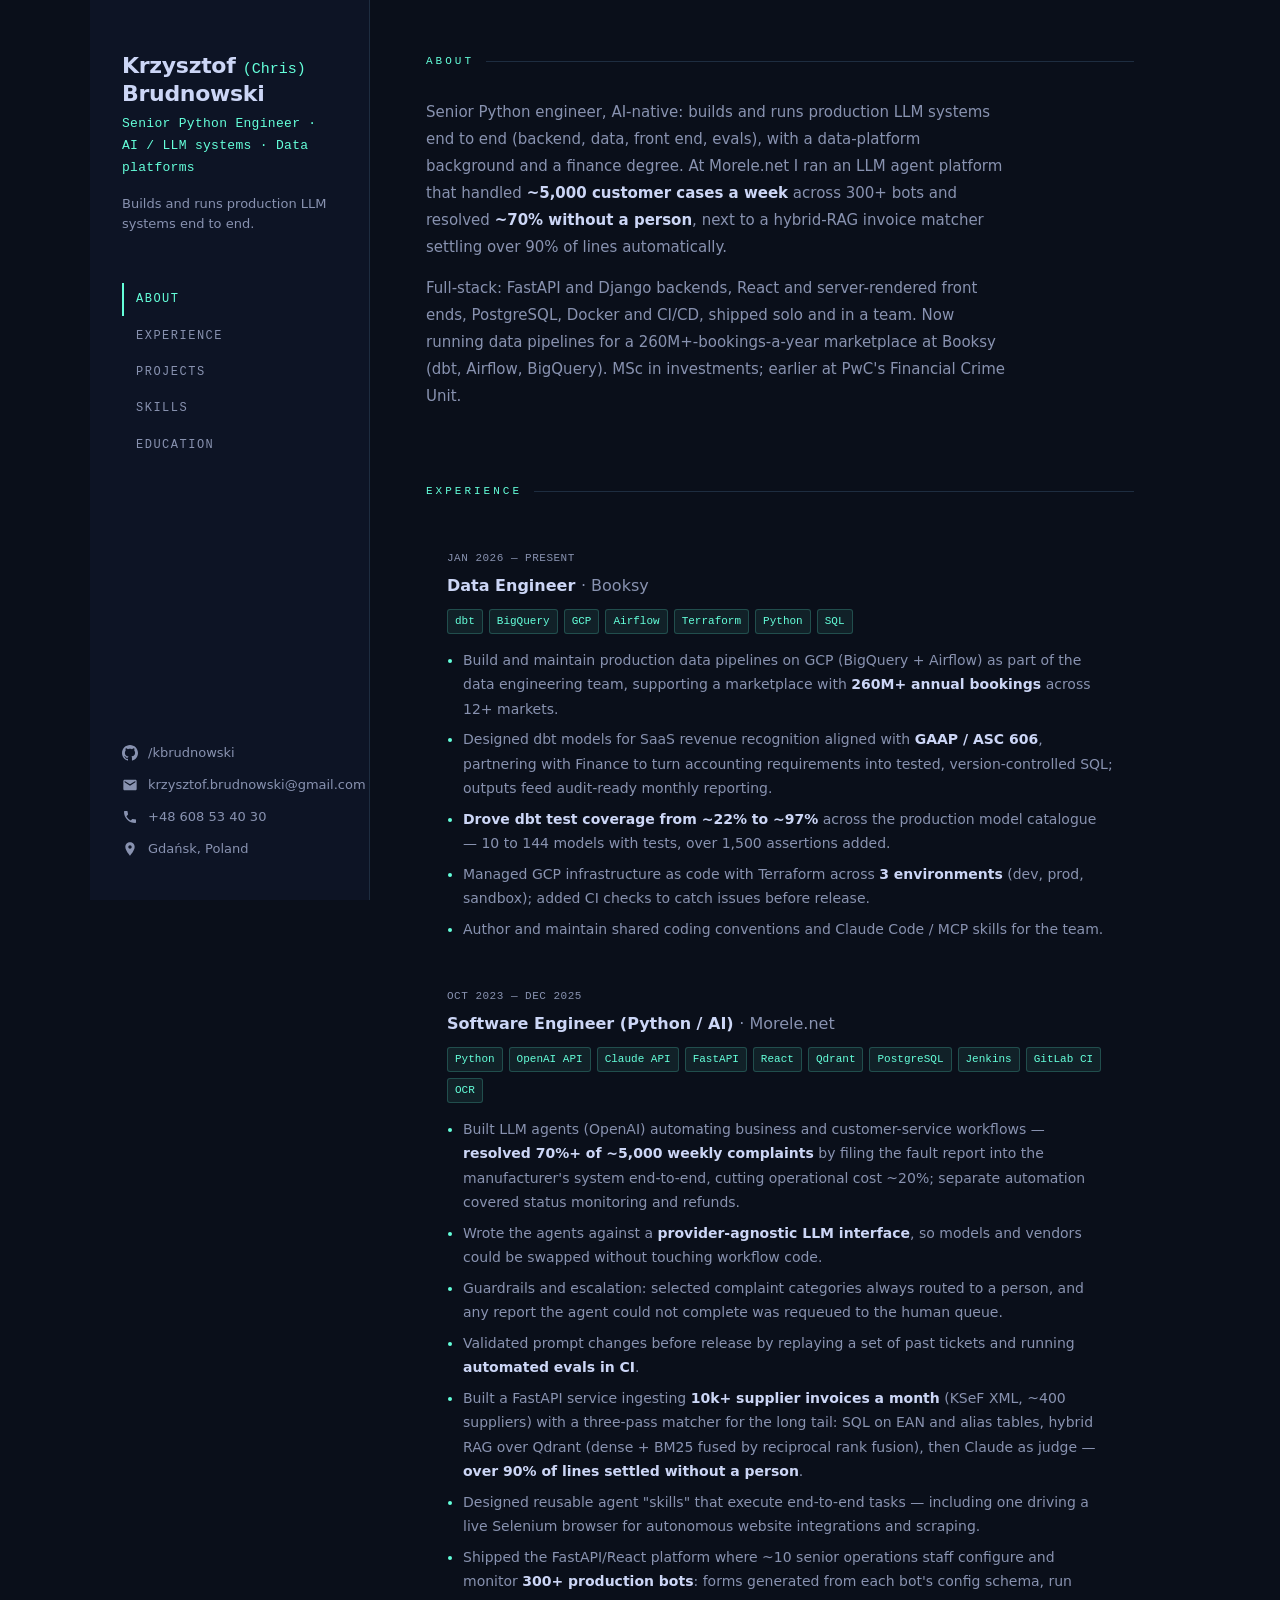
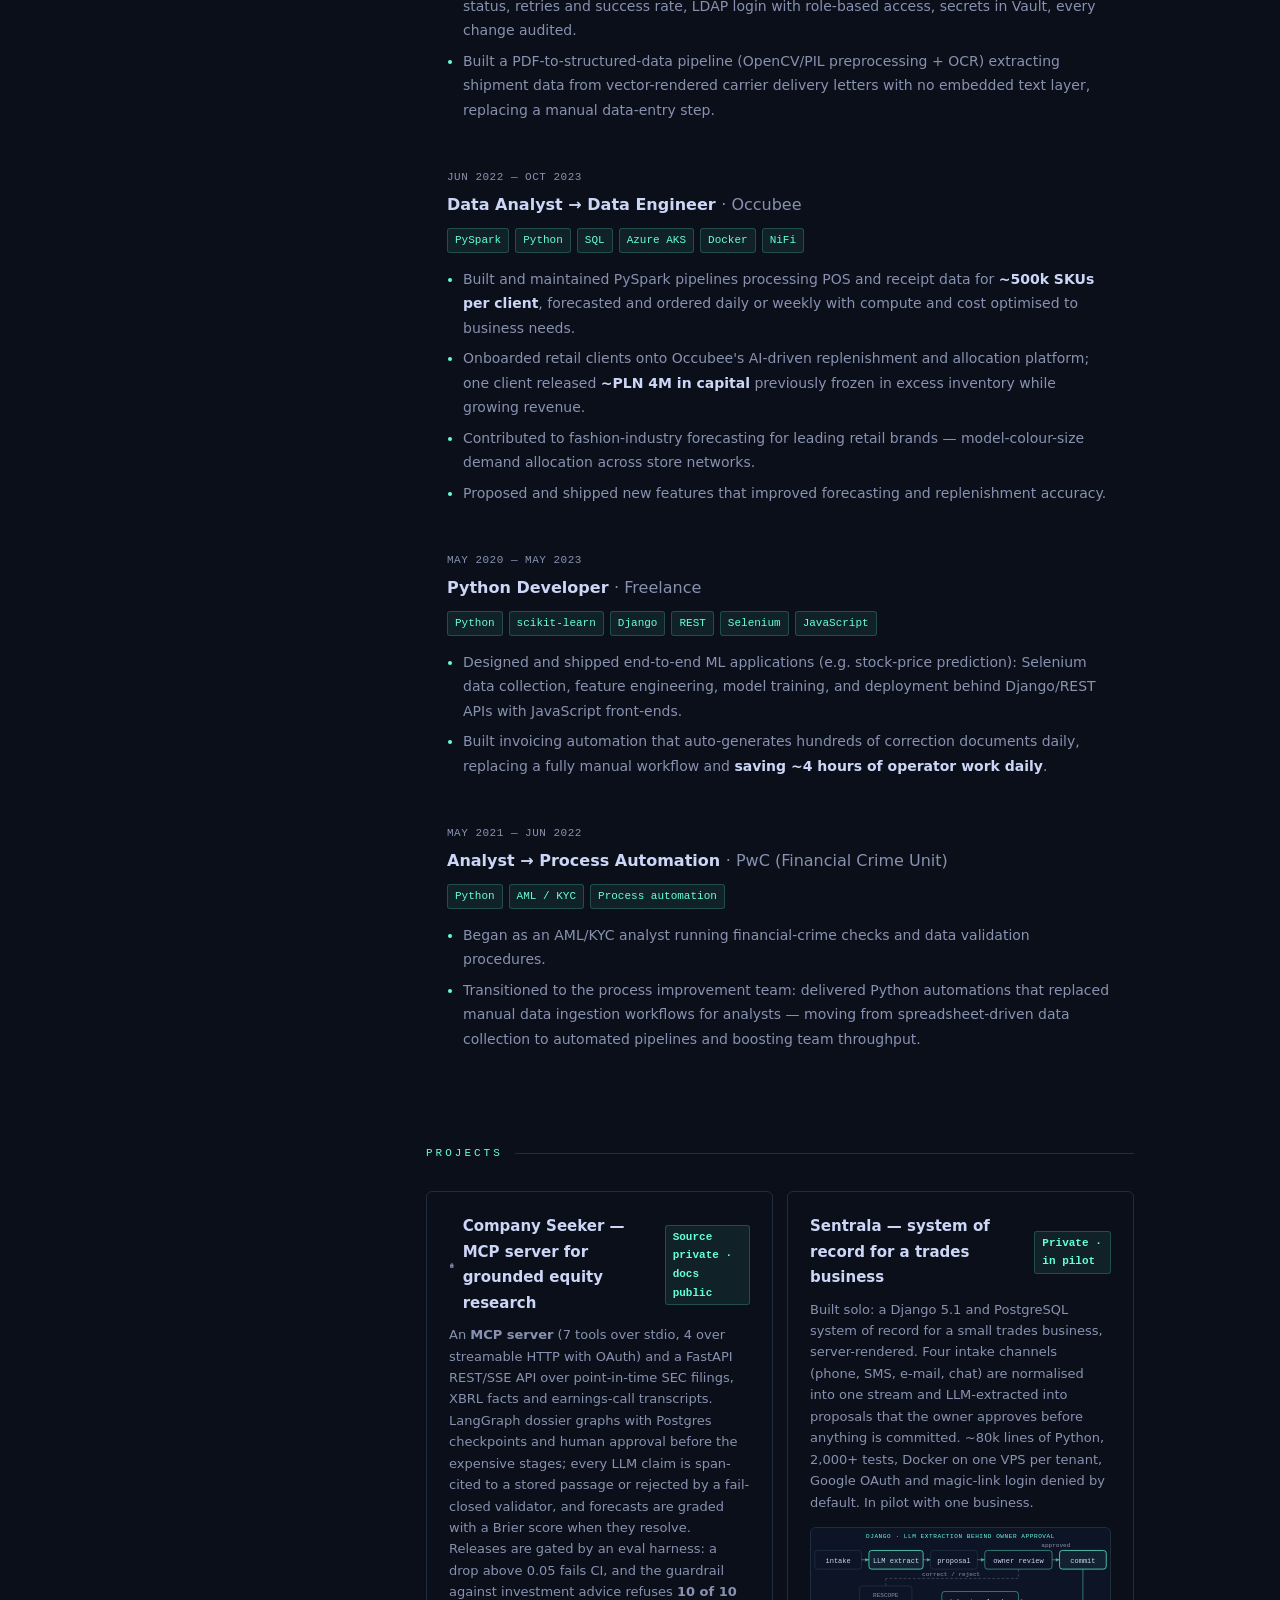
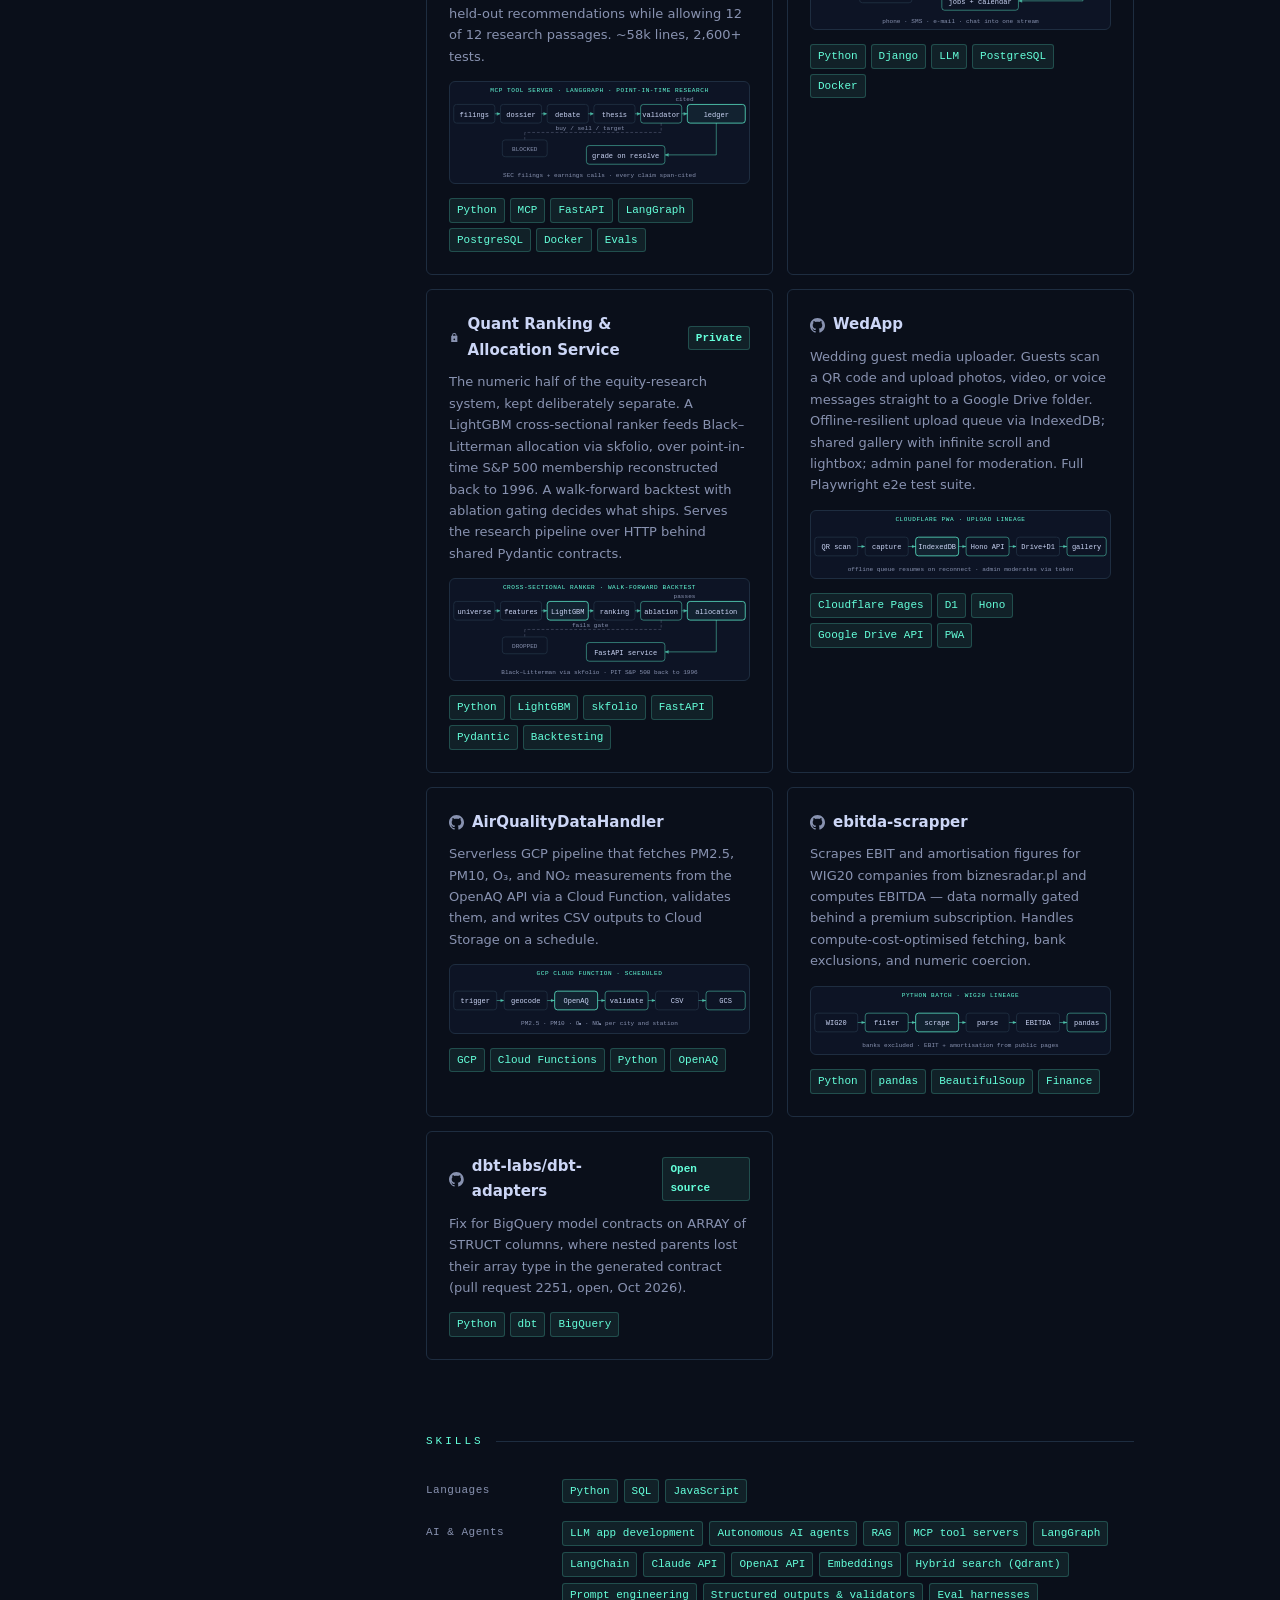
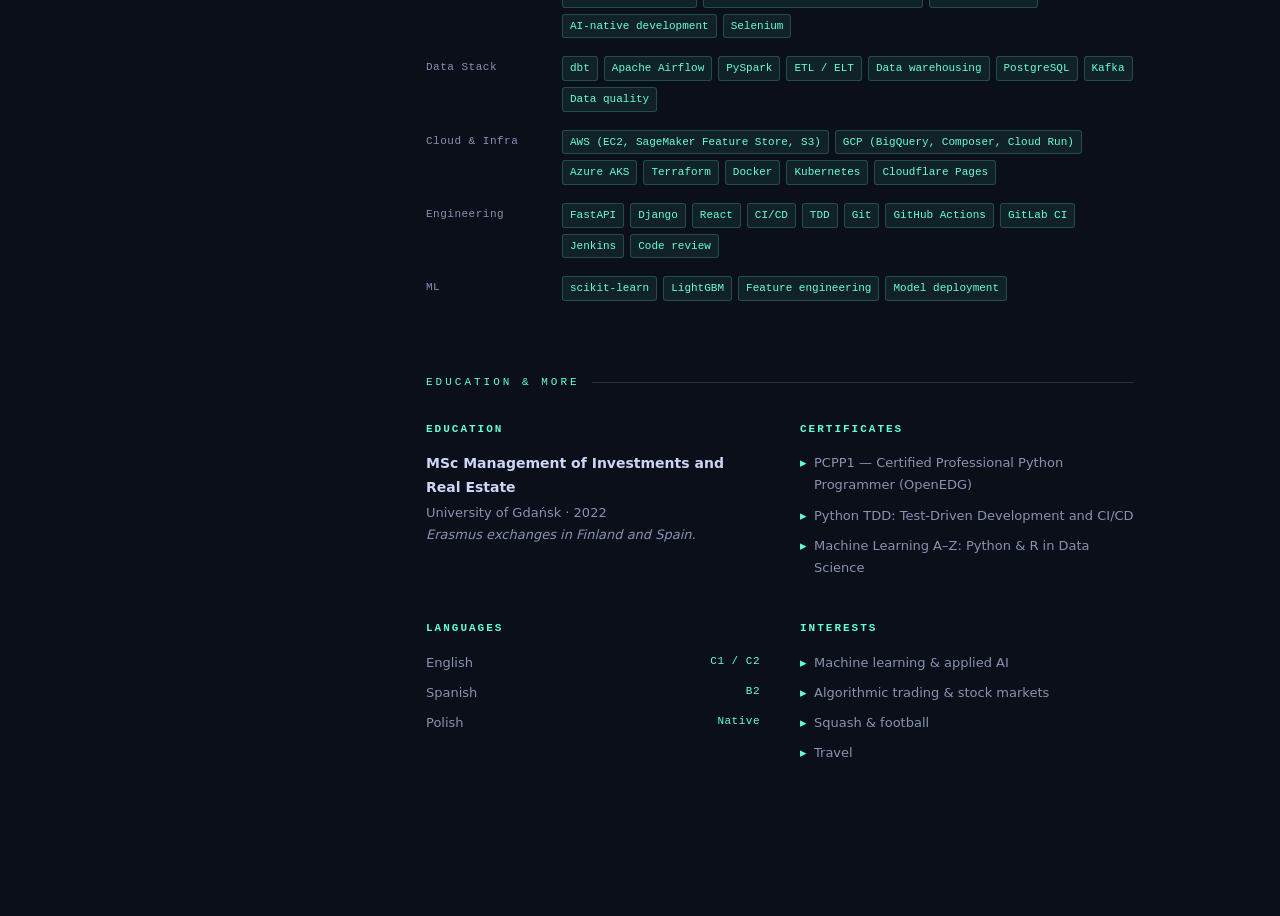
==== commit 4e94b832: "Align site with the general AI Engineer CV: Qdrant matcher, Company Seeker showcase, Sentrala, dbt-a" ====
--- a/index.html
+++ b/index.html
@@ -4,10 +4,10 @@
 <meta charset="UTF-8">
 <meta name="viewport" content="width=device-width, initial-scale=1.0">
 <meta name="color-scheme" content="dark">
-<title>Krzysztof (Chris) Brudnowski — Senior Software Engineer, Python &amp; Agentic AI</title>
-<meta name="description" content="Senior software engineer based in Gdańsk. Python, GenAI and agentic AI: LLM agents, RAG, MCP tool servers, plus dbt/GCP data pipelines. 5+ years in production.">
-<meta property="og:title" content="Krzysztof (Chris) Brudnowski — Senior Software Engineer, Python &amp; Agentic AI">
-<meta property="og:description" content="Building LLM agents and AI systems that run in production.">
+<title>Krzysztof (Chris) Brudnowski — Senior Python Engineer, AI / LLM Systems</title>
+<meta name="description" content="Senior Python engineer based in Gdańsk, AI-native: builds and runs production LLM systems end to end (backend, data, front end, evals), with a data-platform background and a finance degree.">
+<meta property="og:title" content="Krzysztof (Chris) Brudnowski — Senior Python Engineer, AI / LLM Systems">
+<meta property="og:description" content="Builds and runs production LLM systems end to end.">
 <meta property="og:type" content="website">
 <link rel="icon" type="image/svg+xml" href="data:image/svg+xml,<svg xmlns='http://www.w3.org/2000/svg' viewBox='0 0 32 32'><rect width='32' height='32' rx='6' fill='%230a0f1a'/><text x='6' y='24' font-size='20' fill='%2364ffda' font-family='monospace'>K</text></svg>">
 <style>
@@ -726,8 +726,8 @@
 
       <div>
         <h1 class="name">Krzysztof <span class="name-nick">(Chris)</span><br>Brudnowski</h1>
-        <p class="role">Senior Software Engineer · Python, GenAI &amp; Agentic AI</p>
-        <p class="tagline">Building LLM agents and AI systems that run in production.</p>
+        <p class="role">Senior Python Engineer · AI / LLM systems · Data platforms</p>
+        <p class="tagline">Builds and runs production LLM systems end to end.</p>
       </div>
 
       <nav class="sidebar-nav" aria-label="Page sections">
@@ -766,7 +766,7 @@
     <!-- Print-only header (hidden on screen) -->
     <div class="print-header" aria-hidden="true">
       <h1>Krzysztof (Chris) Brudnowski</h1>
-      <p class="print-role">Senior Software Engineer · Python, GenAI &amp; Agentic AI</p>
+      <p class="print-role">Senior Python Engineer · AI / LLM systems · Data platforms</p>
       <div class="print-contact">
         <span>krzysztof.brudnowski@gmail.com</span>
         <span>+48 608 53 40 30</span>
@@ -780,8 +780,8 @@
     <section id="about">
       <p class="section-label">About</p>
       <div class="about-text">
-        <p>Senior software engineer with <strong>5+ years</strong> in Python, building LLM agents and AI automation in production alongside data pipelines and backend services. At Morele, LLM agents <strong>resolved 70%+ of ~5,000 weekly customer complaints</strong>; at Booksy, production dbt/Airflow/BigQuery pipelines plus team tooling around Claude Code and MCP.</p>
-        <p>Ships with Terraform-managed infrastructure, CI/CD, and tested code. Works directly with Finance and other non-technical stakeholders, turning business and accounting requirements into version-controlled systems.</p>
+        <p>Senior Python engineer, AI-native: builds and runs production LLM systems end to end (backend, data, front end, evals), with a data-platform background and a finance degree. At Morele.net I ran an LLM agent platform that handled <strong>~5,000 customer cases a week</strong> across 300+ bots and resolved <strong>~70% without a person</strong>, next to a hybrid-RAG invoice matcher settling over 90% of lines automatically.</p>
+        <p>Full-stack: FastAPI and Django backends, React and server-rendered front ends, PostgreSQL, Docker and CI/CD, shipped solo and in a team. Now running data pipelines for a 260M+-bookings-a-year marketplace at Booksy (dbt, Airflow, BigQuery). MSc in investments; earlier at PwC's Financial Crime Unit.</p>
       </div>
     </section>
 
@@ -811,7 +811,7 @@
           <p class="exp-dates">Oct 2023 — Dec 2025</p>
           <h2 class="exp-role">Software Engineer (Python / AI) <span class="company">· Morele.net</span></h2>
           <div class="exp-tags">
-            <span class="tag">Python</span><span class="tag">OpenAI API</span><span class="tag">pgvector</span><span class="tag">PostgreSQL</span><span class="tag">Selenium</span><span class="tag">SQL</span><span class="tag">Jenkins</span><span class="tag">GitLab CI</span><span class="tag">OCR</span>
+            <span class="tag">Python</span><span class="tag">OpenAI API</span><span class="tag">Claude API</span><span class="tag">FastAPI</span><span class="tag">React</span><span class="tag">Qdrant</span><span class="tag">PostgreSQL</span><span class="tag">Jenkins</span><span class="tag">GitLab CI</span><span class="tag">OCR</span>
           </div>
         </div>
         <ul class="exp-bullets">
@@ -819,9 +819,9 @@
           <li>Wrote the agents against a <strong>provider-agnostic LLM interface</strong>, so models and vendors could be swapped without touching workflow code.</li>
           <li>Guardrails and escalation: selected complaint categories always routed to a person, and any report the agent could not complete was requeued to the human queue.</li>
           <li>Validated prompt changes before release by replaying a set of past tickets and running <strong>automated evals in CI</strong>.</li>
-          <li>Hybrid product matching over the catalogue — pgvector embeddings of product names combined with keyword matching, auto-accepting only above a confidence threshold.</li>
+          <li>Built a FastAPI service ingesting <strong>10k+ supplier invoices a month</strong> (KSeF XML, ~400 suppliers) with a three-pass matcher for the long tail: SQL on EAN and alias tables, hybrid RAG over Qdrant (dense + BM25 fused by reciprocal rank fusion), then Claude as judge — <strong>over 90% of lines settled without a person</strong>.</li>
           <li>Designed reusable agent "skills" that execute end-to-end tasks — including one driving a live Selenium browser for autonomous website integrations and scraping.</li>
-          <li>Built an internal platform that lets non-technical staff configure, deploy, and monitor <strong>300+ production bots</strong> — run status, failures and retries, per-bot volumes and success rate, with alerts to the ops team; used daily by 10 senior staff.</li>
+          <li>Shipped the FastAPI/React platform where ~10 senior operations staff configure and monitor <strong>300+ production bots</strong>: forms generated from each bot's config schema, run status, retries and success rate, LDAP login with role-based access, secrets in Vault, every change audited.</li>
           <li>Built a PDF-to-structured-data pipeline (OpenCV/PIL preprocessing + OCR) extracting shipment data from vector-rendered carrier delivery letters with no embedded text layer, replacing a manual data-entry step.</li>
         </ul>
       </div>
@@ -879,10 +879,10 @@
         <div class="project-card">
           <p class="project-name">
             <svg class="project-icon" viewBox="0 0 24 24" aria-hidden="true"><path d="M17 8V7a5 5 0 0 0-10 0v1H5v14h14V8h-2zM9 7a3 3 0 0 1 6 0v1H9V7zm3 11a2 2 0 1 1 0-4 2 2 0 0 1 0 4z"/></svg>
-            AI Equity Research Pipeline
-            <span class="tag">Private</span>
+            <a href="https://github.com/kbrudnowski/seeker-mcp-docs" target="_blank" rel="noopener">Company Seeker — MCP server for grounded equity research</a>
+            <span class="tag">Source private · docs public</span>
           </p>
-          <p class="project-desc">LLM equity-research system over US-listed companies. Point-in-time ingestion of SEC filings and earnings calls feeds LangGraph dossier and multi-agent debate graphs, which produce falsifiable theses graded against a forecast ledger when they resolve. Exposed as an <strong>MCP tool server</strong> so token-heavy reasoning runs in Claude, while ingestion, retrieval, validation and the ledger stay deterministic Python. Every claim is span-cited, and a model-backed validator makes the system incapable of emitting a buy, sell, or price target.</p>
+          <p class="project-desc">An <strong>MCP server</strong> (7 tools over stdio, 4 over streamable HTTP with OAuth) and a FastAPI REST/SSE API over point-in-time SEC filings, XBRL facts and earnings-call transcripts. LangGraph dossier graphs with Postgres checkpoints and human approval before the expensive stages; every LLM claim is span-cited to a stored passage or rejected by a fail-closed validator, and forecasts are graded with a Brier score when they resolve. Releases are gated by an eval harness: a drop above 0.05 fails CI, and the guardrail against investment advice refuses <strong>10 of 10</strong> held-out recommendations while allowing 12 of 12 research passages. ~58k lines, 2,600+ tests.</p>
           <figure class="project-diagram" aria-label="Equity research pipeline">
             <svg xmlns="http://www.w3.org/2000/svg" viewBox="0 0 320 108" role="img" aria-hidden="true">
               <text x="160" y="11" text-anchor="middle" class="d-badge">MCP TOOL SERVER · LANGGRAPH · POINT-IN-TIME RESEARCH</text>
@@ -919,50 +919,50 @@
             </svg>
           </figure>
           <div class="project-tags">
-            <span class="tag">Python</span><span class="tag">MCP</span><span class="tag">LangGraph</span><span class="tag">LLM</span><span class="tag">Pydantic</span><span class="tag">SEC filings</span><span class="tag">Evals</span>
+            <span class="tag">Python</span><span class="tag">MCP</span><span class="tag">FastAPI</span><span class="tag">LangGraph</span><span class="tag">PostgreSQL</span><span class="tag">Docker</span><span class="tag">Evals</span>
           </div>
         </div>
 
         <div class="project-card">
           <p class="project-name">
-            Office Automation Platform for Trade Businesses
-            <span class="tag">Private</span>
+            Sentrala — system of record for a trades business
+            <span class="tag">Private · in pilot</span>
           </p>
-          <p class="project-desc">Office-automation web app for small trade businesses. Handles client requests and quotes, plus a multi-user calendar that assigns jobs across the owner, the crew, and external contractors. LLM features filter incoming inquiries and draft both quotes and client emails, which the owner reviews and sends — nothing reaches a client unread. Deployed white-label on each client's own subdomain.</p>
+          <p class="project-desc">Built solo: a Django 5.1 and PostgreSQL system of record for a small trades business, server-rendered. Four intake channels (phone, SMS, e-mail, chat) are normalised into one stream and LLM-extracted into proposals that the owner approves before anything is committed. ~80k lines of Python, 2,000+ tests, Docker on one VPS per tenant, Google OAuth and magic-link login denied by default. In pilot with one business.</p>
           <figure class="project-diagram" aria-label="Inquiry to quote workflow with owner approval">
             <svg xmlns="http://www.w3.org/2000/svg" viewBox="0 0 320 108" role="img" aria-hidden="true">
-              <text x="160" y="11" text-anchor="middle" class="d-badge">DJANGO · LLM DRAFTING BEHIND HUMAN APPROVAL</text>
+              <text x="160" y="11" text-anchor="middle" class="d-badge">DJANGO · LLM EXTRACTION BEHIND OWNER APPROVAL</text>
               <rect x="4" y="24" width="50" height="20" rx="3" class="d-node"/>
-              <text x="29" y="37" text-anchor="middle" class="d-label">inquiry</text>
+              <text x="29" y="37" text-anchor="middle" class="d-label">intake</text>
               <line x1="54" y1="34" x2="62" y2="34" class="d-edge"/><polygon points="62,34 58,32 58,36" class="d-arrow"/>
               <rect x="62" y="24" width="58" height="20" rx="3" class="d-node d-node-highlight"/>
-              <text x="91" y="37" text-anchor="middle" class="d-label">LLM filter</text>
+              <text x="91" y="37" text-anchor="middle" class="d-label">LLM extract</text>
               <line x1="120" y1="34" x2="128" y2="34" class="d-edge"/><polygon points="128,34 124,32 124,36" class="d-arrow"/>
               <rect x="128" y="24" width="50" height="20" rx="3" class="d-node"/>
-              <text x="153" y="37" text-anchor="middle" class="d-label">draft</text>
+              <text x="153" y="37" text-anchor="middle" class="d-label">proposal</text>
               <line x1="178" y1="34" x2="186" y2="34" class="d-edge"/><polygon points="186,34 182,32 182,36" class="d-arrow"/>
               <rect x="186" y="24" width="72" height="20" rx="3" class="d-node d-node-accent"/>
               <text x="222" y="37" text-anchor="middle" class="d-label">owner review</text>
               <line x1="258" y1="34" x2="266" y2="34" class="d-edge"/><polygon points="266,34 262,32 262,36" class="d-arrow"/>
               <text x="262" y="20" text-anchor="middle" class="d-sublabel">approved</text>
               <rect x="266" y="24" width="50" height="20" rx="3" class="d-node d-node-highlight"/>
-              <text x="291" y="37" text-anchor="middle" class="d-label">sent</text>
+              <text x="291" y="37" text-anchor="middle" class="d-label">commit</text>
               <line x1="222" y1="44" x2="222" y2="54" class="d-edge-muted"/>
               <line x1="222" y1="54" x2="80" y2="54" class="d-edge-muted"/>
               <line x1="80" y1="54" x2="80" y2="62" class="d-edge-muted"/>
-              <text x="150" y="51" text-anchor="middle" class="d-sublabel">edit / reject</text>
+              <text x="150" y="51" text-anchor="middle" class="d-sublabel">correct / reject</text>
               <rect x="52" y="62" width="56" height="18" rx="3" class="d-node"/>
-              <text x="80" y="74" text-anchor="middle" class="d-sublabel">REDRAFT</text>
+              <text x="80" y="74" text-anchor="middle" class="d-sublabel">RESCOPE</text>
               <line x1="291" y1="44" x2="291" y2="78" class="d-edge"/>
               <line x1="291" y1="78" x2="222" y2="78" class="d-edge"/>
               <polygon points="222,78 226,76 226,80" class="d-arrow"/>
               <rect x="140" y="68" width="82" height="20" rx="3" class="d-node d-node-accent"/>
-              <text x="181" y="81" text-anchor="middle" class="d-label">calendar + crew</text>
-              <text x="160" y="102" text-anchor="middle" class="d-sublabel">jobs assigned across owner, crew and contractors</text>
+              <text x="181" y="81" text-anchor="middle" class="d-label">jobs + calendar</text>
+              <text x="160" y="102" text-anchor="middle" class="d-sublabel">phone · SMS · e-mail · chat into one stream</text>
             </svg>
           </figure>
           <div class="project-tags">
-            <span class="tag">Python</span><span class="tag">Django</span><span class="tag">LLM</span><span class="tag">PostgreSQL</span><span class="tag">Multi-tenant</span>
+            <span class="tag">Python</span><span class="tag">Django</span><span class="tag">LLM</span><span class="tag">PostgreSQL</span><span class="tag">Docker</span>
           </div>
         </div>
 
@@ -1115,6 +1115,18 @@
           </div>
         </div>
 
+        <div class="project-card">
+          <p class="project-name">
+            <svg class="project-icon" viewBox="0 0 24 24" aria-hidden="true"><path d="M12 0C5.37 0 0 5.37 0 12c0 5.3 3.438 9.8 8.205 11.385.6.113.82-.258.82-.577 0-.285-.01-1.04-.015-2.04-3.338.724-4.042-1.61-4.042-1.61-.546-1.385-1.335-1.755-1.335-1.755-1.087-.744.084-.729.084-.729 1.205.084 1.838 1.236 1.838 1.236 1.07 1.835 2.809 1.305 3.495.998.108-.776.417-1.305.76-1.605-2.665-.3-5.466-1.332-5.466-5.93 0-1.31.465-2.38 1.235-3.22-.135-.303-.54-1.523.105-3.176 0 0 1.005-.322 3.3 1.23.96-.267 1.98-.399 3-.405 1.02.006 2.04.138 3 .405 2.28-1.552 3.285-1.23 3.285-1.23.645 1.653.24 2.873.12 3.176.765.84 1.23 1.91 1.23 3.22 0 4.61-2.805 5.625-5.475 5.92.42.36.81 1.096.81 2.22 0 1.606-.015 2.896-.015 3.286 0 .315.21.69.825.57C20.565 21.795 24 17.295 24 12c0-6.63-5.37-12-12-12"/></svg>
+            <a href="https://github.com/dbt-labs/dbt-adapters/pull/2251" target="_blank" rel="noopener">dbt-labs/dbt-adapters</a>
+            <span class="tag">Open source</span>
+          </p>
+          <p class="project-desc">Fix for BigQuery model contracts on ARRAY of STRUCT columns, where nested parents lost their array type in the generated contract (pull request 2251, open, Oct 2026).</p>
+          <div class="project-tags">
+            <span class="tag">Python</span><span class="tag">dbt</span><span class="tag">BigQuery</span>
+          </div>
+        </div>
+
       </div>
     </section>
 
@@ -1131,25 +1143,25 @@
         <div class="skill-group">
           <span class="skill-group-label">AI & Agents</span>
           <div class="skill-tags">
-            <span class="tag">LLM app development</span><span class="tag">Autonomous AI agents</span><span class="tag">RAG</span><span class="tag">MCP tool servers</span><span class="tag">LangGraph</span><span class="tag">LangChain</span><span class="tag">Claude API</span><span class="tag">OpenAI API</span><span class="tag">Embeddings</span><span class="tag">Hybrid search</span><span class="tag">Prompt engineering</span><span class="tag">Structured outputs &amp; validators</span><span class="tag">Eval harnesses</span><span class="tag">AI-native development</span><span class="tag">Selenium</span>
+            <span class="tag">LLM app development</span><span class="tag">Autonomous AI agents</span><span class="tag">RAG</span><span class="tag">MCP tool servers</span><span class="tag">LangGraph</span><span class="tag">LangChain</span><span class="tag">Claude API</span><span class="tag">OpenAI API</span><span class="tag">Embeddings</span><span class="tag">Hybrid search (Qdrant)</span><span class="tag">Prompt engineering</span><span class="tag">Structured outputs &amp; validators</span><span class="tag">Eval harnesses</span><span class="tag">AI-native development</span><span class="tag">Selenium</span>
           </div>
         </div>
         <div class="skill-group">
           <span class="skill-group-label">Data Stack</span>
           <div class="skill-tags">
-            <span class="tag">dbt</span><span class="tag">Apache Airflow</span><span class="tag">PySpark</span><span class="tag">ETL / ELT</span><span class="tag">Data warehousing</span><span class="tag">PostgreSQL</span><span class="tag">pgvector</span><span class="tag">Data quality</span>
+            <span class="tag">dbt</span><span class="tag">Apache Airflow</span><span class="tag">PySpark</span><span class="tag">ETL / ELT</span><span class="tag">Data warehousing</span><span class="tag">PostgreSQL</span><span class="tag">Kafka</span><span class="tag">Data quality</span>
           </div>
         </div>
         <div class="skill-group">
           <span class="skill-group-label">Cloud & Infra</span>
           <div class="skill-tags">
-            <span class="tag">GCP / BigQuery</span><span class="tag">Azure AKS</span><span class="tag">Terraform</span><span class="tag">Docker</span><span class="tag">Cloudflare Pages</span>
+            <span class="tag">AWS (EC2, SageMaker Feature Store, S3)</span><span class="tag">GCP (BigQuery, Composer, Cloud Run)</span><span class="tag">Azure AKS</span><span class="tag">Terraform</span><span class="tag">Docker</span><span class="tag">Kubernetes</span><span class="tag">Cloudflare Pages</span>
           </div>
         </div>
         <div class="skill-group">
           <span class="skill-group-label">Engineering</span>
           <div class="skill-tags">
-            <span class="tag">CI/CD</span><span class="tag">TDD</span><span class="tag">Git</span><span class="tag">Jenkins</span><span class="tag">GitLab CI</span><span class="tag">FastAPI</span><span class="tag">Code review</span>
+            <span class="tag">FastAPI</span><span class="tag">Django</span><span class="tag">React</span><span class="tag">CI/CD</span><span class="tag">TDD</span><span class="tag">Git</span><span class="tag">GitHub Actions</span><span class="tag">GitLab CI</span><span class="tag">Jenkins</span><span class="tag">Code review</span>
           </div>
         </div>
         <div class="skill-group">
